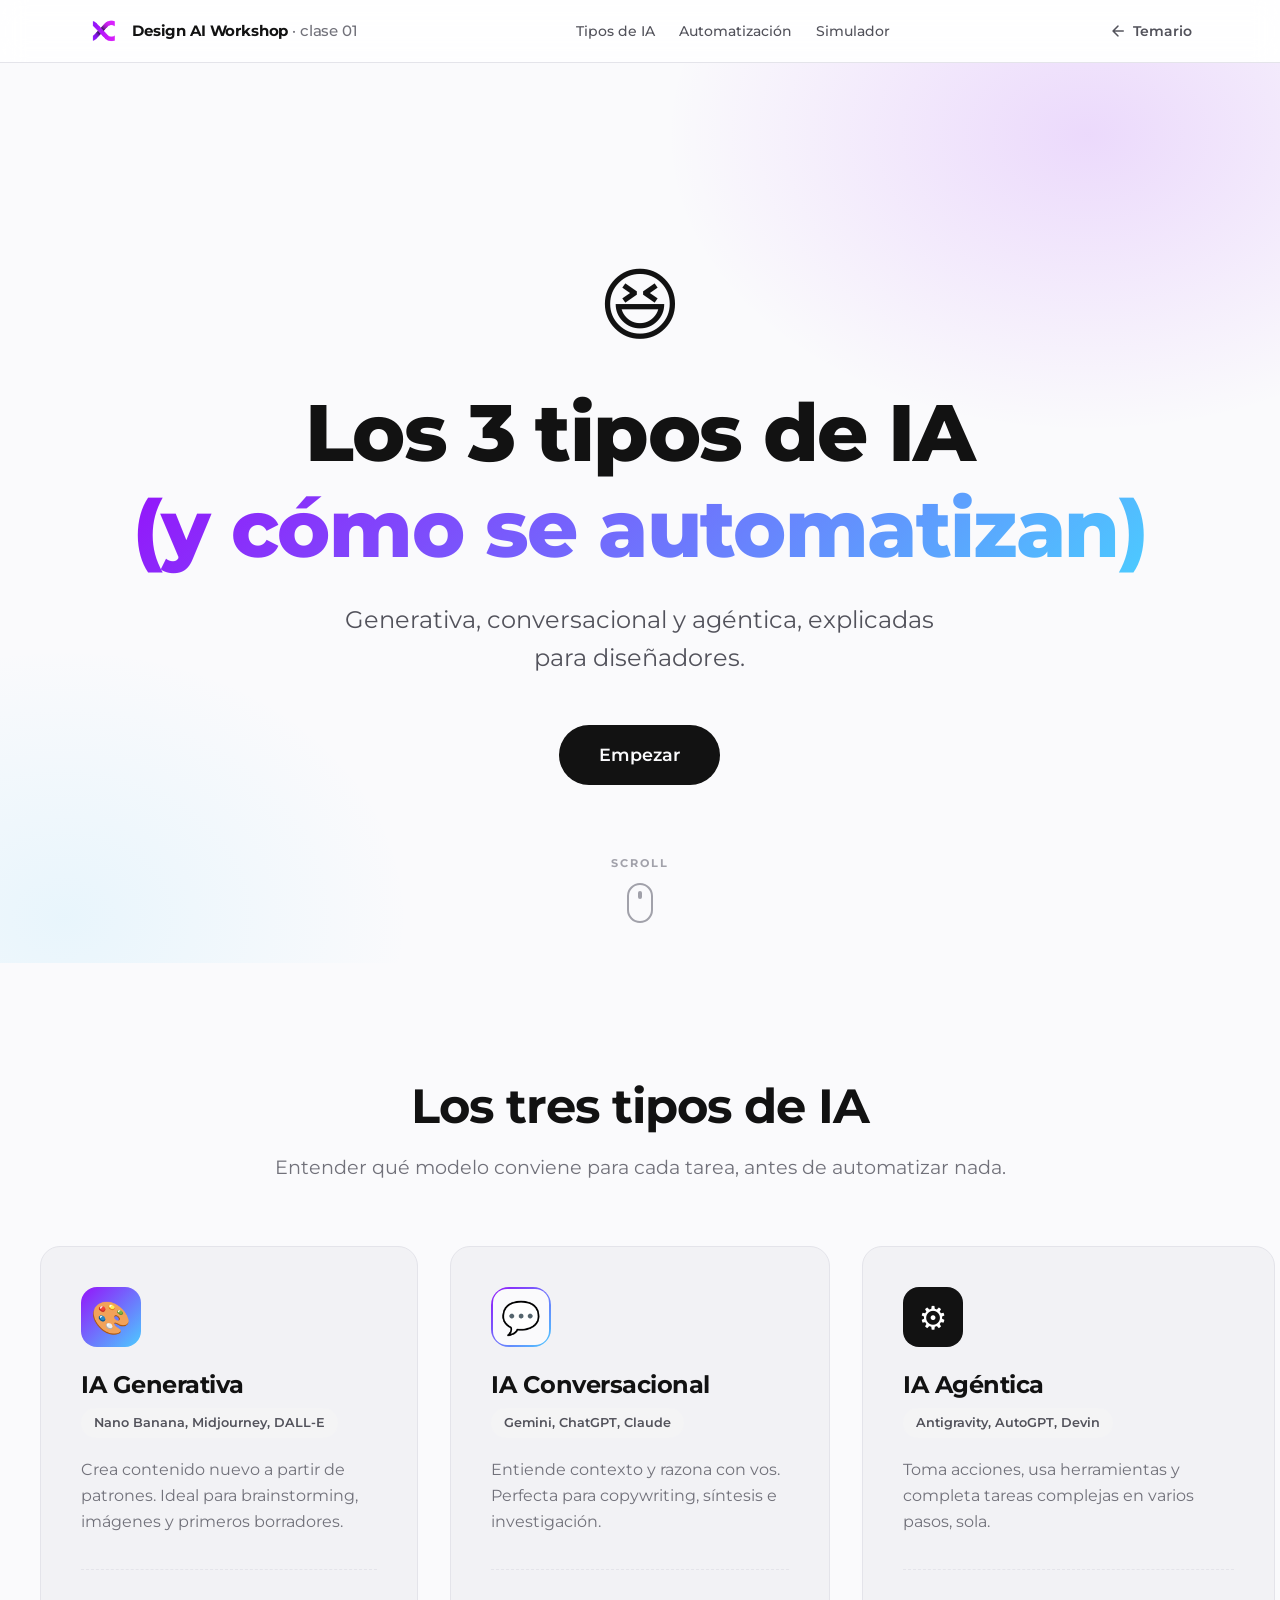
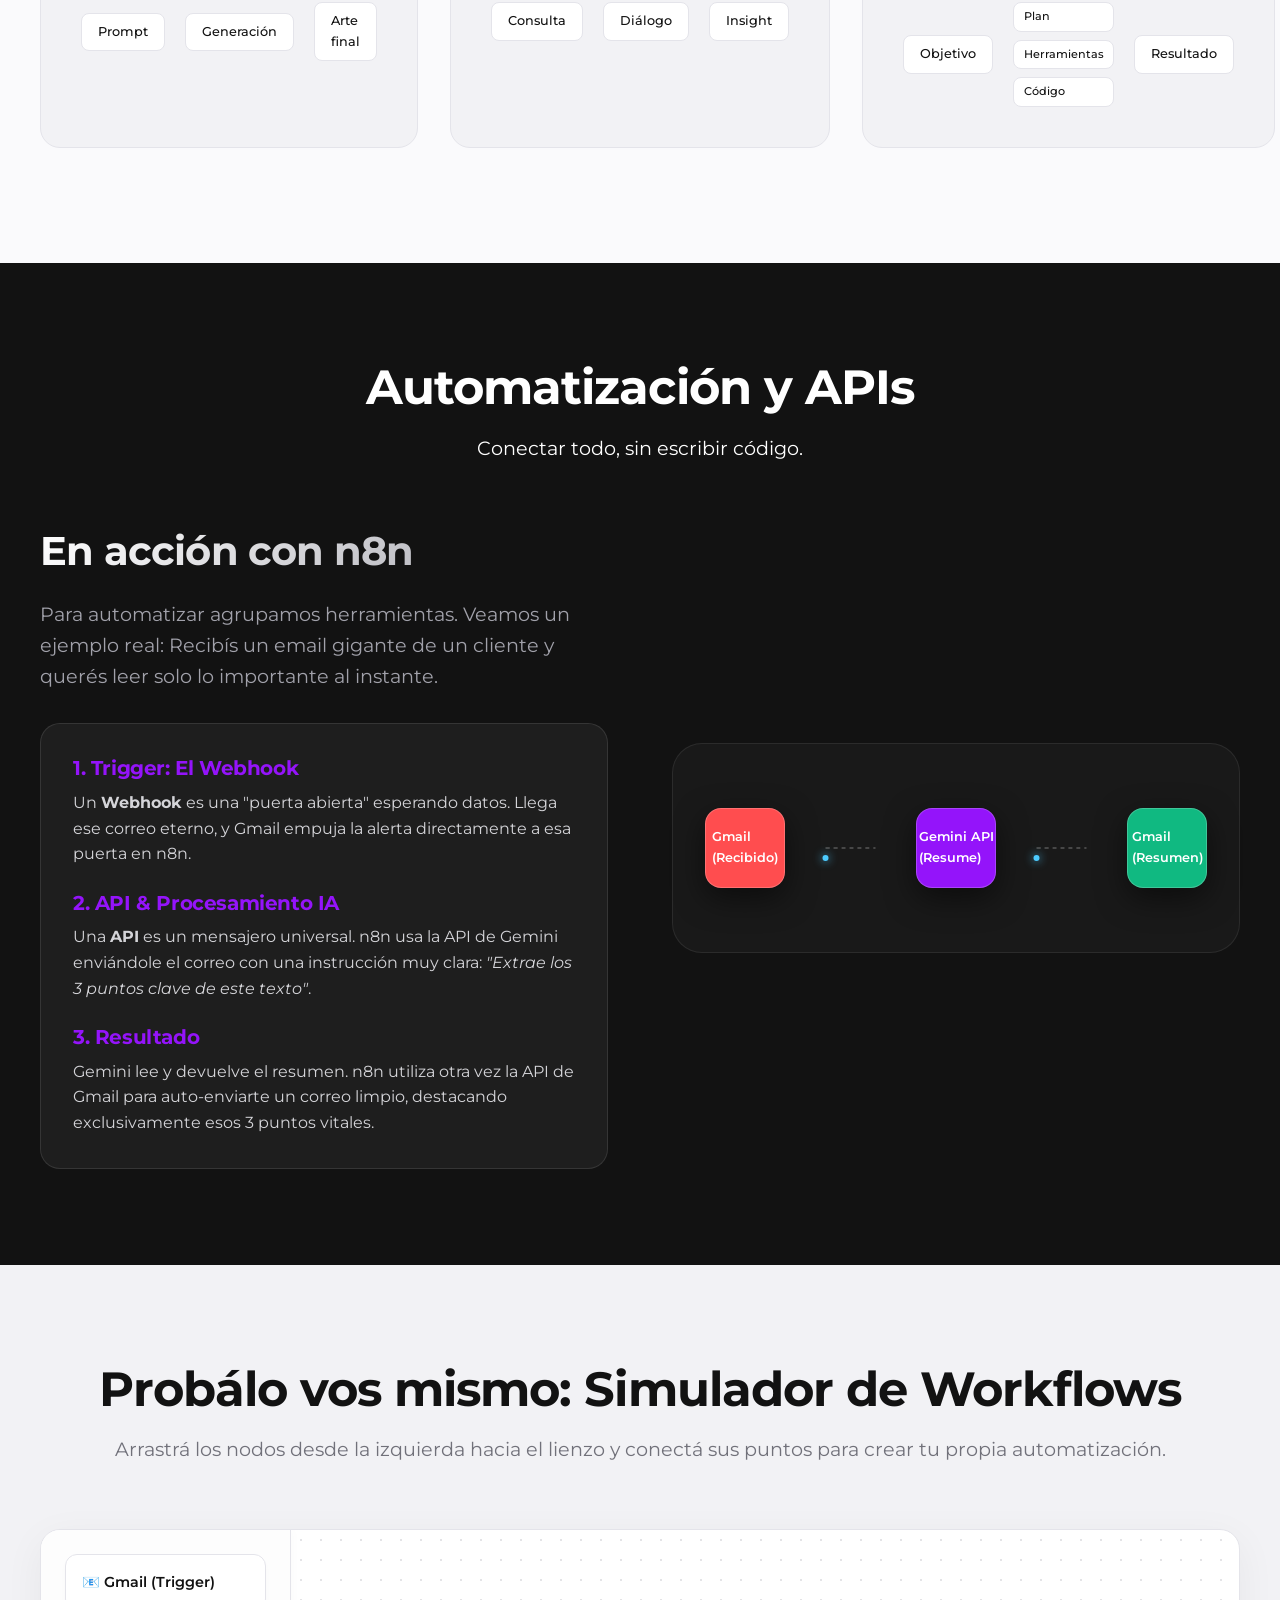
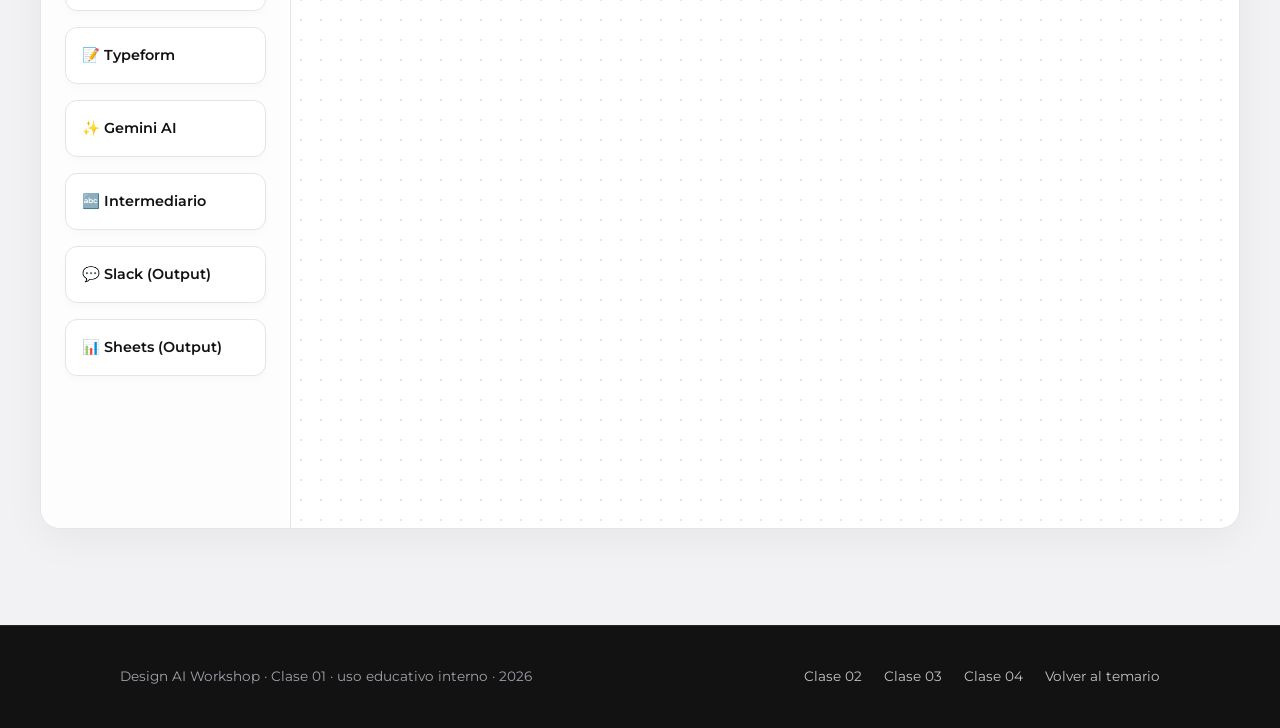
==== clase-01/index.html @ 0fe84b64 "Expand into Design AI Workshop: syllabus + 4 classes Restructures the standalone AI Masterclass into" ====
<!DOCTYPE html>
<html lang="es">
<head>
    <meta charset="UTF-8">
    <meta name="viewport" content="width=device-width, initial-scale=1.0">
    <title>Clase 01 · Los 3 tipos de IA (y cómo se automatizan)</title>
    <meta name="description" content="IA generativa, conversacional y agéntica, más un ejemplo real de automatización con webhooks y APIs.">
    <link rel="stylesheet" href="assets/colors_and_type.css">
    <link href="https://fonts.googleapis.com/icon?family=Material+Icons+Round" rel="stylesheet">
    <link rel="stylesheet" href="styles.css">
    <link rel="stylesheet" href="workspace.css">
</head>
<body>

    <header class="topper">
      <div class="bar">
        <a class="brand" href="../index.html">
          <div class="mark"><img src="assets/logos/iso-full-color.png" alt="Kidscorp"></div>
          <div class="name">Design AI Workshop <span>· clase 01</span></div>
        </a>
        <nav>
            <a href="#ai-types">Tipos de IA</a>
            <a href="#ai-automation">Automatización</a>
            <a href="#interactive-demo">Simulador</a>
        </nav>
        <a class="back" href="../index.html"><span class="material-icons-round">arrow_back</span> Temario</a>
      </div>
    </header>

    <main>
        <!-- Hero Section -->
        <section id="hero" class="section hero-section">
            <div class="hero-content fade-in-up">
                <div class="emoji-wrapper">
                    <span class="animated-emoji">😆</span>
                </div>
                <h1 class="hero-title">
                    Los 3 tipos de IA <br>
                    <span class="text-gradient">(y cómo se automatizan)</span>
                </h1>
                <p class="hero-subtitle">Generativa, conversacional y agéntica, explicadas para diseñadores.</p>
                <a href="#ai-types" class="btn-primary">Empezar</a>
            </div>

            <div class="scroll-indicator fade-in-delayed">
                <span>SCROLL</span>
                <div class="mouse">
                    <div class="wheel"></div>
                </div>
            </div>
        </section>

        <!-- Section 1: AI Types -->
        <section id="ai-types" class="section">
            <div class="container">
                <h2 class="section-title fade-in-up">Los tres tipos de IA</h2>
                <p class="section-desc fade-in-up">Entender qué modelo conviene para cada tarea, antes de automatizar nada.</p>

                <div class="grid-3 ai-cards">

                    <!-- Generative AI -->
                    <div class="card fade-in-up staggered-1">
                        <div class="card-icon gradient-bg">🎨</div>
                        <h3 class="card-title">IA Generativa</h3>
                        <div class="card-badge">Nano Banana, Midjourney, DALL-E</div>
                        <p class="card-text">Crea contenido nuevo a partir de patrones. Ideal para brainstorming, imágenes y primeros borradores.</p>

                        <div class="workflow-visual">
                            <div class="wf-node user-node">Prompt</div>
                            <div class="wf-line">
                                <div class="pulse"></div>
                            </div>
                            <div class="wf-node ai-node">Generación</div>
                            <div class="wf-line">
                                <div class="pulse"></div>
                            </div>
                            <div class="wf-node output-node">Arte final</div>
                        </div>
                    </div>

                    <!-- Conversational / General AI -->
                    <div class="card fade-in-up staggered-2">
                        <div class="card-icon border-gradient">💬</div>
                        <h3 class="card-title">IA Conversacional</h3>
                        <div class="card-badge">Gemini, ChatGPT, Claude</div>
                        <p class="card-text">Entiende contexto y razona con vos. Perfecta para copywriting, síntesis e investigación.</p>

                        <div class="workflow-visual">
                            <div class="wf-node user-node">Consulta</div>
                            <div class="wf-line bidirectional">
                                <div class="pulse-back-forth"></div>
                            </div>
                            <div class="wf-node ai-node">Diálogo</div>
                            <div class="wf-line">
                                <div class="pulse"></div>
                            </div>
                            <div class="wf-node output-node">Insight</div>
                        </div>
                    </div>

                    <!-- Agentic AI -->
                    <div class="card fade-in-up staggered-3">
                        <div class="card-icon solid-dark">⚙️</div>
                        <h3 class="card-title">IA Agéntica</h3>
                        <div class="card-badge">Antigravity, AutoGPT, Devin</div>
                        <p class="card-text">Toma acciones, usa herramientas y completa tareas complejas en varios pasos, sola.</p>

                        <div class="workflow-visual complex-workflow">
                            <div class="wf-node user-node">Objetivo</div>
                            <div class="wf-line">
                                <div class="pulse"></div>
                            </div>
                            <div class="wf-group">
                                <div class="wf-node agent-node">Plan</div>
                                <div class="wf-node agent-node">Herramientas</div>
                                <div class="wf-node agent-node">Código</div>
                            </div>
                            <div class="wf-line">
                                <div class="pulse"></div>
                            </div>
                            <div class="wf-node output-node">Resultado</div>
                        </div>
                    </div>

                </div>
            </div>
        </section>

        <!-- Section 2: AI Automation -->
        <section id="ai-automation" class="section dark-section">
            <div class="container">
                <h2 class="section-title light-text fade-in-up">Automatización y APIs</h2>
                <p class="section-desc light-text fade-in-up opacity-80">Conectar todo, sin escribir código.</p>

                <div class="automation-grid">
                    <div class="automation-content fade-in-left">
                        <h3 class="automation-subtitle">En acción con n8n</h3>
                        <p class="automation-text">Para automatizar agrupamos herramientas. Veamos un ejemplo real: Recibís un email gigante de un cliente y querés leer solo lo importante al instante.</p>

                        <div class="api-explainer">
                            <h4>1. Trigger: El Webhook</h4>
                            <p>Un <strong>Webhook</strong> es una "puerta abierta" esperando datos. Llega ese correo eterno, y Gmail empuja la alerta directamente a esa puerta en n8n.</p>

                            <h4>2. API & Procesamiento IA</h4>
                            <p>Una <strong>API</strong> es un mensajero universal. n8n usa la API de Gemini enviándole el correo con una instrucción muy clara: <em>"Extrae los 3 puntos clave de este texto"</em>.</p>

                            <h4>3. Resultado</h4>
                            <p>Gemini lee y devuelve el resumen. n8n utiliza otra vez la API de Gmail para auto-enviarte un correo limpio, destacando exclusivamente esos 3 puntos vitales.</p>
                        </div>
                    </div>

                    <div class="automation-visual fade-in-right">
                        <div class="n8n-workflow">
                            <div class="n8n-node trigger">
                                <span>Gmail<br>(Recibido)</span>
                            </div>
                            <svg class="n8n-line" viewBox="0 0 50 20">
                                <path d="M0,10 C25,10 25,10 50,10" />
                                <circle cx="0" cy="10" r="3" class="traveling-dot"></circle>
                            </svg>
                            <div class="n8n-node processor">
                                <span>Gemini API<br>(Resume)</span>
                            </div>
                            <svg class="n8n-line" viewBox="0 0 50 20">
                                <path d="M0,10 C25,10 25,10 50,10" />
                                <circle cx="0" cy="10" r="3" class="traveling-dot delay-1"></circle>
                            </svg>
                            <div class="n8n-node action">
                                <span>Gmail<br>(Resumen)</span>
                            </div>
                        </div>
                    </div>
                </div>
            </div>
        </section>
        <!-- Section 3: Interactive Demo -->
        <section id="interactive-demo" class="section interactive-section">
            <div class="container">
                <h2 class="section-title fade-in-up">Probálo vos mismo: Simulador de Workflows</h2>
                <p class="section-desc fade-in-up">Arrastrá los nodos desde la izquierda hacia el lienzo y conectá sus puntos para crear tu propia automatización.</p>

                <div class="workspace-wrapper fade-in-up">
                    <!-- Sidebar -->
                    <div class="node-sidebar">
                        <div class="draggable-node" draggable="true" data-type="trigger" data-title="Gmail (Webhook)" data-icon="📧">
                            📧 Gmail (Trigger)
                        </div>
                        <div class="draggable-node" draggable="true" data-type="trigger" data-title="Typeform" data-icon="📝">
                            📝 Typeform
                        </div>
                        <div class="draggable-node" draggable="true" data-type="processor" data-title="Gemini AI" data-icon="✨">
                            ✨ Gemini AI
                        </div>
                        <div class="draggable-node" draggable="true" data-type="processor" data-title="Format Data" data-icon="🔤">
                            🔤 Intermediario
                        </div>
                        <div class="draggable-node" draggable="true" data-type="action" data-title="Slack" data-icon="💬">
                            💬 Slack (Output)
                        </div>
                        <div class="draggable-node" draggable="true" data-type="action" data-title="Google Sheets" data-icon="📊">
                            📊 Sheets (Output)
                        </div>
                    </div>

                    <!-- Canvas -->
                    <div class="workspace-canvas" id="canvas">
                        <svg id="canvas-svg" class="canvas-svg"></svg>
                    </div>
                </div>
            </div>
        </section>
    </main>

    <footer>
        <div class="wrap">
            <div class="row">
                <p>Design AI Workshop · Clase 01 · uso educativo interno · 2026</p>
                <div class="fnav">
                    <a href="../clase-02/index.html">Clase 02</a>
                    <a href="../clase-03/index.html">Clase 03</a>
                    <a href="../clase-04/index.html">Clase 04</a>
                    <a href="../index.html">Volver al temario</a>
                </div>
            </div>
        </div>
    </footer>

    <script src="app.js"></script>
    <script src="workspace.js"></script>
</body>
</html>
---- clase-01/assets/colors_and_type.css ----
/* ============================================================
   Kidscorp Design System — Colors & Type
   Extracted from the Kidscorp Design System 2.0 Figma file.
   Core palette: Violet (primary), Fuchsia, Cyan, Base neutrals.
   Typeface: Montserrat (brand TTFs, self-hosted) + Roboto Mono.
   ============================================================ */

/* ---------- Google Fonts (must precede @font-face per CSS spec) ----------
   Roboto Mono = tokens/captions · Inter = tiny meta labels (10–12px).
   Montserrat is self-hosted below as brand TTFs. */
@import url("https://fonts.googleapis.com/css2?family=Roboto+Mono:wght@400;500&family=Inter:wght@400;500;600&display=swap");

/* ---------- Fonts — Montserrat brand files (self-hosted) ---------- */
@font-face {
  font-family: "Montserrat";
  font-style: normal; font-weight: 100; font-display: swap;
  src: url("fonts/Montserrat-Thin.ttf") format("truetype");
}
@font-face {
  font-family: "Montserrat";
  font-style: italic; font-weight: 100; font-display: swap;
  src: url("fonts/Montserrat-ThinItalic.ttf") format("truetype");
}
@font-face {
  font-family: "Montserrat";
  font-style: normal; font-weight: 200; font-display: swap;
  src: url("fonts/Montserrat-ExtraLight.ttf") format("truetype");
}
@font-face {
  font-family: "Montserrat";
  font-style: italic; font-weight: 200; font-display: swap;
  src: url("fonts/Montserrat-ExtraLightItalic.ttf") format("truetype");
}
@font-face {
  font-family: "Montserrat";
  font-style: normal; font-weight: 300; font-display: swap;
  src: url("fonts/Montserrat-Light.ttf") format("truetype");
}
@font-face {
  font-family: "Montserrat";
  font-style: italic; font-weight: 300; font-display: swap;
  src: url("fonts/Montserrat-LightItalic.ttf") format("truetype");
}
@font-face {
  font-family: "Montserrat";
  font-style: normal; font-weight: 400; font-display: swap;
  src: url("fonts/Montserrat-Regular.ttf") format("truetype");
}
@font-face {
  font-family: "Montserrat";
  font-style: italic; font-weight: 400; font-display: swap;
  src: url("fonts/Montserrat-Italic.ttf") format("truetype");
}
@font-face {
  font-family: "Montserrat";
  font-style: normal; font-weight: 500; font-display: swap;
  src: url("fonts/Montserrat-Medium.ttf") format("truetype");
}
@font-face {
  font-family: "Montserrat";
  font-style: italic; font-weight: 500; font-display: swap;
  src: url("fonts/Montserrat-MediumItalic.ttf") format("truetype");
}
@font-face {
  font-family: "Montserrat";
  font-style: normal; font-weight: 600; font-display: swap;
  src: url("fonts/Montserrat-SemiBold.ttf") format("truetype");
}
@font-face {
  font-family: "Montserrat";
  font-style: italic; font-weight: 600; font-display: swap;
  src: url("fonts/Montserrat-SemiBoldItalic.ttf") format("truetype");
}
@font-face {
  font-family: "Montserrat";
  font-style: normal; font-weight: 700; font-display: swap;
  src: url("fonts/Montserrat-Bold.ttf") format("truetype");
}
@font-face {
  font-family: "Montserrat";
  font-style: italic; font-weight: 700; font-display: swap;
  src: url("fonts/Montserrat-BoldItalic.ttf") format("truetype");
}
@font-face {
  font-family: "Montserrat";
  font-style: normal; font-weight: 800; font-display: swap;
  src: url("fonts/Montserrat-ExtraBold.ttf") format("truetype");
}
@font-face {
  font-family: "Montserrat";
  font-style: italic; font-weight: 800; font-display: swap;
  src: url("fonts/Montserrat-ExtraBoldItalic.ttf") format("truetype");
}
@font-face {
  font-family: "Montserrat";
  font-style: normal; font-weight: 900; font-display: swap;
  src: url("fonts/Montserrat-Black.ttf") format("truetype");
}
@font-face {
  font-family: "Montserrat";
  font-style: italic; font-weight: 900; font-display: swap;
  src: url("fonts/Montserrat-BlackItalic.ttf") format("truetype");
}

:root {
  /* ---------- BASE / NEUTRALS (10 steps, sampled from Figma Foundations) ---------- */
  /* Note: pure #000 (900) is NOT part of the system — use --kc-base-900 (#121212) as darkest */
  --kc-base-0:    #FAFAFC;  /* page bg */
  --kc-base-50:   #F2F2F5;  /* raised surface (interpolated — confirm vs Figma) */
  --kc-base-100:  #DFDFDF;
  --kc-base-200:  #C4C4C4;
  --kc-base-300:  #A6A6A6;
  --kc-base-400:  #8B8B8B;
  --kc-base-500:  #6F6F6F;
  --kc-base-600:  #575757;
  --kc-base-700:  #3E3E3E;
  --kc-base-800:  #282828;
  --kc-base-900:  #121212;  /* darkest — used for slide/footer black */
  --kc-ink:       #121212;
  --kc-ink-dim:   #282828;

  /* ---------- VIOLET (primary brand) — 9 steps ---------- */
  --kc-violet-100: #E8DEFF;
  --kc-violet-200: #D3BBFE;
  --kc-violet-300: #C098FD;
  --kc-violet-400: #AF72FC;
  --kc-violet-500: #9414FA;  /* signature brand violet */
  --kc-violet-600: #8812E3;  /* button */
  --kc-violet-700: #680BAF;  /* press */
  --kc-violet-800: #4A057D;
  --kc-violet-900: #2F0544;

  /* ---------- FUCHSIA (secondary accent) — 3 steps ---------- */
  --kc-fuchsia-100: #CC95F7;
  --kc-fuchsia-500: #B23AF0;
  --kc-fuchsia-900: #6E1A98;

  /* ---------- MAGIC CYAN (callout / stats) ---------- */
  --kc-cyan-100:  #D1ECFF;
  --kc-cyan-300:  #4CCBFF;  /* stat highlight */
  --kc-cyan-500:  #4CCBFF;  /* canonical accent — used by --kc-stat / .kc-stat-number */
  --kc-cyan-900:  #008EB8;

  /* ---------- SEMANTIC ---------- */
  --kc-success-100: #CCF9DB;
  --kc-success-300: #AAE5BE;
  --kc-success-500: #08A045;

  --kc-alert-100:   #FEF1D7;
  --kc-alert-300:   #FFDFAA;
  --kc-alert-500:   #F35B04;

  --kc-error-100:   #FFE0E6;
  --kc-error-300:   #F5C9C9;
  --kc-error-500:   #D90429;

  --kc-info-100:    #DADBFE;
  --kc-info-300:    #ABC4FF;
  --kc-info-500:    #3F37C9;

  /* ---------- GRADIENTS ---------- */
  /* Canonical usage: as an IMAGE OVERLAY only. A vertical black→transparent
     scrim applied on top of full-bleed photography so white headlines read.
     No decorative brand-color gradients as surfaces. */
  --kc-gradient-image-overlay: linear-gradient(180deg, rgba(18,18,18,0) 0%, rgba(18,18,18,0.15) 40%, rgba(18,18,18,0.75) 100%);

  /* ---------- SEMANTIC TOKENS ---------- */
  --kc-bg:         var(--kc-base-0);
  --kc-bg-invert:  var(--kc-base-800);
  --kc-surface:    var(--kc-base-50);
  --kc-surface-2:  var(--kc-base-100);
  --kc-surface-3:  var(--kc-base-700);   /* black cards rgb(30,30,30) */
  --kc-fg:         var(--kc-base-900);
  --kc-fg-2:       var(--kc-base-400);   /* secondary text */
  --kc-fg-3:       var(--kc-base-300);   /* tertiary / captions */
  --kc-fg-invert:  var(--kc-base-0);
  --kc-border:     var(--kc-base-200);
  --kc-border-strong: var(--kc-base-300);
  --kc-accent:     var(--kc-violet-600);
  --kc-accent-hover: var(--kc-violet-500);
  --kc-accent-press: var(--kc-violet-700);
  --kc-stat:       var(--kc-cyan-500);   /* "xxx" stat color on Creative Tracker */

  /* ---------- RADII ---------- */
  --kc-radius-xs: 5px;
  --kc-radius-sm: 9px;
  --kc-radius-md: 10px;   /* buttons */
  --kc-radius-lg: 14px;   /* cards */
  --kc-radius-xl: 24px;   /* large surface */
  --kc-radius-pill: 999px;

  /* ---------- SHADOWS ---------- */
  --kc-shadow-sm: 0 1px 4px 0 rgba(12,12,13,0.05), 0 1px 4px 0 rgba(12,12,13,0.10);
  --kc-shadow-md: 0 4px 16px 0 rgba(12,12,13,0.08), 0 2px 6px 0 rgba(12,12,13,0.10);
  --kc-shadow-lg: 0 12px 40px 0 rgba(12,12,13,0.16);

  /* ---------- SPACING ---------- */
  --kc-space-1: 4px;
  --kc-space-2: 8px;
  --kc-space-3: 12px;
  --kc-space-4: 16px;
  --kc-space-5: 20px;
  --kc-space-6: 24px;
  --kc-space-8: 32px;
  --kc-space-10: 40px;
  --kc-space-12: 48px;
  --kc-space-16: 64px;
  --kc-space-20: 80px;
  --kc-space-24: 120px;    /* slide padding */

  /* ---------- TYPE — families ---------- */
  --kc-font-display: "Montserrat", ui-sans-serif, system-ui, sans-serif;
  --kc-font-body:    "Montserrat", ui-sans-serif, system-ui, sans-serif;
  --kc-font-meta:    "Inter", ui-sans-serif, system-ui, sans-serif;
  --kc-font-mono:    "Roboto Mono", ui-monospace, monospace;

  /* ---------- TYPE — scale (base 16, ratio 1.25) ---------- */
  --kc-fs-caption: 10px;   /* 0.625rem */
  --kc-fs-small:   13px;   /* 0.813rem */
  --kc-fs-body:    16px;   /* 1.000rem */
  --kc-fs-h4:      20px;   /* 1.250rem */
  --kc-fs-h3:      25px;   /* 1.563rem */
  --kc-fs-h2:      31px;   /* 1.938rem */
  --kc-fs-h1:      39px;   /* 2.438rem */
  --kc-fs-display-m: 49px; /* 3.063rem */
  --kc-fs-display-l: 61px; /* 3.813rem */
  --kc-fs-display-xl: 76px;/* 4.750rem */

  /* ---------- TYPE — line-heights ---------- */
  --kc-lh-tight:  1.00;
  --kc-lh-heading: 1.20;
  --kc-lh-snug:  1.28;
  --kc-lh-body:  1.60;

  /* ---------- TYPE — weights ---------- */
  --kc-weight-regular: 400;
  --kc-weight-medium:  500;
  --kc-weight-semibold: 600;
  --kc-weight-bold: 700;
}

/* ---------- BASE ---------- */
html, body {
  font-family: var(--kc-font-body);
  color: var(--kc-fg);
  background: var(--kc-bg);
  font-size: 16px;
  line-height: var(--kc-lh-body);
  -webkit-font-smoothing: antialiased;
  text-rendering: optimizeLegibility;
}

/* ---------- HEADINGS (Montserrat Bold, tight leading) ---------- */
.kc-display-xl,
.kc-display-l,
.kc-display-m {
  font-family: var(--kc-font-display);
  font-weight: var(--kc-weight-bold);
  line-height: var(--kc-lh-tight);
  letter-spacing: -0.01em;
  margin: 0;
}
.kc-display-xl { font-size: var(--kc-fs-display-xl); }
.kc-display-l  { font-size: var(--kc-fs-display-l); }
.kc-display-m  { font-size: var(--kc-fs-display-m); }

h1, .kc-h1 {
  font-family: var(--kc-font-display);
  font-weight: var(--kc-weight-bold);
  font-size: var(--kc-fs-h1);
  line-height: var(--kc-lh-snug);
  letter-spacing: -0.005em;
  margin: 0;
}
h2, .kc-h2 {
  font-family: var(--kc-font-display);
  font-weight: var(--kc-weight-medium);
  font-size: var(--kc-fs-h2);
  line-height: var(--kc-lh-heading);
  margin: 0;
}
h3, .kc-h3 {
  font-family: var(--kc-font-display);
  font-weight: var(--kc-weight-medium);
  font-size: var(--kc-fs-h3);
  line-height: var(--kc-lh-heading);
  margin: 0;
}
h4, .kc-h4 {
  font-family: var(--kc-font-display);
  font-weight: var(--kc-weight-medium);
  font-size: var(--kc-fs-h4);
  line-height: var(--kc-lh-heading);
  margin: 0;
}

p, .kc-body {
  font-family: var(--kc-font-body);
  font-weight: var(--kc-weight-regular);
  font-size: var(--kc-fs-body);
  line-height: var(--kc-lh-body);
  margin: 0;
}
.kc-body-medium { font-weight: var(--kc-weight-medium); }
.kc-small   { font-size: var(--kc-fs-small); line-height: var(--kc-lh-heading); }
.kc-caption { font-size: var(--kc-fs-caption); line-height: 1.3; color: var(--kc-fg-2); }
.kc-meta    { font-family: var(--kc-font-meta); font-size: 12px; color: var(--kc-fg-2); }
.kc-mono    { font-family: var(--kc-font-mono); font-size: 14px; }

.kc-stat-number {
  font-family: var(--kc-font-display);
  font-weight: var(--kc-weight-bold);
  font-size: var(--kc-fs-display-m);
  color: var(--kc-cyan-500);
  line-height: var(--kc-lh-tight);
}
---- clase-01/styles.css ----
:root {
    --bg-color: var(--kc-base-0, #FAFAFC);
    --text-color: var(--kc-base-900, #121212);
    --card-bg: var(--kc-base-50, #F2F2F5);
    --border-color: #E4E4EA;
    --accent-primary: var(--kc-violet-500, #9414FA);
    --accent-secondary: var(--kc-cyan-300, #4CCBFF);
    --dark-bg: var(--kc-base-900, #121212);
    --dark-text: var(--kc-base-0, #FAFAFC);
    --font-sans: var(--kc-font-body, 'Montserrat', system-ui, sans-serif);
    --transition-smooth: 0.6s cubic-bezier(0.22, 1, 0.36, 1);
}

.material-icons-round { font-family: 'Material Icons Round'; font-weight: normal; font-style: normal; line-height: 1; }

* {
    margin: 0;
    padding: 0;
    box-sizing: border-box;
}

body {
    font-family: var(--font-sans);
    background-color: var(--bg-color);
    color: var(--text-color);
    line-height: 1.6;
    overflow-x: hidden;
    -webkit-font-smoothing: antialiased;
}

/* Typography styles */
h1, h2, h3, h4 {
    letter-spacing: -0.02em;
    line-height: 1.2;
    font-weight: 700;
}

.text-gradient {
    background: linear-gradient(135deg, var(--accent-primary), var(--accent-secondary));
    -webkit-background-clip: text;
    -webkit-text-fill-color: transparent;
    background-clip: text;
}

/* Topper (shared across the workshop) */
.topper {
    position: sticky;
    top: 0;
    width: 100%;
    z-index: 100;
    background: rgba(255, 255, 255, 0.82);
    backdrop-filter: blur(12px);
    border-bottom: 1px solid var(--border-color);
}
.topper .bar {
    max-width: 1200px;
    margin: 0 auto;
    padding: 14px 3rem;
    display: flex;
    align-items: center;
    justify-content: space-between;
    gap: 20px;
}
@media (max-width: 640px) { .topper .bar { padding: 14px 1.5rem; } }
.brand { display: flex; align-items: center; gap: 10px; text-decoration: none; color: inherit; }
.brand .mark {
    width: 34px; height: 34px; flex: none;
    display: grid; place-items: center;
}
.brand .mark img { width: 100%; height: 100%; object-fit: contain; display: block; }
.brand .name { font-weight: 700; font-size: 15px; letter-spacing: -0.01em; color: var(--text-color); }
.brand .name span { color: #71717a; font-weight: 500; }
.topper nav { display: flex; gap: 24px; font-size: 14px; font-weight: 500; }
.topper nav a { color: #52525b; text-decoration: none; transition: color 0.15s; }
.topper nav a:hover { color: var(--text-color); }
.topper .back { display: flex; align-items: center; gap: 6px; font-size: 14px; font-weight: 600; text-decoration: none; color: #52525b; }
.topper .back:hover { color: var(--text-color); }
.topper .back .material-icons-round { font-size: 18px; }
@media (max-width: 860px) { .topper nav { display: none; } }

/* Layout */
.section {
    min-height: 100vh;
    padding: 6rem 2rem;
    display: flex;
    flex-direction: column;
    justify-content: center;
}

.container {
    max-width: 1200px;
    margin: 0 auto;
    width: 100%;
}

.section-title {
    font-size: 3rem;
    text-align: center;
    margin-bottom: 1rem;
}

.section-desc {
    text-align: center;
    font-size: 1.2rem;
    color: #71717a;
    margin-bottom: 4rem;
}

/* Hero Section */
.hero-section {
    align-items: center;
    text-align: center;
    position: relative;
    isolation: isolate;
    overflow: hidden;
}
.hero-section::before {
    content: "";
    position: absolute;
    inset: 0;
    z-index: -1;
    background:
        radial-gradient(ellipse 55% 55% at 85% 8%, rgba(148,20,250,0.14), transparent 60%),
        radial-gradient(ellipse 45% 50% at 5% 95%, rgba(76,203,255,0.10), transparent 60%);
}

.hero-title {
    font-size: 5rem;
    font-weight: 800;
    margin-bottom: 1.5rem;
}

.hero-subtitle {
    font-size: 1.5rem;
    color: #52525b;
    margin: 0 auto 3rem;
    max-width: 600px;
}

.btn-primary {
    display: inline-block;
    padding: 1rem 2.5rem;
    background: var(--text-color);
    color: var(--bg-color);
    text-decoration: none;
    border-radius: 50px;
    font-weight: 600;
    font-size: 1.1rem;
    transition: transform 0.3s, box-shadow 0.3s;
}

.btn-primary:hover {
    transform: translateY(-2px);
    box-shadow: 0 10px 20px rgba(0,0,0,0.1);
}

.emoji-wrapper {
    margin-bottom: 1rem;
    perspective: 1000px;
}

.animated-emoji {
    display: inline-block;
    font-size: 5rem;
    animation: bounceAndWave 3s ease-in-out infinite;
    transform-origin: bottom center;
}

@keyframes bounceAndWave {
    0%, 100% { transform: translateY(0) rotate(0deg); }
    25% { transform: translateY(-20px) rotate(-10deg); }
    50% { transform: translateY(0) rotate(15deg); }
    75% { transform: translateY(-10px) rotate(-5deg); }
}

/* Grid System */
.grid-3 {
    display: grid;
    grid-template-columns: repeat(3, 1fr);
    gap: 2rem;
}

/* Cards */
.card {
    background: var(--card-bg);
    border: 1px solid var(--border-color);
    border-radius: 20px;
    padding: 2.5rem;
    transition: transform 0.4s, box-shadow 0.4s;
}

.card:hover {
    transform: translateY(-10px);
    box-shadow: 0 20px 40px rgba(0,0,0,0.05);
}

.card-icon {
    width: 60px;
    height: 60px;
    border-radius: 16px;
    display: flex;
    align-items: center;
    justify-content: center;
    font-size: 2rem;
    margin-bottom: 1.5rem;
}

.gradient-bg {
    background: linear-gradient(135deg, var(--accent-primary), var(--accent-secondary));
    color: white;
}

.border-gradient {
    position: relative;
    background: var(--bg-color);
    background-clip: padding-box;
    border: 2px solid transparent;
}
.border-gradient::before {
    content: '';
    position: absolute;
    top: -2px; right: -2px; bottom: -2px; left: -2px;
    background: linear-gradient(135deg, var(--accent-primary), var(--accent-secondary));
    z-index: -1;
    border-radius: 18px;
}

.solid-dark {
    background: var(--text-color);
    color: white;
}

.card-title {
    font-size: 1.5rem;
    margin-bottom: 0.5rem;
}

.card-badge {
    display: inline-block;
    padding: 0.3rem 0.8rem;
    background: #f4f4f5;
    border-radius: 20px;
    font-size: 0.8rem;
    font-weight: 600;
    color: #52525b;
    margin-bottom: 1.2rem;
}

.card-text {
    font-size: 1rem;
    color: #71717a;
    margin-bottom: 2rem;
    min-height: 80px;
}

/* Workflows Visuals */
.workflow-visual {
    display: flex;
    align-items: center;
    justify-content: space-between;
    padding-top: 2rem;
    border-top: 1px dashed var(--border-color);
}

.wf-node {
    font-size: 0.8rem;
    padding: 0.5rem 1rem;
    border-radius: 8px;
    font-weight: 500;
    border: 1px solid var(--border-color);
    background: white;
}

.wf-line {
    flex-grow: 1;
    height: 2px;
    background: var(--border-color);
    position: relative;
    margin: 0 10px;
    overflow: hidden;
}

.pulse {
    position: absolute;
    top: 0; left: 0;
    width: 10px; height: 10px;
    background: var(--accent-primary);
    border-radius: 50%;
    transform: translateY(-4px);
    animation: travelLine 2s linear infinite;
}

.pulse-back-forth {
    position: absolute;
    top: 0; left: 0;
    width: 10px; height: 10px;
    background: var(--accent-secondary);
    border-radius: 50%;
    transform: translateY(-4px);
    animation: travelLineAlternate 1.5s ease-in-out infinite alternate;
}

@keyframes travelLine {
    0% { left: -10px; opacity: 0; }
    10% { opacity: 1; }
    90% { opacity: 1; }
    100% { left: 100%; opacity: 0; }
}

@keyframes travelLineAlternate {
    0% { left: 0; }
    100% { left: 100%; }
}

.complex-workflow {
    flex-direction: row;
}

.wf-group {
    display: flex;
    flex-direction: column;
    gap: 0.5rem;
}

.wf-group .wf-node {
    font-size: 0.7rem;
    padding: 0.3rem 0.6rem;
}

/* Automation Section */
.dark-section {
    background: var(--dark-bg);
    color: var(--dark-text);
}
.light-text { color: white !important; }

.automation-grid {
    display: grid;
    grid-template-columns: 1fr 1fr;
    gap: 4rem;
    align-items: center;
    margin-top: 4rem;
}

.automation-subtitle {
    font-size: 2.5rem;
    margin-bottom: 1.5rem;
    background: linear-gradient(135deg, #fff, #a1a1aa);
    -webkit-background-clip: text;
    -webkit-text-fill-color: transparent;
}

.automation-text {
    font-size: 1.2rem;
    color: #a1a1aa;
    margin-bottom: 2rem;
}

.api-explainer {
    background: rgba(255,255,255,0.05);
    border: 1px solid rgba(255,255,255,0.1);
    padding: 2rem;
    border-radius: 20px;
}
.api-explainer h4 { margin: 1.5rem 0 0.6rem; color: var(--accent-primary); }
.api-explainer h4:first-child { margin-top: 0; }
.api-explainer p { color: #d4d4d8; margin-bottom: 1.5rem; line-height: 1.6; }
.api-explainer p:last-child { margin-bottom: 0; }

.n8n-workflow {
    display: flex;
    align-items: center;
    background: rgba(255,255,255,0.03);
    padding: 4rem 2rem;
    border-radius: 30px;
    border: 1px solid rgba(255,255,255,0.08);
}

.n8n-node {
    width: 80px;
    height: 80px;
    border-radius: 16px;
    display: flex;
    align-items: center;
    justify-content: center;
    font-weight: 600;
    font-size: 0.8rem;
    background: rgba(255,255,255,0.1);
    color: white;
    border: 1px solid rgba(255,255,255,0.2);
    box-shadow: 0 10px 30px rgba(0,0,0,0.5);
}

.n8n-node.trigger { background: #ff4d4f; }
.n8n-node.processor { background: var(--accent-primary); }
.n8n-node.action { background: #10b981; }

.n8n-line {
    flex-grow: 1;
    height: 20px;
    overflow: visible;
}
.n8n-line path {
    stroke: rgba(255,255,255,0.2);
    stroke-width: 2;
    fill: none;
    stroke-dasharray: 4 4;
}

.traveling-dot {
    fill: var(--accent-secondary);
    filter: drop-shadow(0 0 5px var(--accent-secondary));
    offset-path: path('M0,10 C25,10 25,10 50,10');
    animation: moveDot 3s infinite linear;
}

.delay-1 { animation-delay: 1s; }

@keyframes moveDot {
    0% { offset-distance: 0%; opacity: 0; }
    10% { opacity: 1; }
    90% { opacity: 1; }
    100% { offset-distance: 100%; opacity: 0; }
}

/* Scroll indicator */
.scroll-indicator {
    position: absolute;
    bottom: 40px;
    left: 50%;
    transform: translateX(-50%);
    text-align: center;
}
.scroll-indicator span {
    display: block;
    font-size: 0.7rem;
    letter-spacing: 2px;
    font-weight: 700;
    margin-bottom: 10px;
    color: #a1a1aa;
}
.mouse {
    width: 26px;
    height: 40px;
    border: 2px solid #a1a1aa;
    border-radius: 20px;
    margin: 0 auto;
    position: relative;
}
.wheel {
    width: 4px;
    height: 8px;
    background: #a1a1aa;
    border-radius: 2px;
    position: absolute;
    top: 6px;
    left: 50%;
    transform: translateX(-50%);
    animation: scroll 2s infinite ease-in-out;
}
@keyframes scroll {
    0% { top: 6px; opacity: 1; }
    100% { top: 20px; opacity: 0; }
}

/* Animations (Intersection Observer targets) */
.fade-in-up {
    opacity: 0;
    transform: translateY(40px);
    transition: var(--transition-smooth);
}
.fade-in-up.visible {
    opacity: 1;
    transform: translateY(0);
}
.fade-in-left {
    opacity: 0;
    transform: translateX(-40px);
    transition: var(--transition-smooth);
}
.fade-in-left.visible {
    opacity: 1;
    transform: translateX(0);
}
.fade-in-right {
    opacity: 0;
    transform: translateX(40px);
    transition: var(--transition-smooth);
}
.fade-in-right.visible {
    opacity: 1;
    transform: translateX(0);
}
.fade-in-delayed {
    opacity: 0;
    transition: opacity 1s ease 1s;
}
.fade-in-delayed.visible {
    opacity: 1;
}
.staggered-1 { transition-delay: 0.1s; }
.staggered-2 { transition-delay: 0.3s; }
.staggered-3 { transition-delay: 0.5s; }

/* Responsive */
@media (max-width: 900px) {
    .grid-3 { grid-template-columns: 1fr; }
    .hero-title { font-size: 3.5rem; }
    .automation-grid { grid-template-columns: 1fr; }
}

/* footer (compartido en todo el taller) */
.wrap { max-width: 1120px; margin: 0 auto; padding: 0 40px; }
@media (max-width: 640px) { .wrap { padding: 0 22px; } }
footer {
    padding: 2.5rem 0;
    font-size: 0.85rem;
    color: #a1a1aa;
    background: var(--dark-bg);
    border-top: 1px solid rgba(255,255,255,0.08);
}
footer .row {
    display: flex;
    justify-content: space-between;
    align-items: center;
    gap: 20px;
    flex-wrap: wrap;
}
footer p { font-size: 0.85rem; color: #a1a1aa; margin: 0; }
footer .fnav { display: flex; gap: 22px; flex-wrap: wrap; }
footer .fnav a { color: rgba(255,255,255,0.75); text-decoration: none; }
footer .fnav a:hover { color: #fff; }
---- clase-01/workspace.css ----
/* Interactive Workspace Styles */
.interactive-section { background: var(--card-bg); }

.workspace-wrapper {
    display: flex;
    height: 600px;
    border: 1px solid var(--border-color);
    border-radius: 20px;
    overflow: hidden;
    background: white;
    box-shadow: 0 10px 40px rgba(0,0,0,0.05);
}

.node-sidebar {
    width: 250px;
    background: #fdfdfd;
    border-right: 1px solid var(--border-color);
    padding: 1.5rem;
    display: flex;
    flex-direction: column;
    gap: 1rem;
    z-index: 50;
    box-shadow: 2px 0 10px rgba(0,0,0,0.02);
}

.draggable-node {
    padding: 1rem;
    background: white;
    border: 1px solid var(--border-color);
    border-radius: 12px;
    cursor: grab;
    display: flex;
    align-items: center;
    gap: 0.8rem;
    font-weight: 600;
    font-size: 0.9rem;
    box-shadow: 0 4px 6px rgba(0,0,0,0.02);
    transition: transform 0.2s, box-shadow 0.2s;
    user-select: none;
}
.draggable-node:hover {
    transform: translateY(-2px);
    box-shadow: 0 8px 15px rgba(0,0,0,0.05);
}
.draggable-node:active { cursor: grabbing; transform: translateY(0); }

.workspace-canvas {
    flex-grow: 1;
    position: relative;
    background: radial-gradient(#e4e4e7 1px, transparent 1px);
    background-size: 20px 20px;
    overflow: hidden;
}

.canvas-svg {
    position: absolute;
    top: 0;
    left: 0;
    width: 100%;
    height: 100%;
    pointer-events: none;
    z-index: 10;
}

.canvas-node {
    position: absolute;
    width: 160px;
    padding: 1.2rem 1rem;
    background: white;
    border: 1px solid var(--border-color);
    border-radius: 12px;
    z-index: 20;
    cursor: move;
    box-shadow: 0 10px 30px rgba(0,0,0,0.1);
    display: flex;
    flex-direction: column;
    align-items: center;
    text-align: center;
    user-select: none;
    font-family: var(--font-sans);
}

.canvas-node[data-type="trigger"] { border-top: 4px solid #ff4d4f; }
.canvas-node[data-type="processor"] { border-top: 4px solid var(--accent-primary); }
.canvas-node[data-type="action"] { border-top: 4px solid #10b981; }

.canvas-node .node-icon {
    font-size: 1.5rem;
    margin-bottom: 0.5rem;
}
.canvas-node .node-title {
    font-weight: 600;
    font-size: 0.85rem;
}

.node-port {
    width: 16px;
    height: 16px;
    background: white;
    border: 3px solid var(--text-color);
    border-radius: 50%;
    position: absolute;
    top: 50%;
    transform: translateY(-50%);
    cursor: crosshair;
    z-index: 30;
    transition: transform 0.2s, background 0.2s;
}
.node-port:hover { transform: translateY(-50%) scale(1.3); }

.node-port.input {
    left: -8px;
    border-color: #a1a1aa;
}
.node-port.output {
    right: -8px;
    background: var(--text-color);
}

.connection-path {
    fill: none;
    stroke: var(--text-color);
    stroke-width: 4;
    stroke-dasharray: 8 8;
    pointer-events: auto;
    cursor: pointer;
    transition: stroke 0.3s;
    animation: flowLine 1s linear infinite;
}
.connection-path:hover {
    stroke: #ff4d4f;
}
.connection-path.temp {
    stroke: var(--accent-primary);
    opacity: 0.7;
    animation: none;
}

@keyframes flowLine {
    to { stroke-dashoffset: -16; }
}

/* Touch Support Hint */
@media (max-width: 900px) {
    .workspace-wrapper {
        flex-direction: column;
        height: 800px;
    }
    .node-sidebar {
        width: 100%;
        flex-direction: row;
        overflow-x: auto;
        border-right: none;
        border-bottom: 1px solid var(--border-color);
    }
    .draggable-node {
        flex-shrink: 0;
    }
}
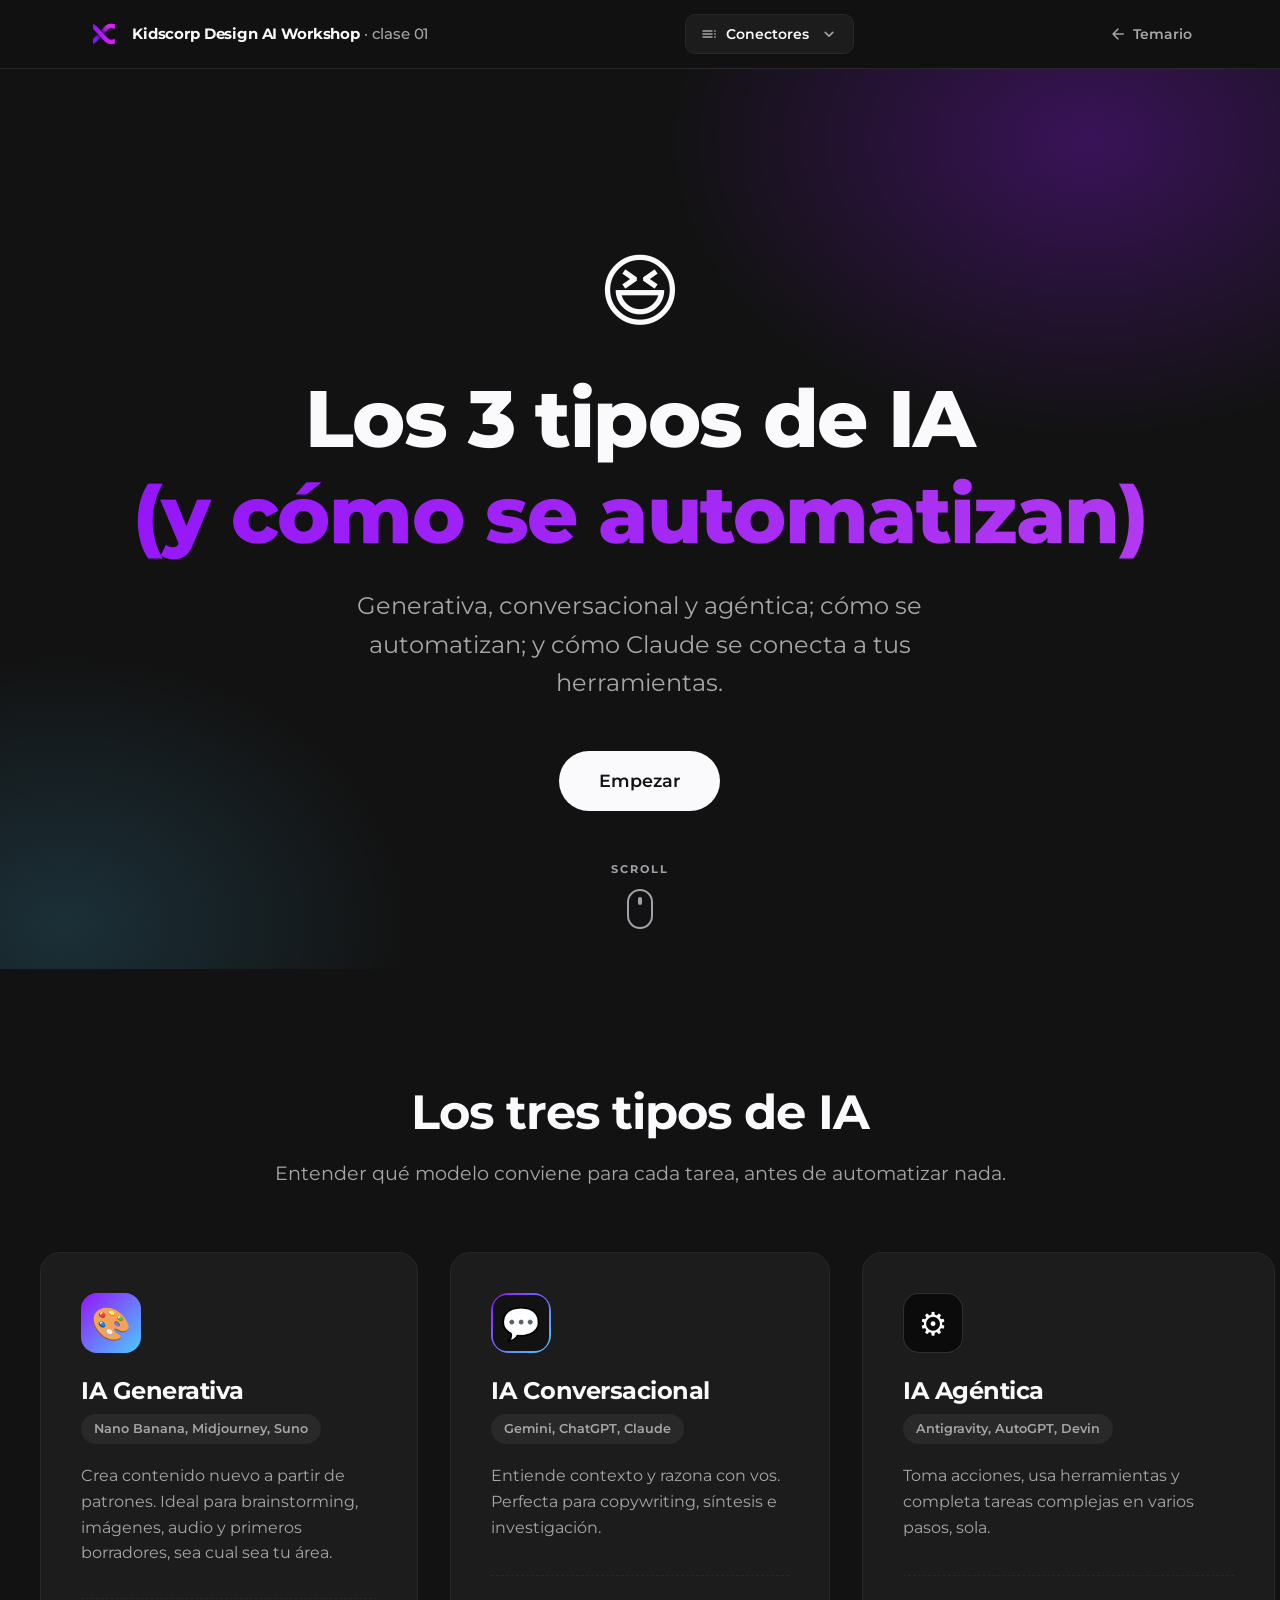
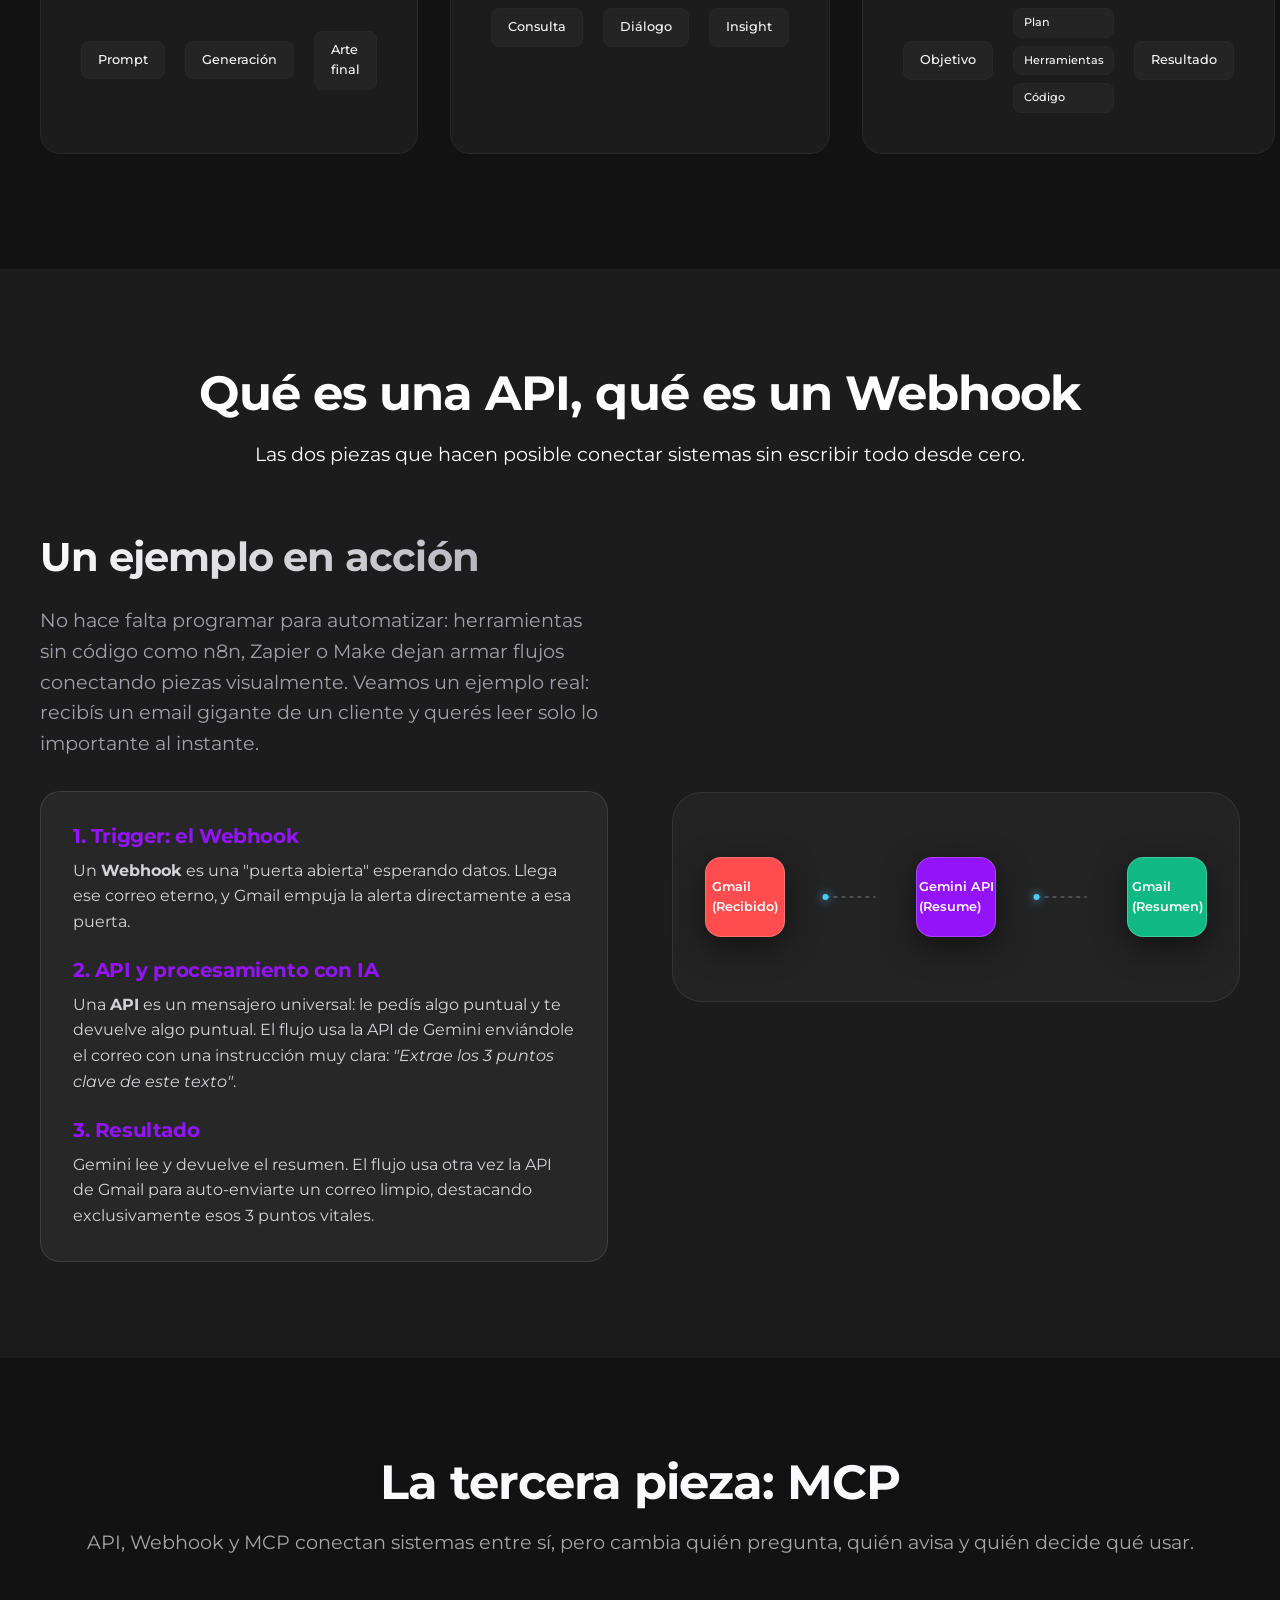
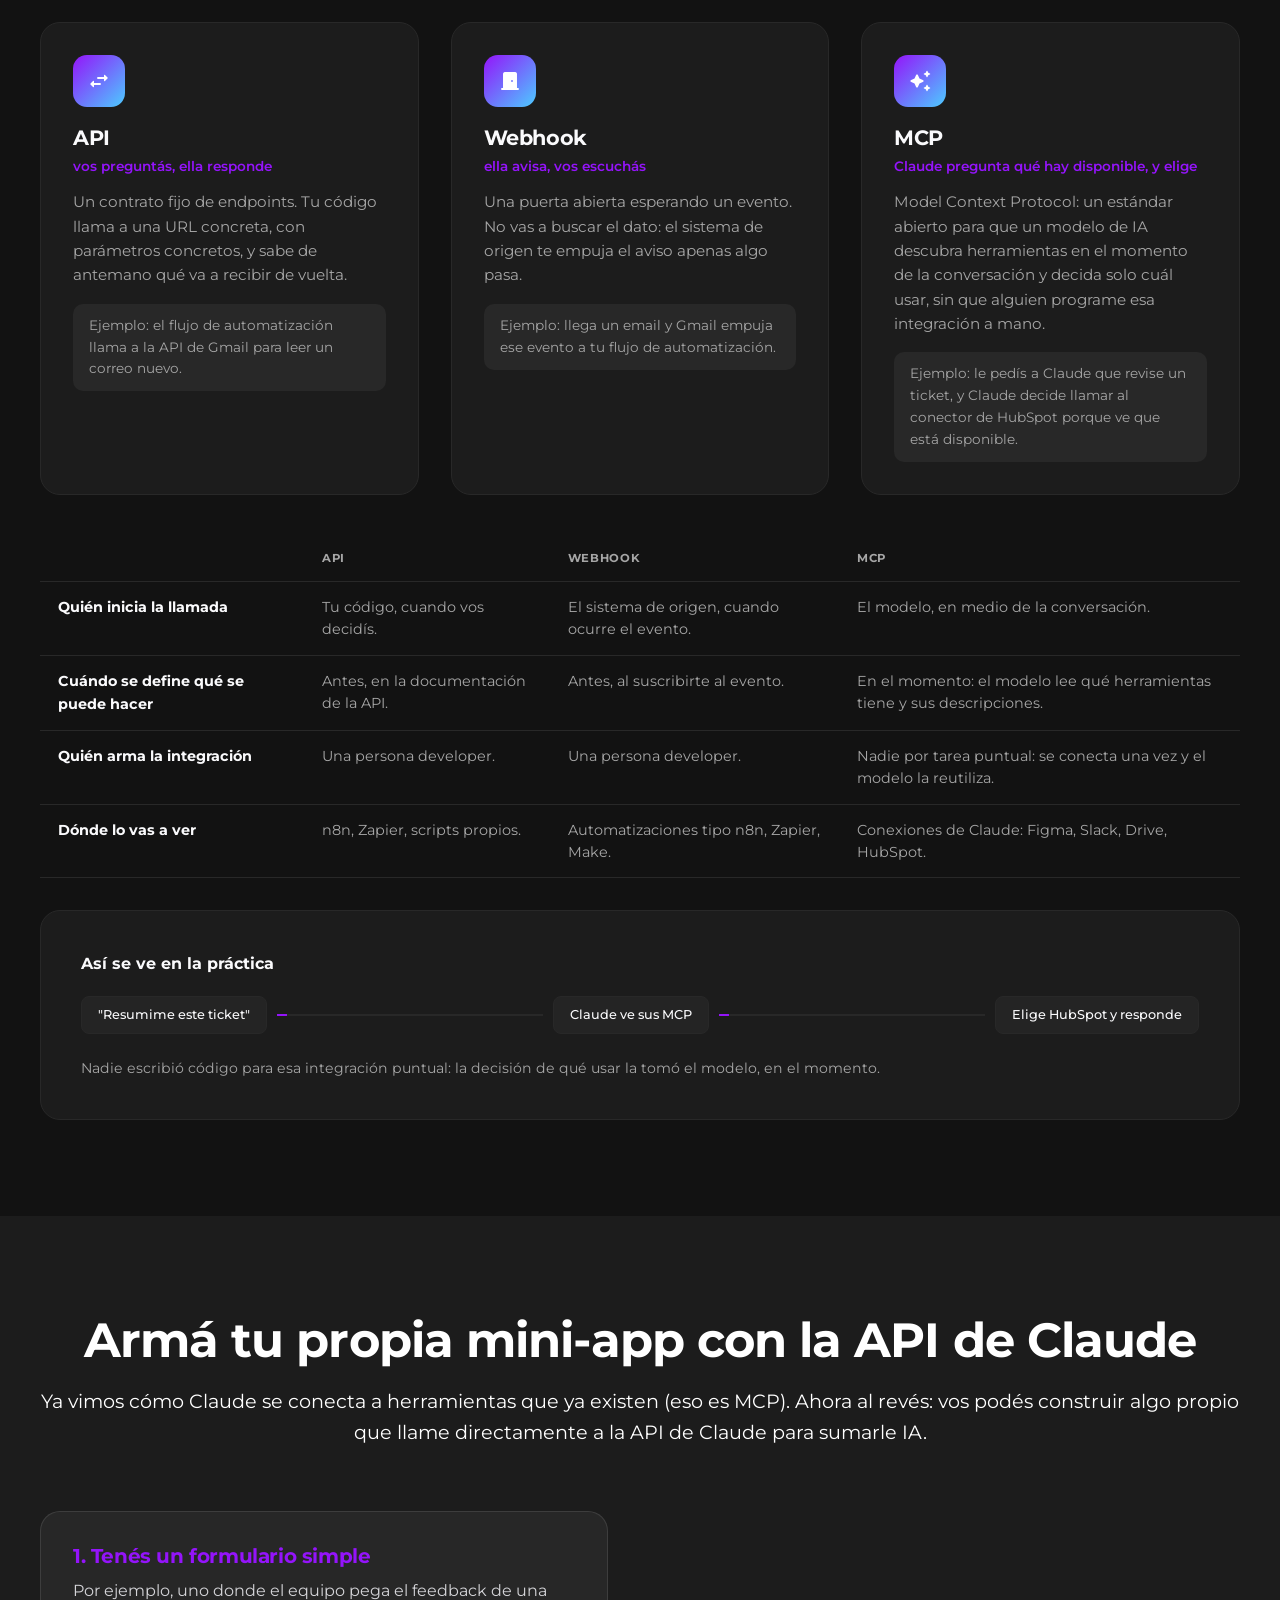
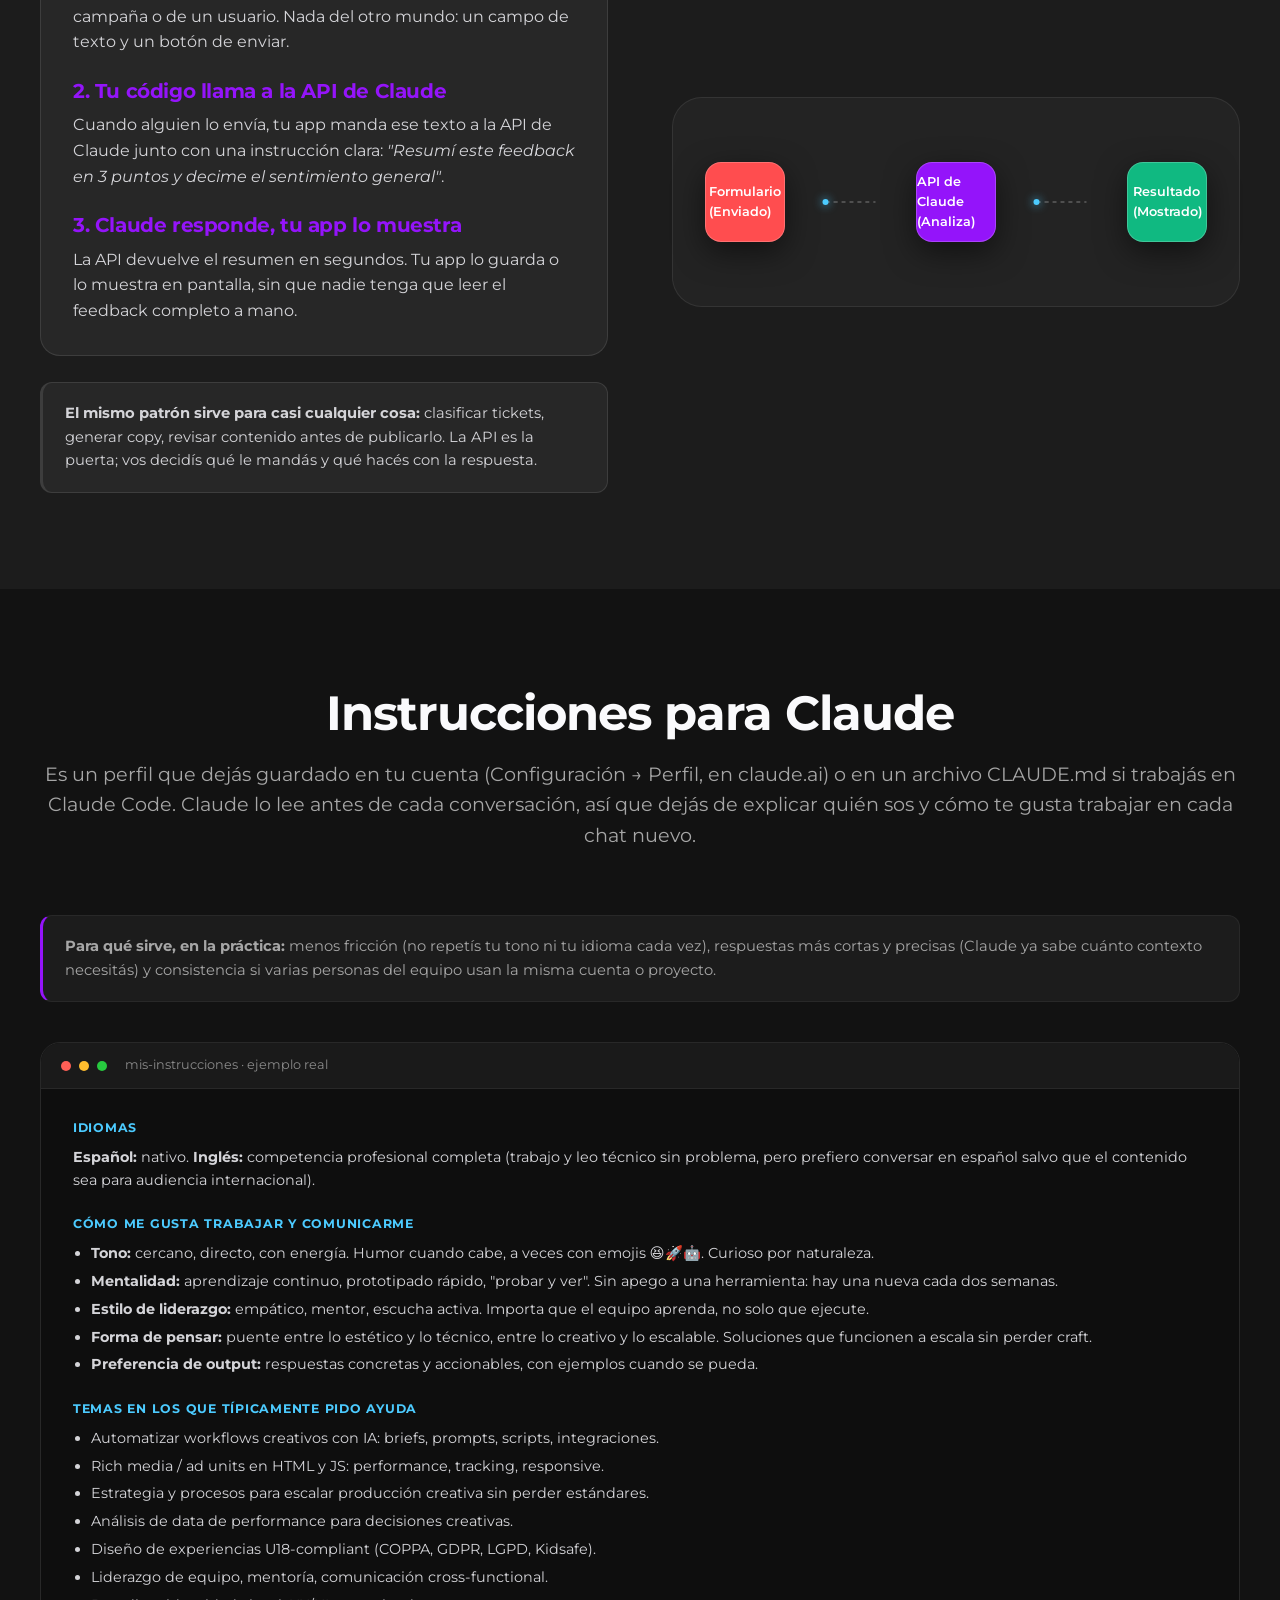
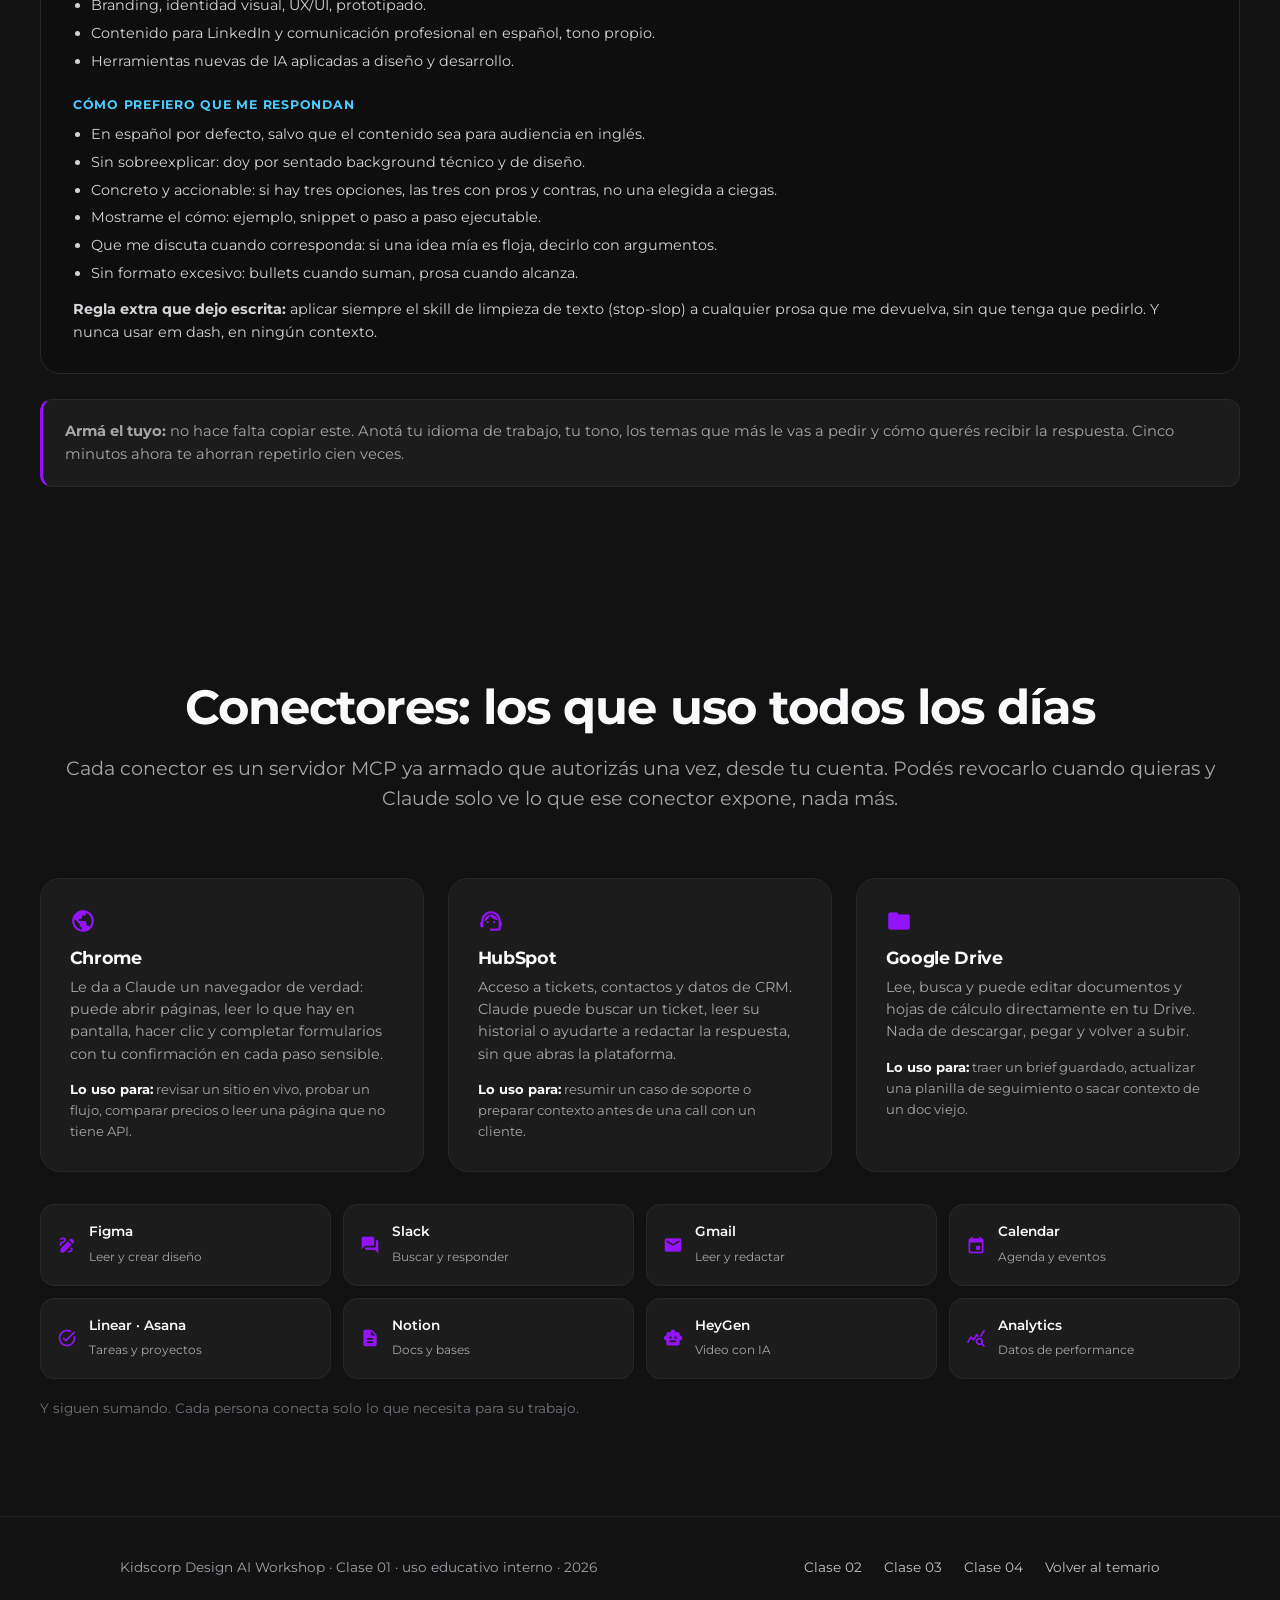
==== commit fbe21dce: "Merge classes into 3, add Clase 04, quiz, dark theme, and nav overhaul - Merge old Clase 03 (API/Web" ====
--- a/clase-01/index.html
+++ b/clase-01/index.html
@@ -3,26 +3,36 @@
 <head>
     <meta charset="UTF-8">
     <meta name="viewport" content="width=device-width, initial-scale=1.0">
-    <title>Clase 01 · Los 3 tipos de IA (y cómo se automatizan)</title>
-    <meta name="description" content="IA generativa, conversacional y agéntica, más un ejemplo real de automatización con webhooks y APIs.">
+    <title>Clase 01 · Los 3 tipos de IA, automatización y conexiones</title>
+    <meta name="description" content="IA generativa, conversacional y agéntica; qué es una API, un Webhook y MCP; un ejemplo con la API de Claude; instrucciones y conectores.">
     <link rel="stylesheet" href="assets/colors_and_type.css">
     <link href="https://fonts.googleapis.com/icon?family=Material+Icons+Round" rel="stylesheet">
     <link rel="stylesheet" href="styles.css">
-    <link rel="stylesheet" href="workspace.css">
 </head>
 <body>
 
+    <div class="scroll-progress"></div>
     <header class="topper">
       <div class="bar">
         <a class="brand" href="../index.html">
           <div class="mark"><img src="assets/logos/iso-full-color.png" alt="Kidscorp"></div>
-          <div class="name">Design AI Workshop <span>· clase 01</span></div>
+          <div class="name">Kidscorp Design AI Workshop <span>· clase 01</span></div>
         </a>
-        <nav>
+        <div class="toc" id="toc">
+          <button class="toc-btn" type="button" aria-haspopup="true" aria-expanded="false">
+            <span class="material-icons-round">toc</span>
+            <span class="toc-label">Contenidos</span>
+            <span class="material-icons-round toc-chev">expand_more</span>
+          </button>
+          <div class="toc-menu">
             <a href="#ai-types">Tipos de IA</a>
-            <a href="#ai-automation">Automatización</a>
-            <a href="#interactive-demo">Simulador</a>
-        </nav>
+            <a href="#api-webhook">API y Webhook</a>
+            <a href="#mcp">MCP</a>
+            <a href="#ejemplo-api-claude">Ejemplo</a>
+            <a href="#instrucciones">Instrucciones</a>
+            <a href="#conectores">Conectores</a>
+          </div>
+        </div>
         <a class="back" href="../index.html"><span class="material-icons-round">arrow_back</span> Temario</a>
       </div>
     </header>
@@ -38,7 +48,7 @@
                     Los 3 tipos de IA <br>
                     <span class="text-gradient">(y cómo se automatizan)</span>
                 </h1>
-                <p class="hero-subtitle">Generativa, conversacional y agéntica, explicadas para diseñadores.</p>
+                <p class="hero-subtitle">Generativa, conversacional y agéntica; cómo se automatizan; y cómo Claude se conecta a tus herramientas.</p>
                 <a href="#ai-types" class="btn-primary">Empezar</a>
             </div>
 
@@ -62,8 +72,8 @@
                     <div class="card fade-in-up staggered-1">
                         <div class="card-icon gradient-bg">🎨</div>
                         <h3 class="card-title">IA Generativa</h3>
-                        <div class="card-badge">Nano Banana, Midjourney, DALL-E</div>
-                        <p class="card-text">Crea contenido nuevo a partir de patrones. Ideal para brainstorming, imágenes y primeros borradores.</p>
+                        <div class="card-badge">Nano Banana, Midjourney, Suno</div>
+                        <p class="card-text">Crea contenido nuevo a partir de patrones. Ideal para brainstorming, imágenes, audio y primeros borradores, sea cual sea tu área.</p>
 
                         <div class="workflow-visual">
                             <div class="wf-node user-node">Prompt</div>
@@ -126,26 +136,26 @@
             </div>
         </section>
 
-        <!-- Section 2: AI Automation -->
-        <section id="ai-automation" class="section dark-section">
-            <div class="container">
-                <h2 class="section-title light-text fade-in-up">Automatización y APIs</h2>
-                <p class="section-desc light-text fade-in-up opacity-80">Conectar todo, sin escribir código.</p>
+        <!-- Section 2: API & Webhook -->
+        <section id="api-webhook" class="section dark-section">
+            <div class="container">
+                <h2 class="section-title light-text fade-in-up">Qué es una API, qué es un Webhook</h2>
+                <p class="section-desc light-text fade-in-up opacity-80">Las dos piezas que hacen posible conectar sistemas sin escribir todo desde cero.</p>
 
                 <div class="automation-grid">
                     <div class="automation-content fade-in-left">
-                        <h3 class="automation-subtitle">En acción con n8n</h3>
-                        <p class="automation-text">Para automatizar agrupamos herramientas. Veamos un ejemplo real: Recibís un email gigante de un cliente y querés leer solo lo importante al instante.</p>
+                        <h3 class="automation-subtitle">Un ejemplo en acción</h3>
+                        <p class="automation-text">No hace falta programar para automatizar: herramientas sin código como n8n, Zapier o Make dejan armar flujos conectando piezas visualmente. Veamos un ejemplo real: recibís un email gigante de un cliente y querés leer solo lo importante al instante.</p>
 
                         <div class="api-explainer">
-                            <h4>1. Trigger: El Webhook</h4>
-                            <p>Un <strong>Webhook</strong> es una "puerta abierta" esperando datos. Llega ese correo eterno, y Gmail empuja la alerta directamente a esa puerta en n8n.</p>
-
-                            <h4>2. API & Procesamiento IA</h4>
-                            <p>Una <strong>API</strong> es un mensajero universal. n8n usa la API de Gemini enviándole el correo con una instrucción muy clara: <em>"Extrae los 3 puntos clave de este texto"</em>.</p>
+                            <h4>1. Trigger: el Webhook</h4>
+                            <p>Un <strong>Webhook</strong> es una "puerta abierta" esperando datos. Llega ese correo eterno, y Gmail empuja la alerta directamente a esa puerta.</p>
+
+                            <h4>2. API y procesamiento con IA</h4>
+                            <p>Una <strong>API</strong> es un mensajero universal: le pedís algo puntual y te devuelve algo puntual. El flujo usa la API de Gemini enviándole el correo con una instrucción muy clara: <em>"Extrae los 3 puntos clave de este texto"</em>.</p>
 
                             <h4>3. Resultado</h4>
-                            <p>Gemini lee y devuelve el resumen. n8n utiliza otra vez la API de Gmail para auto-enviarte un correo limpio, destacando exclusivamente esos 3 puntos vitales.</p>
+                            <p>Gemini lee y devuelve el resumen. El flujo usa otra vez la API de Gmail para auto-enviarte un correo limpio, destacando exclusivamente esos 3 puntos vitales.</p>
                         </div>
                     </div>
 
@@ -173,48 +183,225 @@
                 </div>
             </div>
         </section>
-        <!-- Section 3: Interactive Demo -->
-        <section id="interactive-demo" class="section interactive-section">
-            <div class="container">
-                <h2 class="section-title fade-in-up">Probálo vos mismo: Simulador de Workflows</h2>
-                <p class="section-desc fade-in-up">Arrastrá los nodos desde la izquierda hacia el lienzo y conectá sus puntos para crear tu propia automatización.</p>
-
-                <div class="workspace-wrapper fade-in-up">
-                    <!-- Sidebar -->
-                    <div class="node-sidebar">
-                        <div class="draggable-node" draggable="true" data-type="trigger" data-title="Gmail (Webhook)" data-icon="📧">
-                            📧 Gmail (Trigger)
-                        </div>
-                        <div class="draggable-node" draggable="true" data-type="trigger" data-title="Typeform" data-icon="📝">
-                            📝 Typeform
-                        </div>
-                        <div class="draggable-node" draggable="true" data-type="processor" data-title="Gemini AI" data-icon="✨">
-                            ✨ Gemini AI
-                        </div>
-                        <div class="draggable-node" draggable="true" data-type="processor" data-title="Format Data" data-icon="🔤">
-                            🔤 Intermediario
-                        </div>
-                        <div class="draggable-node" draggable="true" data-type="action" data-title="Slack" data-icon="💬">
-                            💬 Slack (Output)
-                        </div>
-                        <div class="draggable-node" draggable="true" data-type="action" data-title="Google Sheets" data-icon="📊">
-                            📊 Sheets (Output)
-                        </div>
-                    </div>
-
-                    <!-- Canvas -->
-                    <div class="workspace-canvas" id="canvas">
-                        <svg id="canvas-svg" class="canvas-svg"></svg>
-                    </div>
-                </div>
-            </div>
-        </section>
+
+        <!-- Section: MCP -->
+        <section id="mcp" class="section">
+            <div class="container">
+                <h2 class="section-title fade-in-up">La tercera pieza: MCP</h2>
+                <p class="section-desc fade-in-up">API, Webhook y MCP conectan sistemas entre sí, pero cambia quién pregunta, quién avisa y quién decide qué usar.</p>
+
+                <div class="def-grid">
+                    <div class="def-card fade-in-up staggered-1">
+                        <div class="ic"><span class="material-icons-round">swap_horiz</span></div>
+                        <h4>API</h4>
+                        <div class="who">vos preguntás, ella responde</div>
+                        <p>Un contrato fijo de endpoints. Tu código llama a una URL concreta, con parámetros concretos, y sabe de antemano qué va a recibir de vuelta.</p>
+                        <div class="ex">Ejemplo: el flujo de automatización llama a la API de Gmail para leer un correo nuevo.</div>
+                    </div>
+                    <div class="def-card fade-in-up staggered-2">
+                        <div class="ic"><span class="material-icons-round">door_front</span></div>
+                        <h4>Webhook</h4>
+                        <div class="who">ella avisa, vos escuchás</div>
+                        <p>Una puerta abierta esperando un evento. No vas a buscar el dato: el sistema de origen te empuja el aviso apenas algo pasa.</p>
+                        <div class="ex">Ejemplo: llega un email y Gmail empuja ese evento a tu flujo de automatización.</div>
+                    </div>
+                    <div class="def-card fade-in-up staggered-3">
+                        <div class="ic"><span class="material-icons-round">auto_awesome</span></div>
+                        <h4>MCP</h4>
+                        <div class="who">Claude pregunta qué hay disponible, y elige</div>
+                        <p>Model Context Protocol: un estándar abierto para que un modelo de IA descubra herramientas en el momento de la conversación y decida solo cuál usar, sin que alguien programe esa integración a mano.</p>
+                        <div class="ex">Ejemplo: le pedís a Claude que revise un ticket, y Claude decide llamar al conector de HubSpot porque ve que está disponible.</div>
+                    </div>
+                </div>
+
+                <div class="mtbl-wrap fade-in-up">
+                    <table class="mtbl">
+                        <thead>
+                            <tr><th></th><th>API</th><th>Webhook</th><th>MCP</th></tr>
+                        </thead>
+                        <tbody>
+                            <tr><th>Quién inicia la llamada</th><td>Tu código, cuando vos decidís.</td><td>El sistema de origen, cuando ocurre el evento.</td><td>El modelo, en medio de la conversación.</td></tr>
+                            <tr><th>Cuándo se define qué se puede hacer</th><td>Antes, en la documentación de la API.</td><td>Antes, al suscribirte al evento.</td><td>En el momento: el modelo lee qué herramientas tiene y sus descripciones.</td></tr>
+                            <tr><th>Quién arma la integración</th><td>Una persona developer.</td><td>Una persona developer.</td><td>Nadie por tarea puntual: se conecta una vez y el modelo la reutiliza.</td></tr>
+                            <tr><th>Dónde lo vas a ver</th><td>n8n, Zapier, scripts propios.</td><td>Automatizaciones tipo n8n, Zapier, Make.</td><td>Conexiones de Claude: Figma, Slack, Drive, HubSpot.</td></tr>
+                        </tbody>
+                    </table>
+                </div>
+
+                <div class="card fade-in-up" style="margin-top:2rem;">
+                    <p style="font-weight:700; margin-bottom:1.2rem;">Así se ve en la práctica</p>
+                    <div class="workflow-visual" style="border-top:none; padding-top:0;">
+                        <div class="wf-node user-node">"Resumime este ticket"</div>
+                        <div class="wf-line"><div class="pulse"></div></div>
+                        <div class="wf-node ai-node">Claude ve sus MCP</div>
+                        <div class="wf-line"><div class="pulse"></div></div>
+                        <div class="wf-node output-node">Elige HubSpot y responde</div>
+                    </div>
+                    <p style="margin-top:1.4rem; font-size:0.88rem; color:var(--text-dim);">Nadie escribió código para esa integración puntual: la decisión de qué usar la tomó el modelo, en el momento.</p>
+                </div>
+            </div>
+        </section>
+
+        <!-- Section: Ejemplo con la API de Claude -->
+        <section id="ejemplo-api-claude" class="section dark-section">
+            <div class="container">
+                <h2 class="section-title light-text fade-in-up">Armá tu propia mini-app con la API de Claude</h2>
+                <p class="section-desc light-text fade-in-up opacity-80">Ya vimos cómo Claude se conecta a herramientas que ya existen (eso es MCP). Ahora al revés: vos podés construir algo propio que llame directamente a la API de Claude para sumarle IA.</p>
+
+                <div class="automation-grid">
+                    <div class="automation-content fade-in-left">
+                        <div class="api-explainer">
+                            <h4>1. Tenés un formulario simple</h4>
+                            <p>Por ejemplo, uno donde el equipo pega el feedback de una campaña o de un usuario. Nada del otro mundo: un campo de texto y un botón de enviar.</p>
+
+                            <h4>2. Tu código llama a la API de Claude</h4>
+                            <p>Cuando alguien lo envía, tu app manda ese texto a la API de Claude junto con una instrucción clara: <em>"Resumí este feedback en 3 puntos y decime el sentimiento general"</em>.</p>
+
+                            <h4>3. Claude responde, tu app lo muestra</h4>
+                            <p>La API devuelve el resumen en segundos. Tu app lo guarda o lo muestra en pantalla, sin que nadie tenga que leer el feedback completo a mano.</p>
+                        </div>
+                        <div class="callout">
+                            <p><b>El mismo patrón sirve para casi cualquier cosa:</b> clasificar tickets, generar copy, revisar contenido antes de publicarlo. La API es la puerta; vos decidís qué le mandás y qué hacés con la respuesta.</p>
+                        </div>
+                    </div>
+
+                    <div class="automation-visual fade-in-right">
+                        <div class="n8n-workflow">
+                            <div class="n8n-node trigger">
+                                <span>Formulario<br>(Enviado)</span>
+                            </div>
+                            <svg class="n8n-line" viewBox="0 0 50 20">
+                                <path d="M0,10 C25,10 25,10 50,10" />
+                                <circle cx="0" cy="10" r="3" class="traveling-dot"></circle>
+                            </svg>
+                            <div class="n8n-node processor">
+                                <span>API de Claude<br>(Analiza)</span>
+                            </div>
+                            <svg class="n8n-line" viewBox="0 0 50 20">
+                                <path d="M0,10 C25,10 25,10 50,10" />
+                                <circle cx="0" cy="10" r="3" class="traveling-dot delay-1"></circle>
+                            </svg>
+                            <div class="n8n-node action">
+                                <span>Resultado<br>(Mostrado)</span>
+                            </div>
+                        </div>
+                    </div>
+                </div>
+            </div>
+        </section>
+
+        <!-- Section: Instrucciones -->
+        <section id="instrucciones" class="section">
+            <div class="container">
+                <h2 class="section-title fade-in-up">Instrucciones para Claude</h2>
+                <p class="section-desc fade-in-up">Es un perfil que dejás guardado en tu cuenta (Configuración → Perfil, en claude.ai) o en un archivo CLAUDE.md si trabajás en Claude Code. Claude lo lee antes de cada conversación, así que dejás de explicar quién sos y cómo te gusta trabajar en cada chat nuevo.</p>
+
+                <div class="callout fade-in-up">
+                    <p><b>Para qué sirve, en la práctica:</b> menos fricción (no repetís tu tono ni tu idioma cada vez), respuestas más cortas y precisas (Claude ya sabe cuánto contexto necesitás) y consistencia si varias personas del equipo usan la misma cuenta o proyecto.</p>
+                </div>
+
+                <div class="doc fade-in-up">
+                    <div class="dtop">
+                        <span class="dot" style="background:#FF5F56"></span><span class="dot" style="background:#FFBD2E"></span><span class="dot" style="background:#27C93F"></span>
+                        <span class="fn">mis-instrucciones · ejemplo real</span>
+                    </div>
+                    <div class="dbody">
+                        <div class="field">
+                            <h5>Idiomas</h5>
+                            <p><b>Español:</b> nativo. <b>Inglés:</b> competencia profesional completa (trabajo y leo técnico sin problema, pero prefiero conversar en español salvo que el contenido sea para audiencia internacional).</p>
+                        </div>
+                        <div class="field">
+                            <h5>Cómo me gusta trabajar y comunicarme</h5>
+                            <ul>
+                                <li><b>Tono:</b> cercano, directo, con energía. Humor cuando cabe, a veces con emojis 😆🚀🤖. Curioso por naturaleza.</li>
+                                <li><b>Mentalidad:</b> aprendizaje continuo, prototipado rápido, "probar y ver". Sin apego a una herramienta: hay una nueva cada dos semanas.</li>
+                                <li><b>Estilo de liderazgo:</b> empático, mentor, escucha activa. Importa que el equipo aprenda, no solo que ejecute.</li>
+                                <li><b>Forma de pensar:</b> puente entre lo estético y lo técnico, entre lo creativo y lo escalable. Soluciones que funcionen a escala sin perder craft.</li>
+                                <li><b>Preferencia de output:</b> respuestas concretas y accionables, con ejemplos cuando se pueda.</li>
+                            </ul>
+                        </div>
+                        <div class="field">
+                            <h5>Temas en los que típicamente pido ayuda</h5>
+                            <ul>
+                                <li>Automatizar workflows creativos con IA: briefs, prompts, scripts, integraciones.</li>
+                                <li>Rich media / ad units en HTML y JS: performance, tracking, responsive.</li>
+                                <li>Estrategia y procesos para escalar producción creativa sin perder estándares.</li>
+                                <li>Análisis de data de performance para decisiones creativas.</li>
+                                <li>Diseño de experiencias U18-compliant (COPPA, GDPR, LGPD, Kidsafe).</li>
+                                <li>Liderazgo de equipo, mentoría, comunicación cross-functional.</li>
+                                <li>Branding, identidad visual, UX/UI, prototipado.</li>
+                                <li>Contenido para LinkedIn y comunicación profesional en español, tono propio.</li>
+                                <li>Herramientas nuevas de IA aplicadas a diseño y desarrollo.</li>
+                            </ul>
+                        </div>
+                        <div class="field">
+                            <h5>Cómo prefiero que me respondan</h5>
+                            <ul>
+                                <li>En español por defecto, salvo que el contenido sea para audiencia en inglés.</li>
+                                <li>Sin sobreexplicar: doy por sentado background técnico y de diseño.</li>
+                                <li>Concreto y accionable: si hay tres opciones, las tres con pros y contras, no una elegida a ciegas.</li>
+                                <li>Mostrame el cómo: ejemplo, snippet o paso a paso ejecutable.</li>
+                                <li>Que me discuta cuando corresponda: si una idea mía es floja, decirlo con argumentos.</li>
+                                <li>Sin formato excesivo: bullets cuando suman, prosa cuando alcanza.</li>
+                            </ul>
+                            <p style="margin-top:0.8rem;"><b>Regla extra que dejo escrita:</b> aplicar siempre el skill de limpieza de texto (stop-slop) a cualquier prosa que me devuelva, sin que tenga que pedirlo. Y nunca usar em dash, en ningún contexto.</p>
+                        </div>
+                    </div>
+                </div>
+
+                <div class="callout fade-in-up">
+                    <p><b>Armá el tuyo:</b> no hace falta copiar este. Anotá tu idioma de trabajo, tu tono, los temas que más le vas a pedir y cómo querés recibir la respuesta. Cinco minutos ahora te ahorran repetirlo cien veces.</p>
+                </div>
+            </div>
+        </section>
+
+        <!-- Section: Conectores -->
+        <section id="conectores" class="section">
+            <div class="container">
+                <h2 class="section-title fade-in-up">Conectores: los que uso todos los días</h2>
+                <p class="section-desc fade-in-up">Cada conector es un servidor MCP ya armado que autorizás una vez, desde tu cuenta. Podés revocarlo cuando quieras y Claude solo ve lo que ese conector expone, nada más.</p>
+
+                <div class="hi-grid">
+                    <div class="hi-card fade-in-up staggered-1">
+                        <span class="material-icons-round">public</span>
+                        <h4>Chrome</h4>
+                        <p>Le da a Claude un navegador de verdad: puede abrir páginas, leer lo que hay en pantalla, hacer clic y completar formularios con tu confirmación en cada paso sensible.</p>
+                        <div class="use"><b>Lo uso para:</b> revisar un sitio en vivo, probar un flujo, comparar precios o leer una página que no tiene API.</div>
+                    </div>
+                    <div class="hi-card fade-in-up staggered-2">
+                        <span class="material-icons-round">support_agent</span>
+                        <h4>HubSpot</h4>
+                        <p>Acceso a tickets, contactos y datos de CRM. Claude puede buscar un ticket, leer su historial o ayudarte a redactar la respuesta, sin que abras la plataforma.</p>
+                        <div class="use"><b>Lo uso para:</b> resumir un caso de soporte o preparar contexto antes de una call con un cliente.</div>
+                    </div>
+                    <div class="hi-card fade-in-up staggered-3">
+                        <span class="material-icons-round">folder</span>
+                        <h4>Google Drive</h4>
+                        <p>Lee, busca y puede editar documentos y hojas de cálculo directamente en tu Drive. Nada de descargar, pegar y volver a subir.</p>
+                        <div class="use"><b>Lo uso para:</b> traer un brief guardado, actualizar una planilla de seguimiento o sacar contexto de un doc viejo.</div>
+                    </div>
+                </div>
+
+                <div class="toolgrid fade-in-up">
+                    <div class="tool"><span class="material-icons-round">draw</span><div><b>Figma</b><span>Leer y crear diseño</span></div></div>
+                    <div class="tool"><span class="material-icons-round">forum</span><div><b>Slack</b><span>Buscar y responder</span></div></div>
+                    <div class="tool"><span class="material-icons-round">mail</span><div><b>Gmail</b><span>Leer y redactar</span></div></div>
+                    <div class="tool"><span class="material-icons-round">event</span><div><b>Calendar</b><span>Agenda y eventos</span></div></div>
+                    <div class="tool"><span class="material-icons-round">task_alt</span><div><b>Linear · Asana</b><span>Tareas y proyectos</span></div></div>
+                    <div class="tool"><span class="material-icons-round">description</span><div><b>Notion</b><span>Docs y bases</span></div></div>
+                    <div class="tool"><span class="material-icons-round">smart_toy</span><div><b>HeyGen</b><span>Video con IA</span></div></div>
+                    <div class="tool"><span class="material-icons-round">query_stats</span><div><b>Analytics</b><span>Datos de performance</span></div></div>
+                </div>
+                <p class="fade-in-up" style="color:#71717a; font-size:0.85rem; margin-top:1.2rem;">Y siguen sumando. Cada persona conecta solo lo que necesita para su trabajo.</p>
+            </div>
+        </section>
+
     </main>
 
     <footer>
         <div class="wrap">
             <div class="row">
-                <p>Design AI Workshop · Clase 01 · uso educativo interno · 2026</p>
+                <p>Kidscorp Design AI Workshop · Clase 01 · uso educativo interno · 2026</p>
                 <div class="fnav">
                     <a href="../clase-02/index.html">Clase 02</a>
                     <a href="../clase-03/index.html">Clase 03</a>
@@ -226,6 +413,5 @@
     </footer>
 
     <script src="app.js"></script>
-    <script src="workspace.js"></script>
 </body>
 </html>
--- a/clase-01/styles.css
+++ b/clase-01/styles.css
@@ -1,11 +1,12 @@
 :root {
-    --bg-color: var(--kc-base-0, #FAFAFC);
-    --text-color: var(--kc-base-900, #121212);
-    --card-bg: var(--kc-base-50, #F2F2F5);
-    --border-color: #E4E4EA;
+    --bg-color: var(--kc-base-900, #121212);
+    --text-color: var(--kc-base-0, #FAFAFC);
+    --text-dim: #A6A6A6;
+    --card-bg: #1C1C1C;
+    --border-color: #282828;
     --accent-primary: var(--kc-violet-500, #9414FA);
     --accent-secondary: var(--kc-cyan-300, #4CCBFF);
-    --dark-bg: var(--kc-base-900, #121212);
+    --dark-bg: #1C1C1C;
     --dark-text: var(--kc-base-0, #FAFAFC);
     --font-sans: var(--kc-font-body, 'Montserrat', system-ui, sans-serif);
     --transition-smooth: 0.6s cubic-bezier(0.22, 1, 0.36, 1);
@@ -19,7 +20,7 @@
     box-sizing: border-box;
 }
 
-body {
+html, body {
     font-family: var(--font-sans);
     background-color: var(--bg-color);
     color: var(--text-color);
@@ -36,7 +37,7 @@
 }
 
 .text-gradient {
-    background: linear-gradient(135deg, var(--accent-primary), var(--accent-secondary));
+    background: linear-gradient(135deg, var(--accent-primary), var(--kc-fuchsia-500, #B23AF0));
     -webkit-background-clip: text;
     -webkit-text-fill-color: transparent;
     background-clip: text;
@@ -48,9 +49,17 @@
     top: 0;
     width: 100%;
     z-index: 100;
-    background: rgba(255, 255, 255, 0.82);
+    background: rgba(18, 18, 18, 0.82);
     backdrop-filter: blur(12px);
     border-bottom: 1px solid var(--border-color);
+    box-shadow: 0 0 0 rgba(0,0,0,0);
+    transition: box-shadow 220ms cubic-bezier(0.2,0.8,0.2,1);
+}
+.topper.scrolled { box-shadow: 0 8px 26px rgba(0,0,0,0.35); }
+.scroll-progress {
+    position: fixed; top: 0; left: 0; height: 2.5px; width: 0%; z-index: 200;
+    background: linear-gradient(90deg, var(--accent-primary), var(--kc-fuchsia-500, #B23AF0));
+    transition: width 100ms linear;
 }
 .topper .bar {
     max-width: 1200px;
@@ -69,14 +78,41 @@
 }
 .brand .mark img { width: 100%; height: 100%; object-fit: contain; display: block; }
 .brand .name { font-weight: 700; font-size: 15px; letter-spacing: -0.01em; color: var(--text-color); }
-.brand .name span { color: #71717a; font-weight: 500; }
-.topper nav { display: flex; gap: 24px; font-size: 14px; font-weight: 500; }
-.topper nav a { color: #52525b; text-decoration: none; transition: color 0.15s; }
-.topper nav a:hover { color: var(--text-color); }
-.topper .back { display: flex; align-items: center; gap: 6px; font-size: 14px; font-weight: 600; text-decoration: none; color: #52525b; }
+.brand .name span { color: var(--text-dim); font-weight: 500; }
+.topper .back { display: flex; align-items: center; gap: 6px; font-size: 14px; font-weight: 600; text-decoration: none; color: var(--text-dim); flex: none; }
 .topper .back:hover { color: var(--text-color); }
 .topper .back .material-icons-round { font-size: 18px; }
-@media (max-width: 860px) { .topper nav { display: none; } }
+
+/* Table-of-contents dropdown (replaces the old link row) */
+.toc { position: relative; flex: 1 1 auto; min-width: 0; display: flex; justify-content: center; }
+.toc-btn {
+    display: flex; align-items: center; gap: 8px;
+    background: var(--card-bg); border: 1px solid var(--border-color); border-radius: 10px;
+    padding: 9px 14px; font-family: inherit; font-size: 14px; font-weight: 600; color: var(--text-color);
+    cursor: pointer; transition: border-color 180ms, background 180ms; max-width: 100%;
+}
+.toc-btn .material-icons-round { font-size: 18px; color: var(--text-dim); flex: none; }
+.toc-btn .toc-label { overflow: hidden; text-overflow: ellipsis; white-space: nowrap; }
+.toc-btn .toc-chev { font-size: 20px; margin-left: 2px; transition: transform 220ms cubic-bezier(0.2,0.8,0.2,1); }
+.toc-btn:hover, .toc.open .toc-btn { border-color: var(--accent-primary); }
+.toc.open .toc-btn .toc-chev { transform: rotate(180deg); }
+.toc-menu {
+    position: absolute; top: calc(100% + 10px); left: 50%; transform: translate(-50%, -8px);
+    min-width: 240px; background: #191919; border: 1px solid var(--border-color); border-radius: 14px;
+    padding: 8px; box-shadow: 0 20px 50px rgba(0,0,0,0.5);
+    display: flex; flex-direction: column; gap: 2px;
+    opacity: 0; visibility: hidden;
+    transition: opacity 200ms cubic-bezier(0.2,0.8,0.2,1), transform 200ms cubic-bezier(0.2,0.8,0.2,1), visibility 200ms;
+    z-index: 150;
+}
+.toc.open .toc-menu { opacity: 1; visibility: visible; transform: translate(-50%, 0); }
+.toc-menu a {
+    display: block; padding: 10px 12px; border-radius: 8px; font-size: 13.5px; font-weight: 500;
+    color: var(--text-dim); text-decoration: none; transition: background 150ms, color 150ms;
+}
+.toc-menu a:hover { background: rgba(255,255,255,0.06); color: var(--text-color); }
+.toc-menu a.active { color: var(--text-color); background: rgba(148,20,250,0.16); font-weight: 700; }
+@media (max-width: 640px) { .toc-btn .toc-label { max-width: 110px; } }
 
 /* Layout */
 .section {
@@ -102,7 +138,7 @@
 .section-desc {
     text-align: center;
     font-size: 1.2rem;
-    color: #71717a;
+    color: var(--text-dim);
     margin-bottom: 4rem;
 }
 
@@ -120,8 +156,8 @@
     inset: 0;
     z-index: -1;
     background:
-        radial-gradient(ellipse 55% 55% at 85% 8%, rgba(148,20,250,0.14), transparent 60%),
-        radial-gradient(ellipse 45% 50% at 5% 95%, rgba(76,203,255,0.10), transparent 60%);
+        radial-gradient(ellipse 55% 55% at 85% 8%, rgba(148,20,250,0.30), transparent 60%),
+        radial-gradient(ellipse 45% 50% at 5% 95%, rgba(76,203,255,0.16), transparent 60%);
 }
 
 .hero-title {
@@ -132,7 +168,7 @@
 
 .hero-subtitle {
     font-size: 1.5rem;
-    color: #52525b;
+    color: var(--text-dim);
     margin: 0 auto 3rem;
     max-width: 600px;
 }
@@ -191,7 +227,7 @@
 
 .card:hover {
     transform: translateY(-10px);
-    box-shadow: 0 20px 40px rgba(0,0,0,0.05);
+    box-shadow: 0 20px 40px rgba(0,0,0,0.35);
 }
 
 .card-icon {
@@ -226,8 +262,9 @@
 }
 
 .solid-dark {
-    background: var(--text-color);
+    background: #0B0B0B;
     color: white;
+    border: 1px solid rgba(255,255,255,0.15);
 }
 
 .card-title {
@@ -238,17 +275,17 @@
 .card-badge {
     display: inline-block;
     padding: 0.3rem 0.8rem;
-    background: #f4f4f5;
+    background: rgba(255,255,255,0.06);
     border-radius: 20px;
     font-size: 0.8rem;
     font-weight: 600;
-    color: #52525b;
+    color: var(--text-dim);
     margin-bottom: 1.2rem;
 }
 
 .card-text {
     font-size: 1rem;
-    color: #71717a;
+    color: var(--text-dim);
     margin-bottom: 2rem;
     min-height: 80px;
 }
@@ -268,7 +305,8 @@
     border-radius: 8px;
     font-weight: 500;
     border: 1px solid var(--border-color);
-    background: white;
+    background: #242424;
+    color: var(--text-color);
 }
 
 .wf-line {
@@ -410,17 +448,16 @@
 .traveling-dot {
     fill: var(--accent-secondary);
     filter: drop-shadow(0 0 5px var(--accent-secondary));
-    offset-path: path('M0,10 C25,10 25,10 50,10');
     animation: moveDot 3s infinite linear;
 }
 
 .delay-1 { animation-delay: 1s; }
 
 @keyframes moveDot {
-    0% { offset-distance: 0%; opacity: 0; }
+    0% { transform: translateX(0px); opacity: 0; }
     10% { opacity: 1; }
     90% { opacity: 1; }
-    100% { offset-distance: 100%; opacity: 0; }
+    100% { transform: translateX(50px); opacity: 0; }
 }
 
 /* Scroll indicator */
@@ -509,6 +546,66 @@
     .automation-grid { grid-template-columns: 1fr; }
 }
 
+/* ── Definition cards (API / Webhook / MCP) ─────────────── */
+.def-grid { display: grid; grid-template-columns: repeat(3, 1fr); gap: 2rem; margin-top: 3rem; }
+.def-card { background: var(--card-bg); border: 1px solid var(--border-color); border-radius: 20px; padding: 2rem; }
+.def-card .ic { width: 52px; height: 52px; border-radius: 14px; display: flex; align-items: center; justify-content: center; margin-bottom: 1.2rem; background: linear-gradient(135deg, var(--accent-primary), var(--accent-secondary)); color: #fff; }
+.def-card .ic .material-icons-round { font-size: 24px; }
+.def-card h4 { font-size: 1.3rem; margin-bottom: 0.3rem; }
+.def-card .who { font-size: 0.85rem; font-weight: 600; color: var(--accent-primary); margin-bottom: 0.8rem; }
+.def-card p { font-size: 0.95rem; color: var(--text-dim); line-height: 1.6; margin-bottom: 1rem; }
+.def-card .ex { font-size: 0.85rem; color: var(--text-dim); background: rgba(255,255,255,0.05); border-radius: 10px; padding: 0.7rem 1rem; }
+
+/* ── Comparison table ────────────────────────────────────── */
+.mtbl-wrap { overflow-x: auto; margin-top: 2.5rem; }
+.mtbl { width: 100%; border-collapse: collapse; font-size: 0.9rem; }
+.mtbl th, .mtbl td { text-align: left; padding: 14px 18px; border-bottom: 1px solid var(--border-color); vertical-align: top; }
+.mtbl thead th { font-size: 0.72rem; letter-spacing: 0.06em; text-transform: uppercase; color: var(--text-dim); font-weight: 700; }
+.mtbl tbody th { font-weight: 700; color: var(--text-color); width: 22%; }
+.mtbl td { color: var(--text-dim); line-height: 1.55; }
+
+/* ── Doc block (instrucciones) ──────────────────────────── */
+.doc { background: #0E0E0E; border: 1px solid #282828; border-radius: 20px; overflow: hidden; color: #DFDFDF; margin-top: 2.5rem; }
+.doc .dtop { background: #1A1A1A; border-bottom: 1px solid #282828; padding: 12px 20px; display: flex; align-items: center; gap: 8px; }
+.doc .dtop .dot { width: 10px; height: 10px; border-radius: 50%; }
+.doc .dtop .fn { margin-left: 10px; color: #8B8B8B; font-size: 0.8rem; }
+.doc .dbody { padding: 1.8rem 2rem; }
+.doc .field { margin-bottom: 1.4rem; }
+.doc .field:last-child { margin-bottom: 0; }
+.doc .field h5 { font-size: 0.78rem; text-transform: uppercase; letter-spacing: 0.06em; color: var(--accent-secondary); margin-bottom: 0.5rem; }
+.doc .field p, .doc .field li { font-size: 0.9rem; line-height: 1.6; color: #d4d4d8; }
+.doc .field ul { padding-left: 1.1rem; margin: 0; }
+.doc .field li { margin-bottom: 0.3rem; }
+
+/* ── Tool grid (conectores) ──────────────────────────────── */
+.toolgrid { display: grid; grid-template-columns: repeat(4, 1fr); gap: 12px; margin-top: 2rem; }
+.toolgrid .tool { background: var(--card-bg); border: 1px solid var(--border-color); border-radius: 14px; padding: 16px; display: flex; align-items: center; gap: 12px; }
+.toolgrid .tool .material-icons-round { font-size: 20px; color: var(--accent-primary); flex: none; }
+.toolgrid .tool b { font-size: 0.85rem; font-weight: 600; display: block; }
+.toolgrid .tool span { font-size: 0.75rem; color: var(--text-dim); }
+
+.hi-grid { display: grid; grid-template-columns: repeat(3, 1fr); gap: 1.5rem; margin-bottom: 2rem; }
+.hi-card { background: var(--card-bg); border: 1px solid var(--border-color); border-radius: 20px; padding: 1.8rem; }
+.hi-card .material-icons-round { font-size: 26px; color: var(--accent-primary); margin-bottom: 0.8rem; display: block; }
+.hi-card h4 { font-size: 1.1rem; margin-bottom: 0.5rem; }
+.hi-card p { font-size: 0.9rem; color: var(--text-dim); line-height: 1.55; margin-bottom: 0.9rem; }
+.hi-card .use { font-size: 0.82rem; color: var(--text-dim); }
+.hi-card .use b { color: var(--text-color); }
+
+.callout { margin-top: 1.6rem; background: var(--card-bg); border: 1px solid var(--border-color); border-left: 3px solid var(--accent-primary); border-radius: 12px; padding: 1.2rem 1.4rem; }
+.callout p { font-size: 0.92rem; color: var(--text-dim); line-height: 1.6; margin: 0; }
+.dark-section .callout { background: rgba(255,255,255,0.05); border-color: rgba(255,255,255,0.1); }
+.dark-section .callout p { color: #d4d4d8; }
+
+@media (max-width: 900px) {
+  .def-grid { grid-template-columns: 1fr; }
+  .hi-grid { grid-template-columns: 1fr; }
+  .toolgrid { grid-template-columns: repeat(2, 1fr); }
+}
+@media (max-width: 560px) {
+  .toolgrid { grid-template-columns: 1fr; }
+}
+
 /* footer (compartido en todo el taller) */
 .wrap { max-width: 1120px; margin: 0 auto; padding: 0 40px; }
 @media (max-width: 640px) { .wrap { padding: 0 22px; } }
@@ -516,7 +613,6 @@
     padding: 2.5rem 0;
     font-size: 0.85rem;
     color: #a1a1aa;
-    background: var(--dark-bg);
     border-top: 1px solid rgba(255,255,255,0.08);
 }
 footer .row {
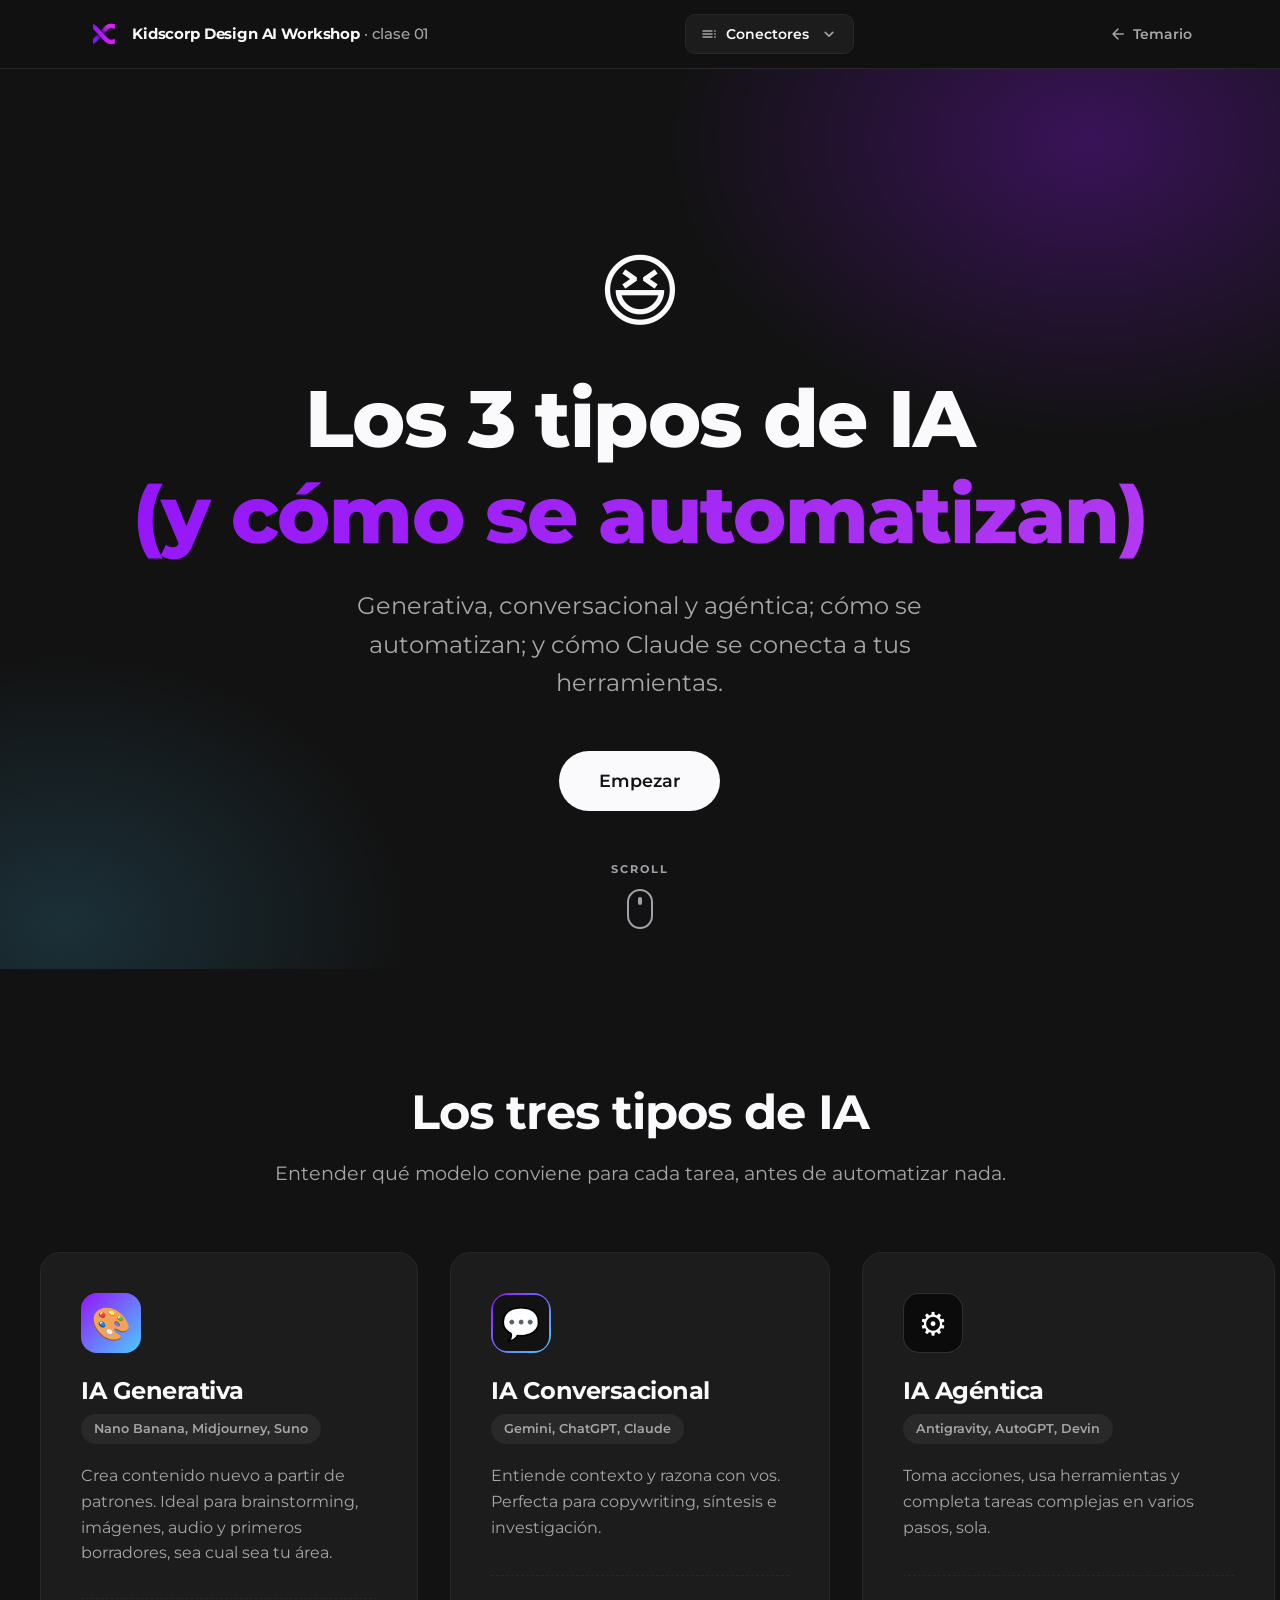
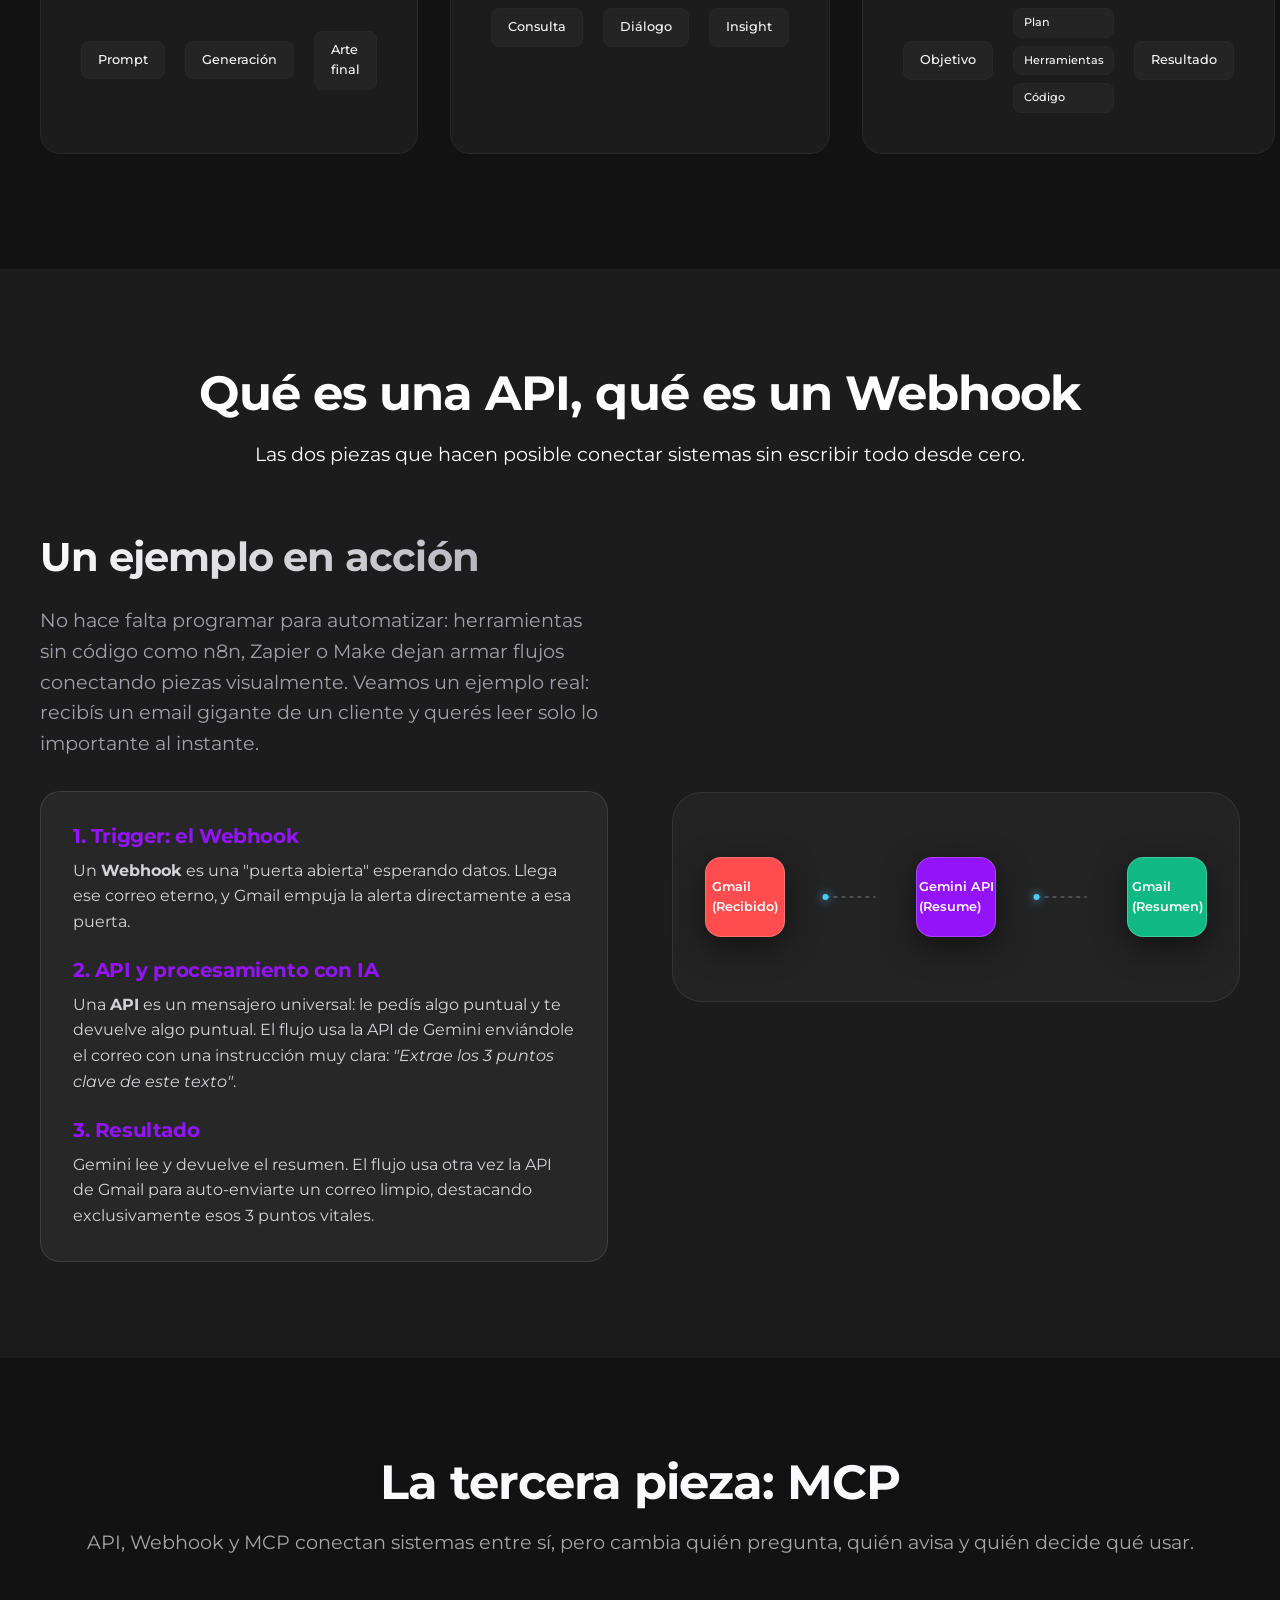
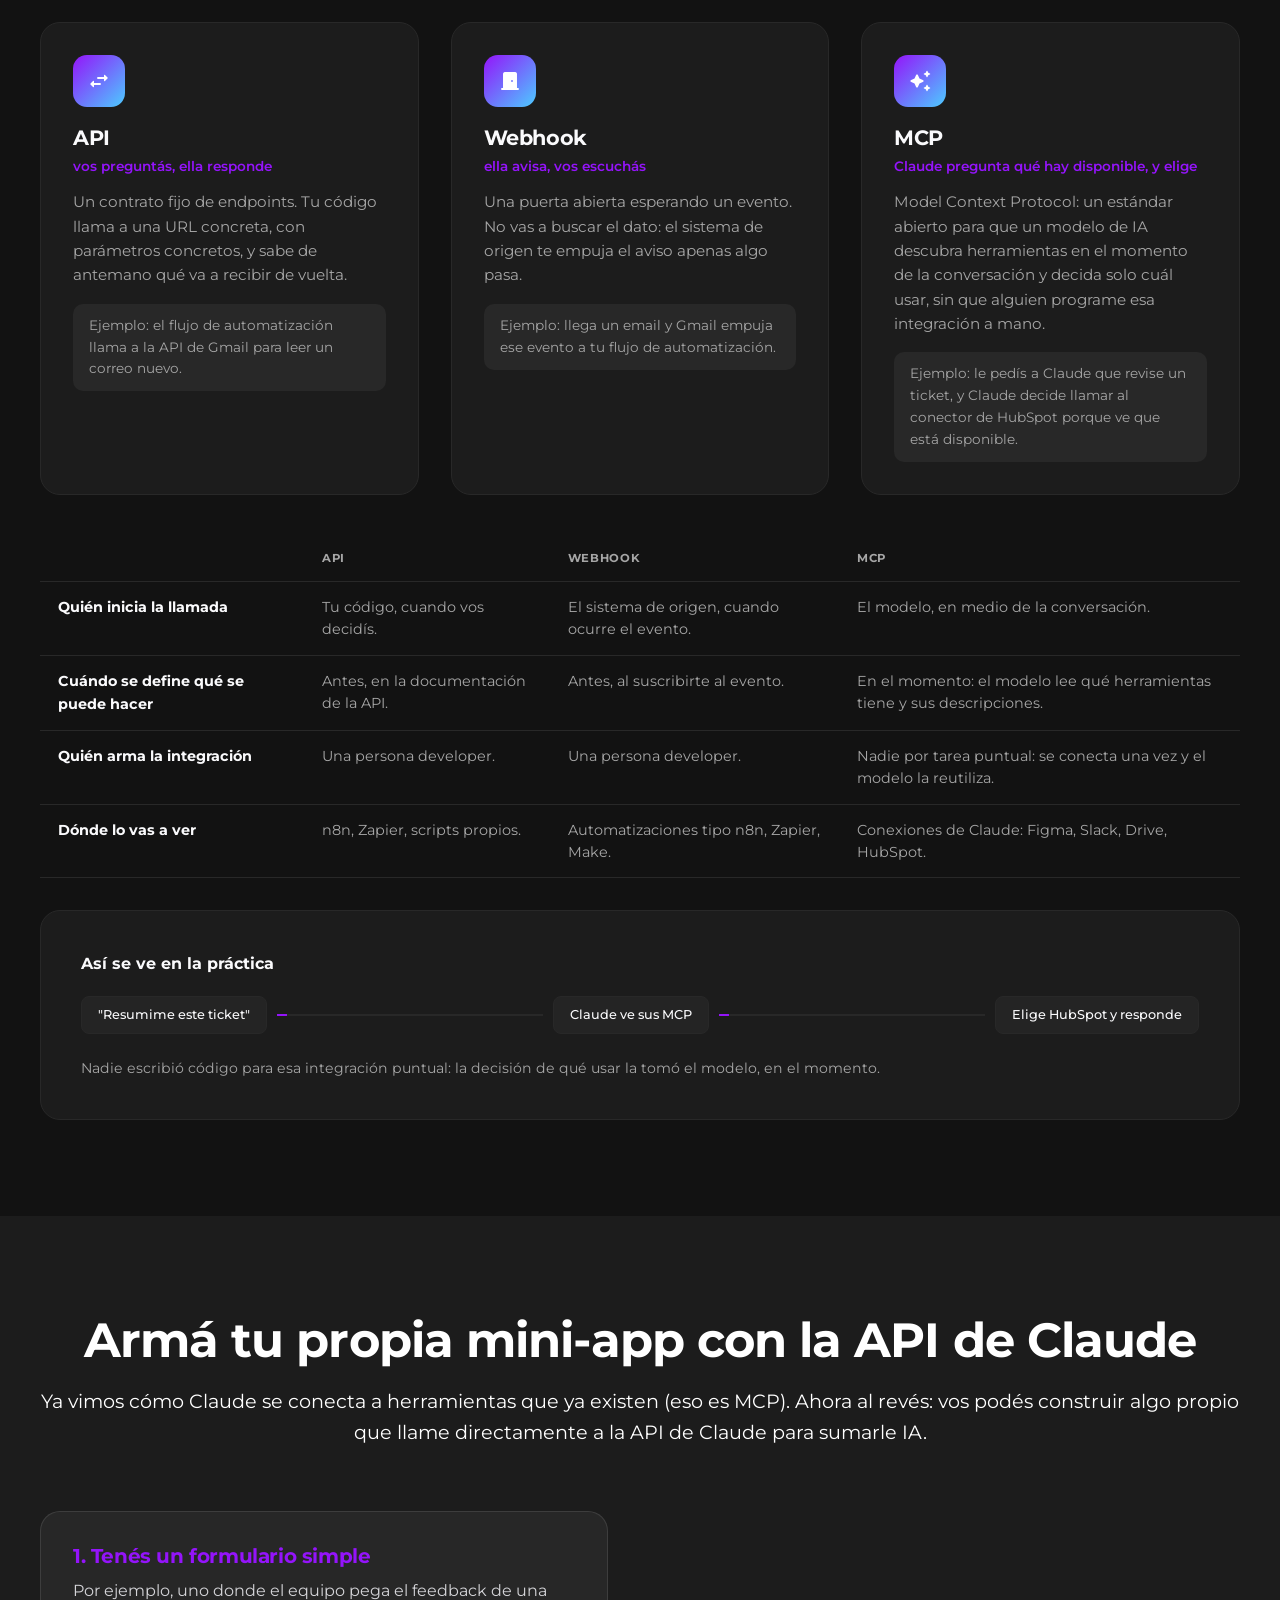
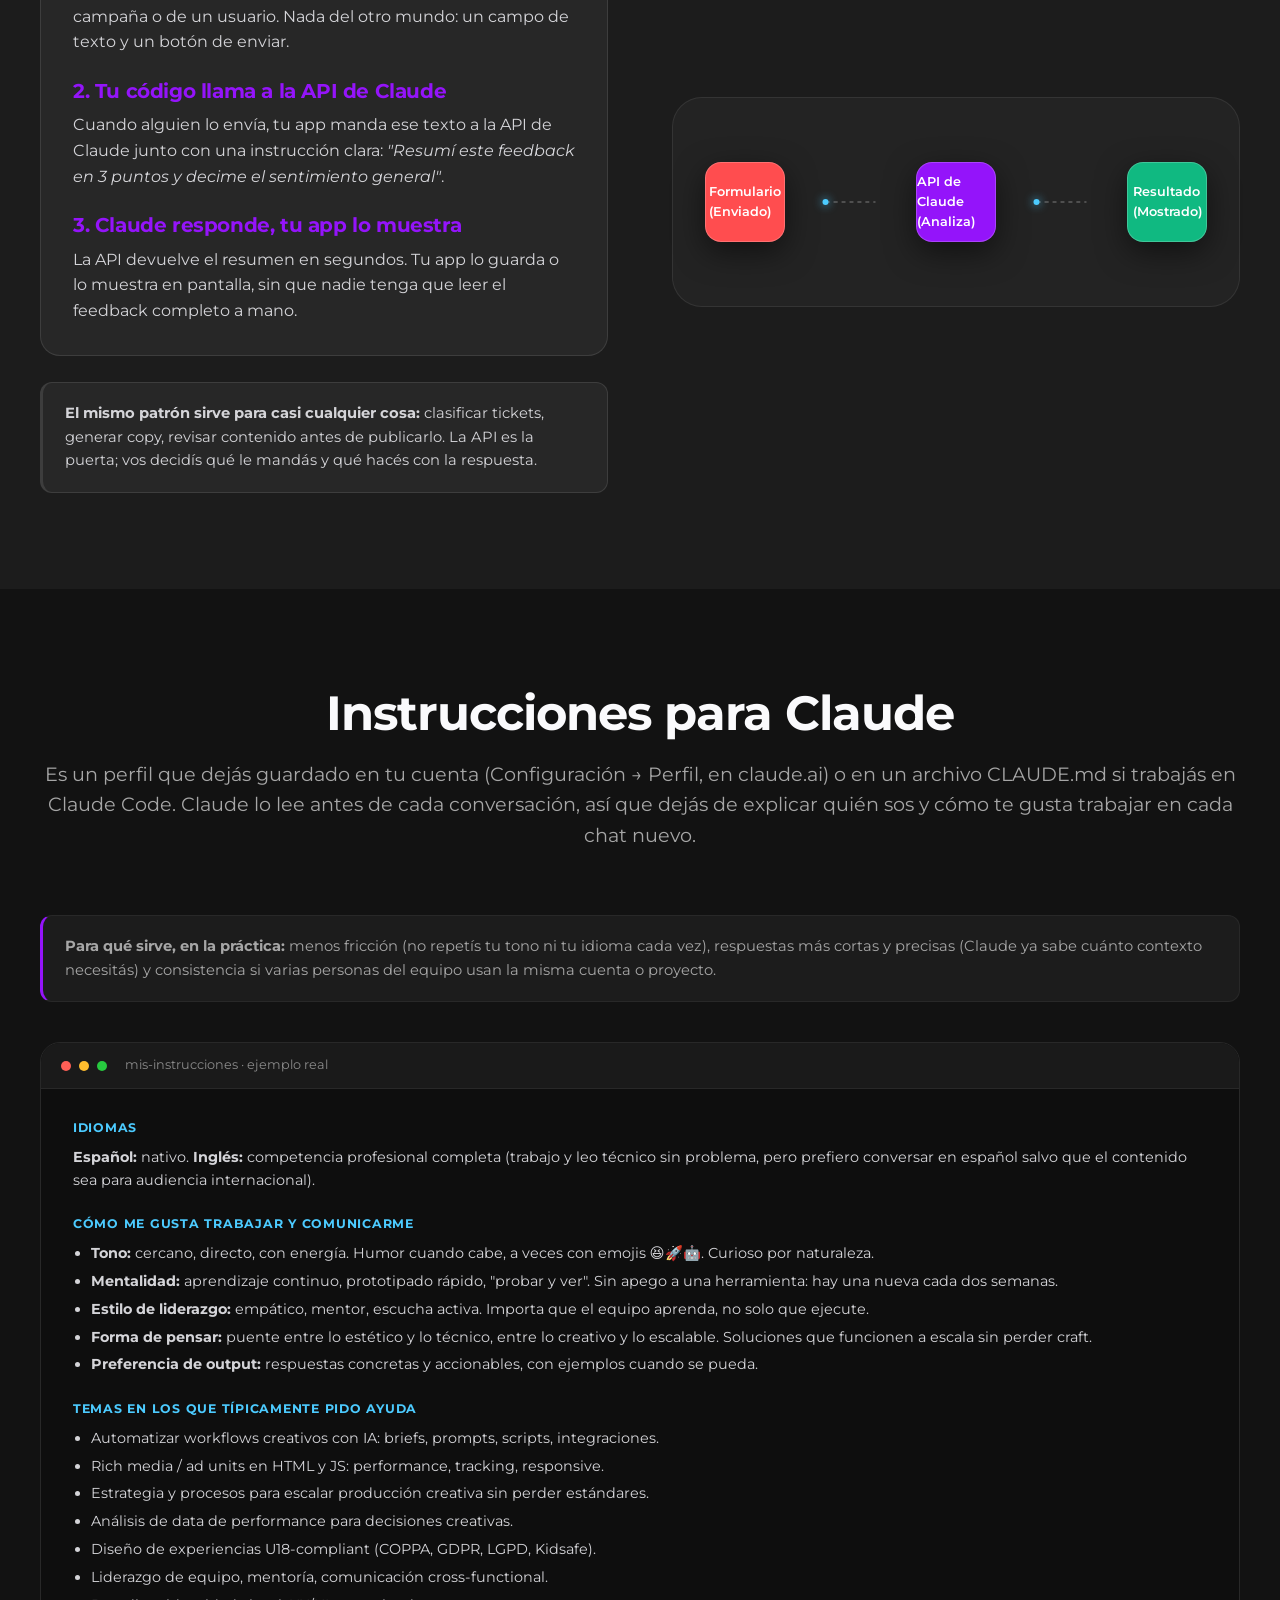
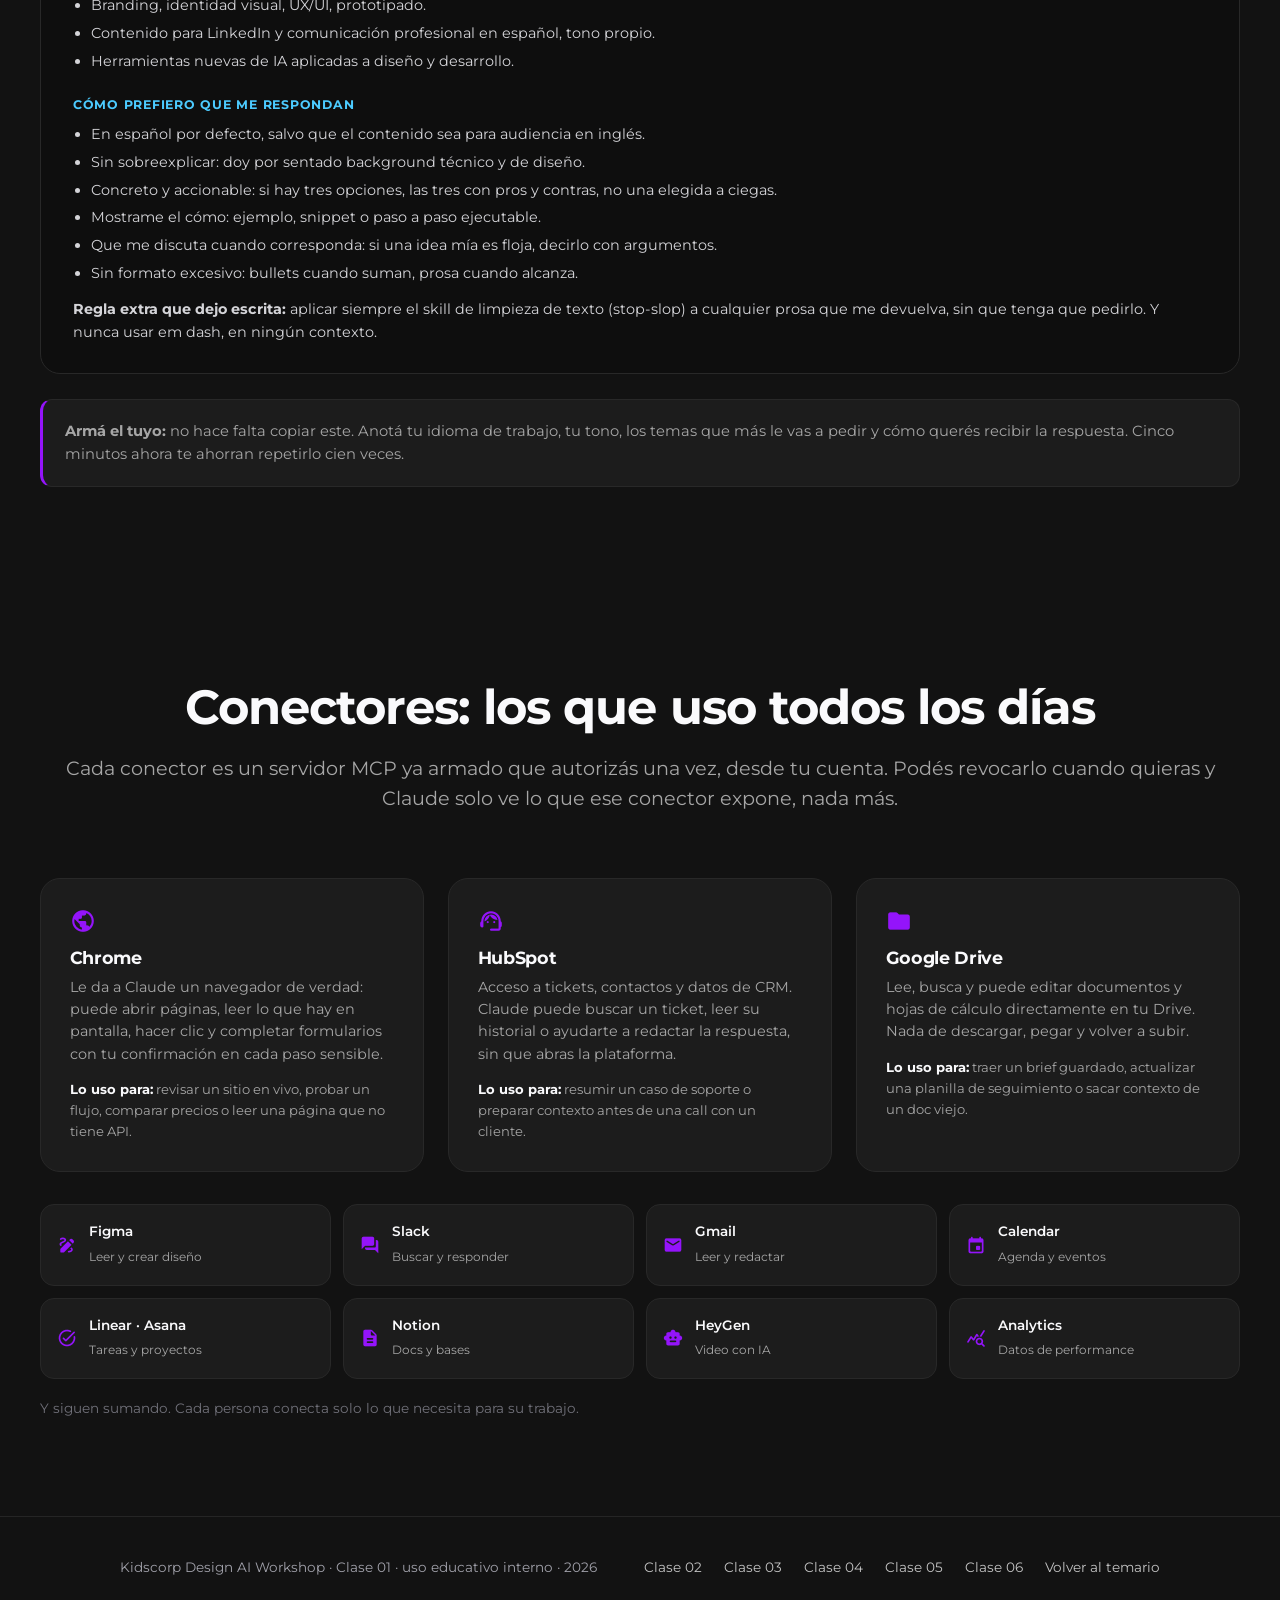
==== commit 46612866: "Add Clase 05 y 06 (Design System + Claude Design), Artifacts, and quiz expansion - Nuevas Clase 05 (" ====
--- a/clase-01/index.html
+++ b/clase-01/index.html
@@ -406,6 +406,8 @@
                     <a href="../clase-02/index.html">Clase 02</a>
                     <a href="../clase-03/index.html">Clase 03</a>
                     <a href="../clase-04/index.html">Clase 04</a>
+                    <a href="../clase-05/index.html">Clase 05</a>
+                    <a href="../clase-06/index.html">Clase 06</a>
                     <a href="../index.html">Volver al temario</a>
                 </div>
             </div>
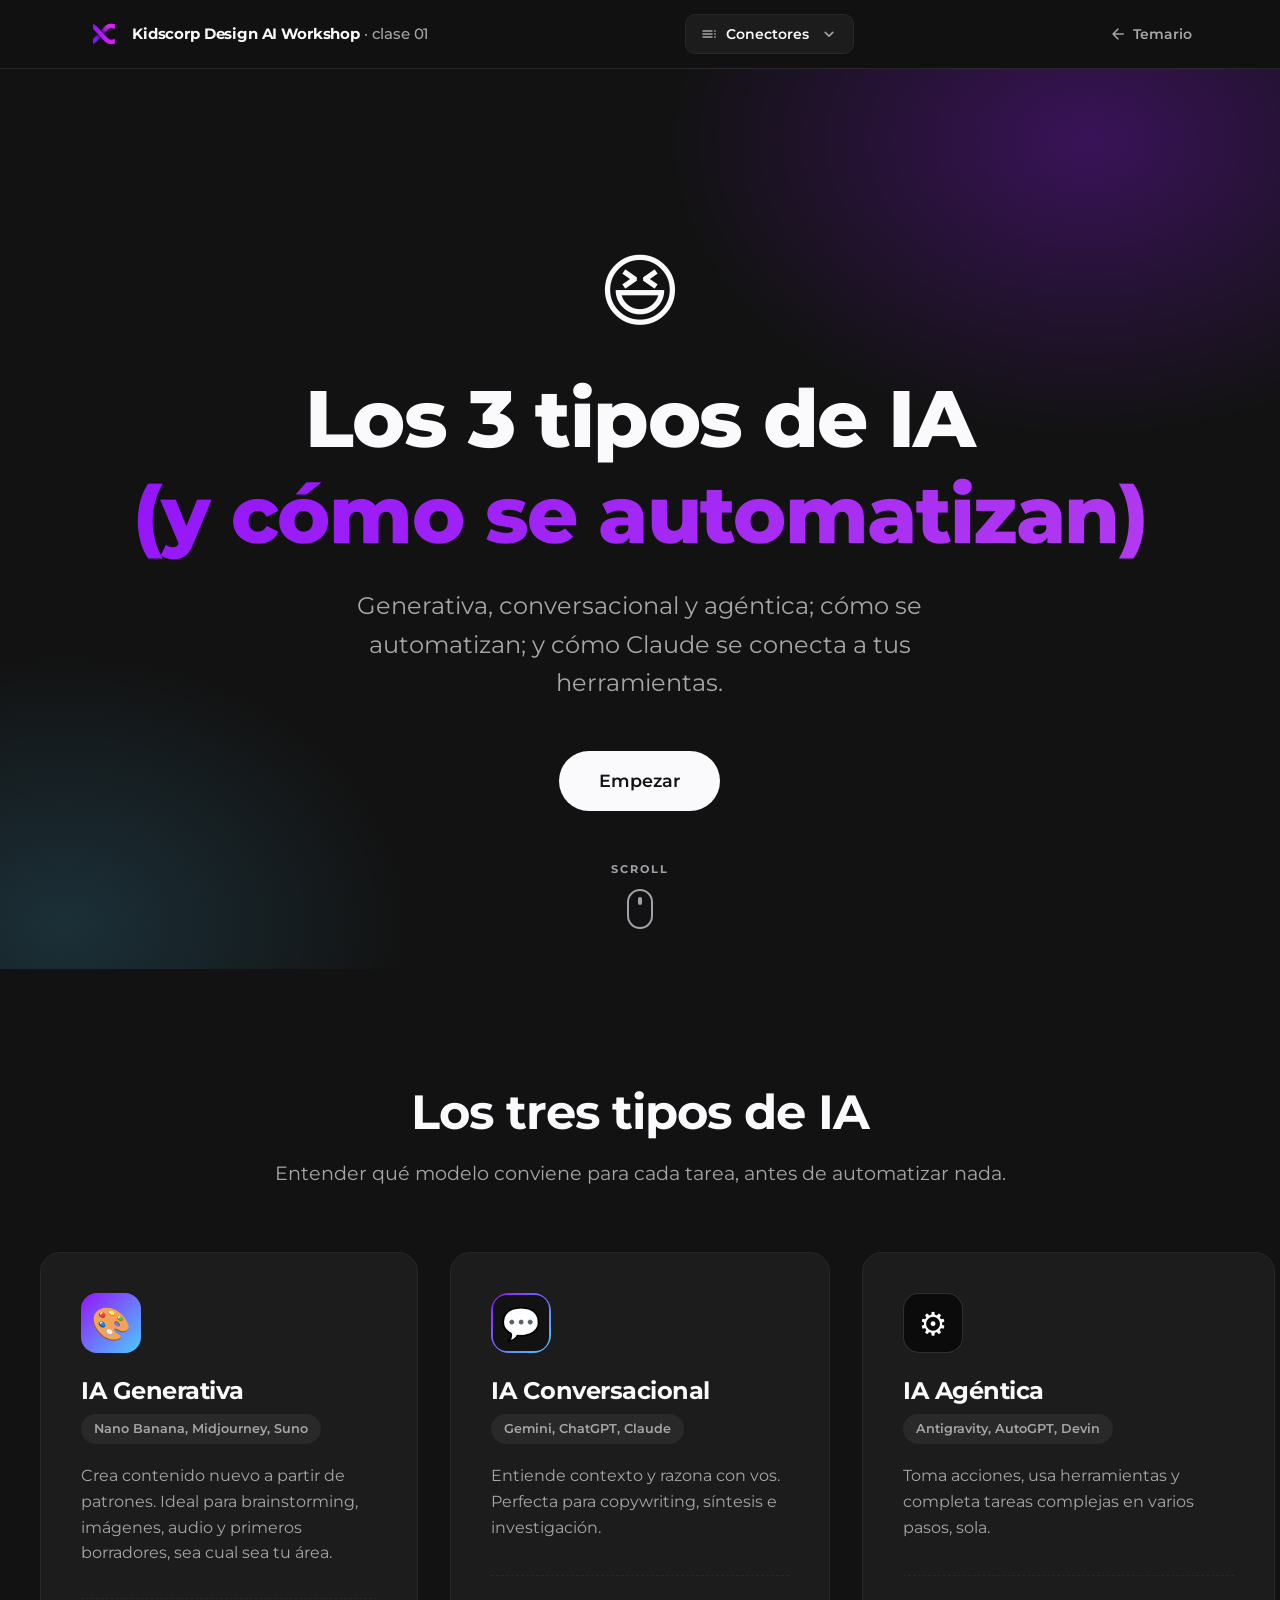
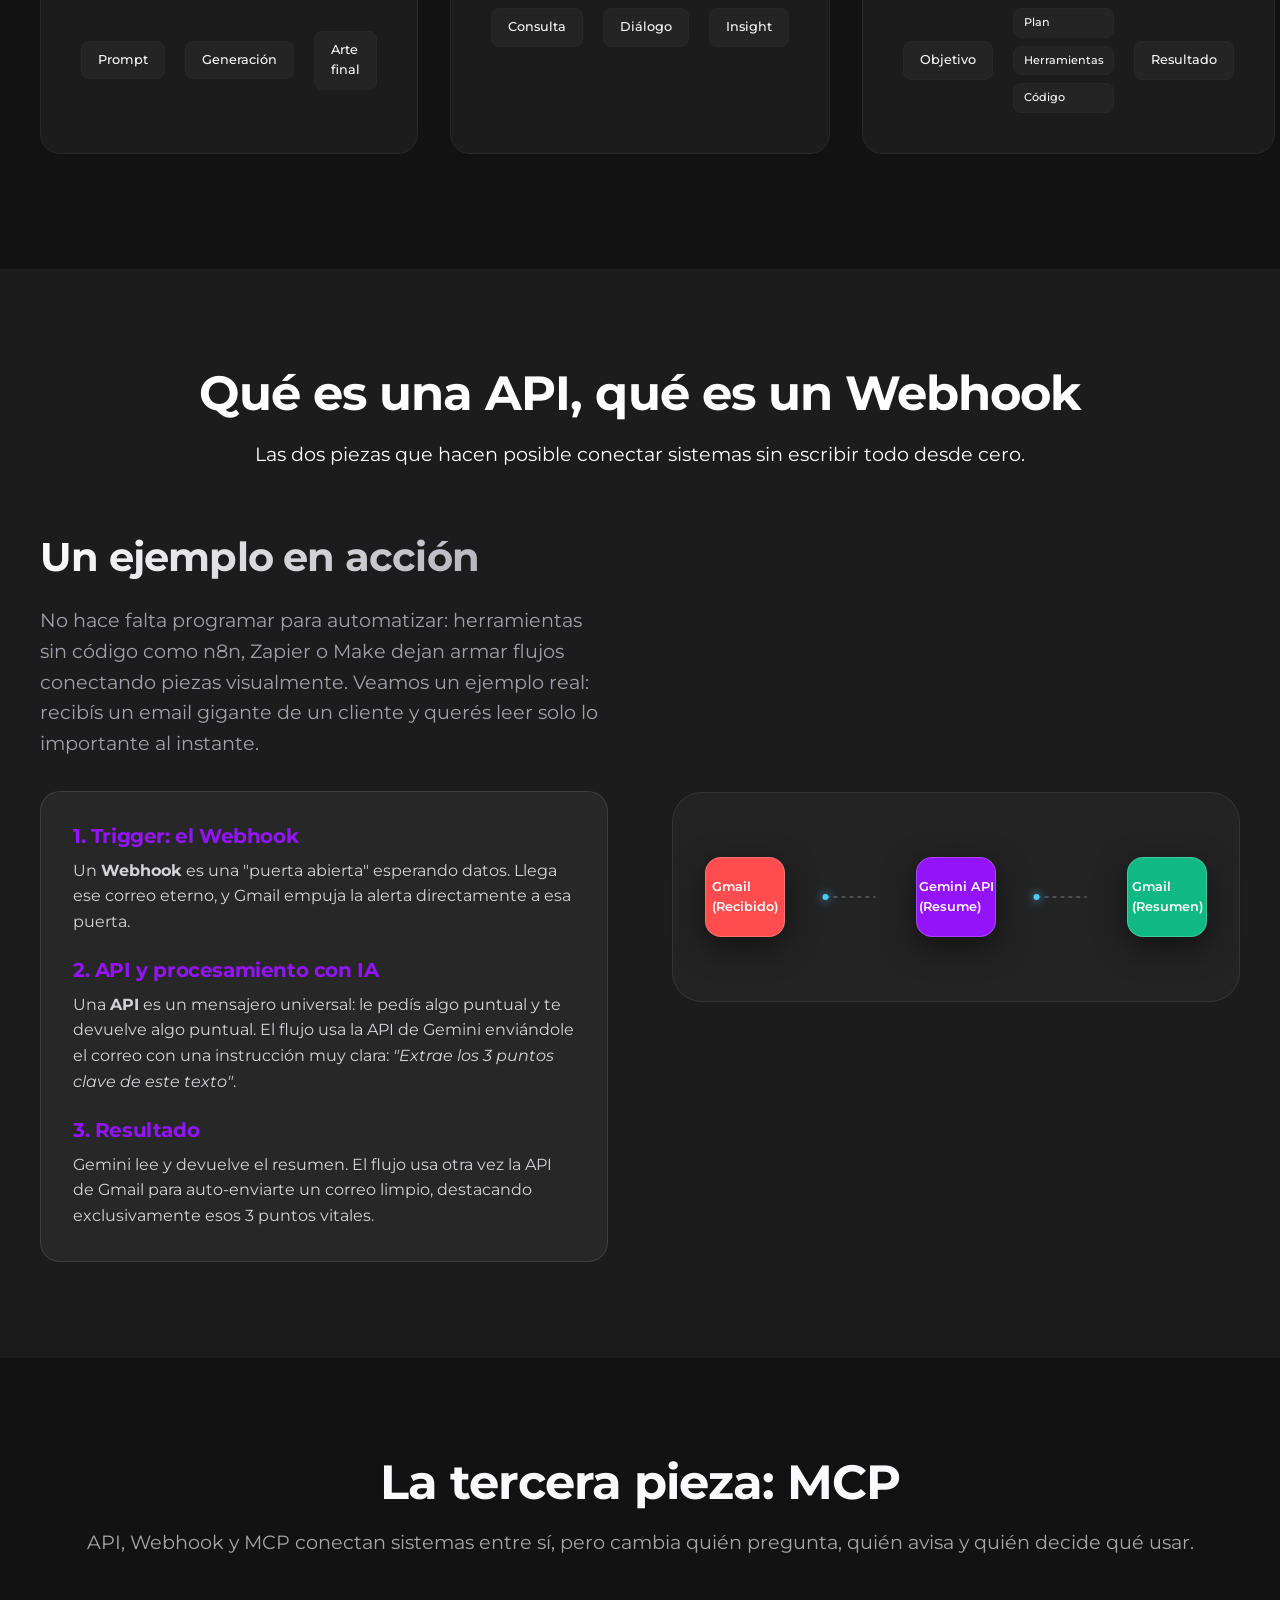
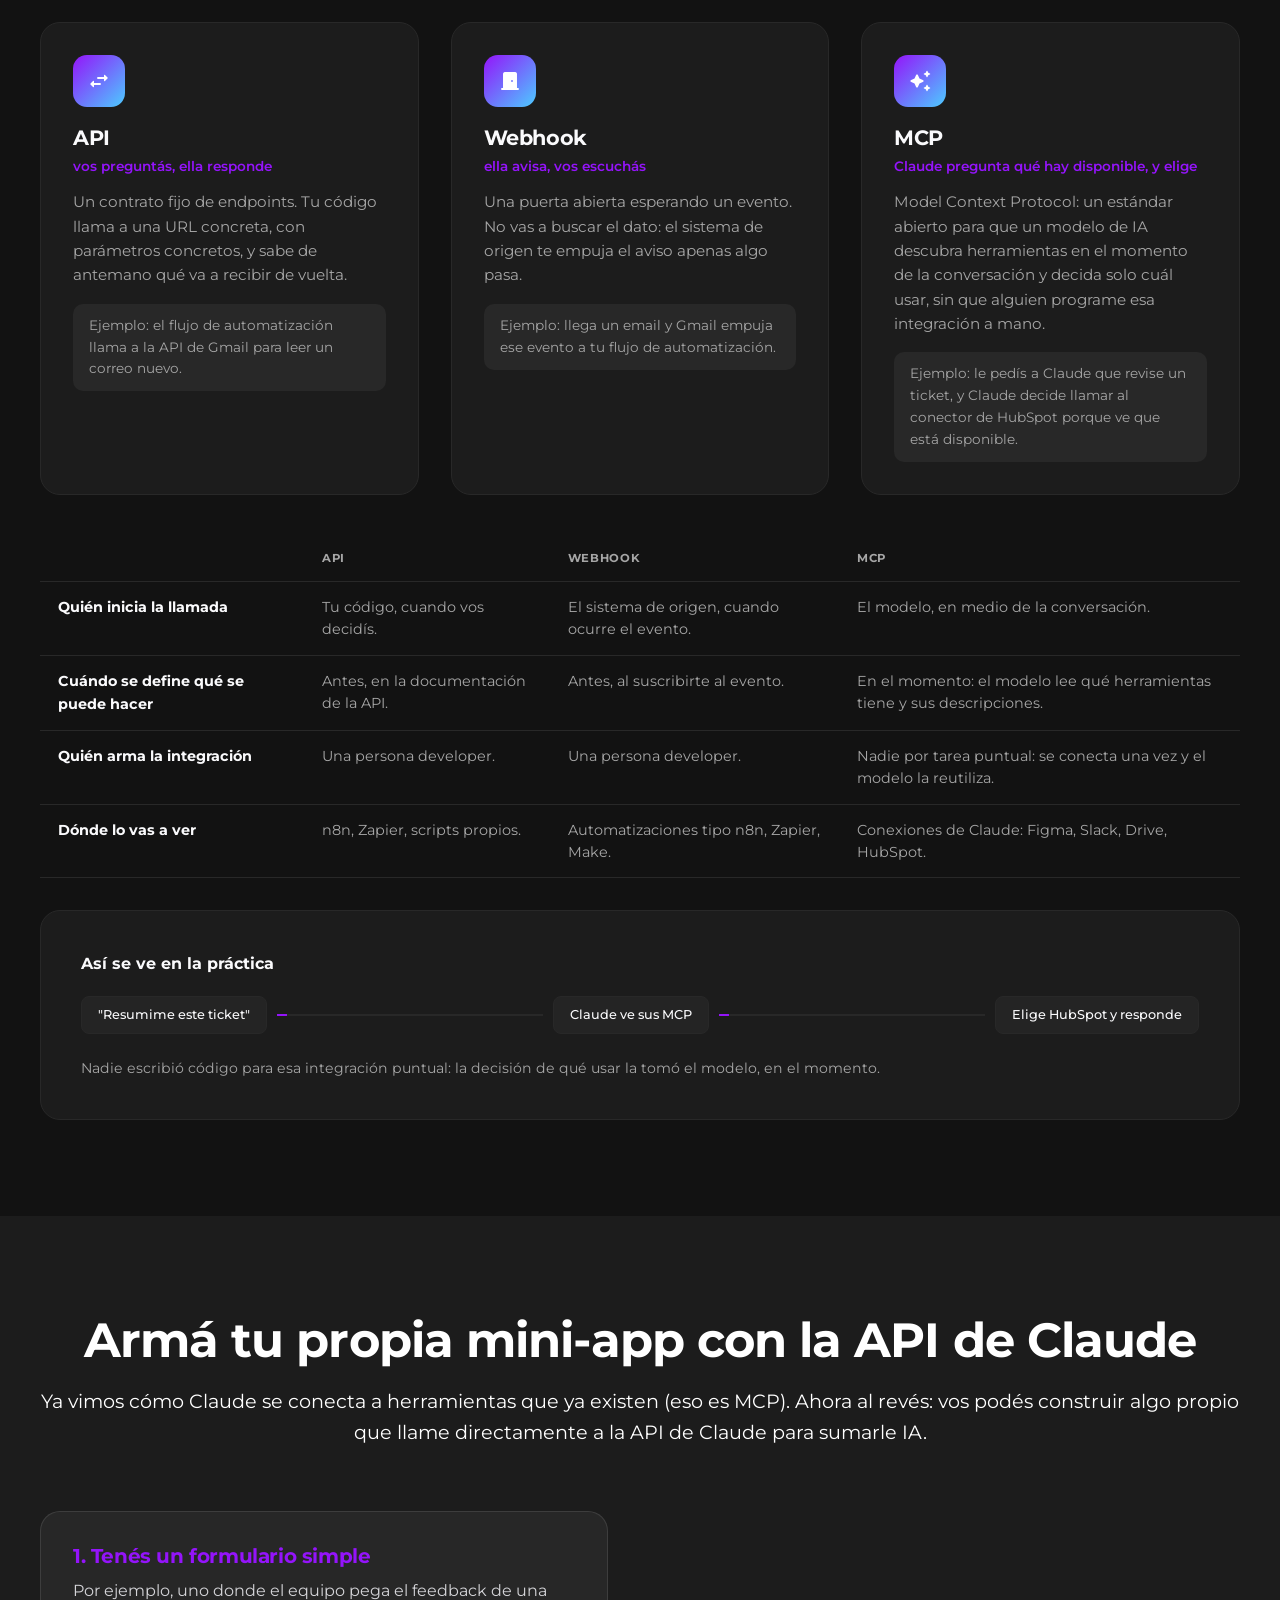
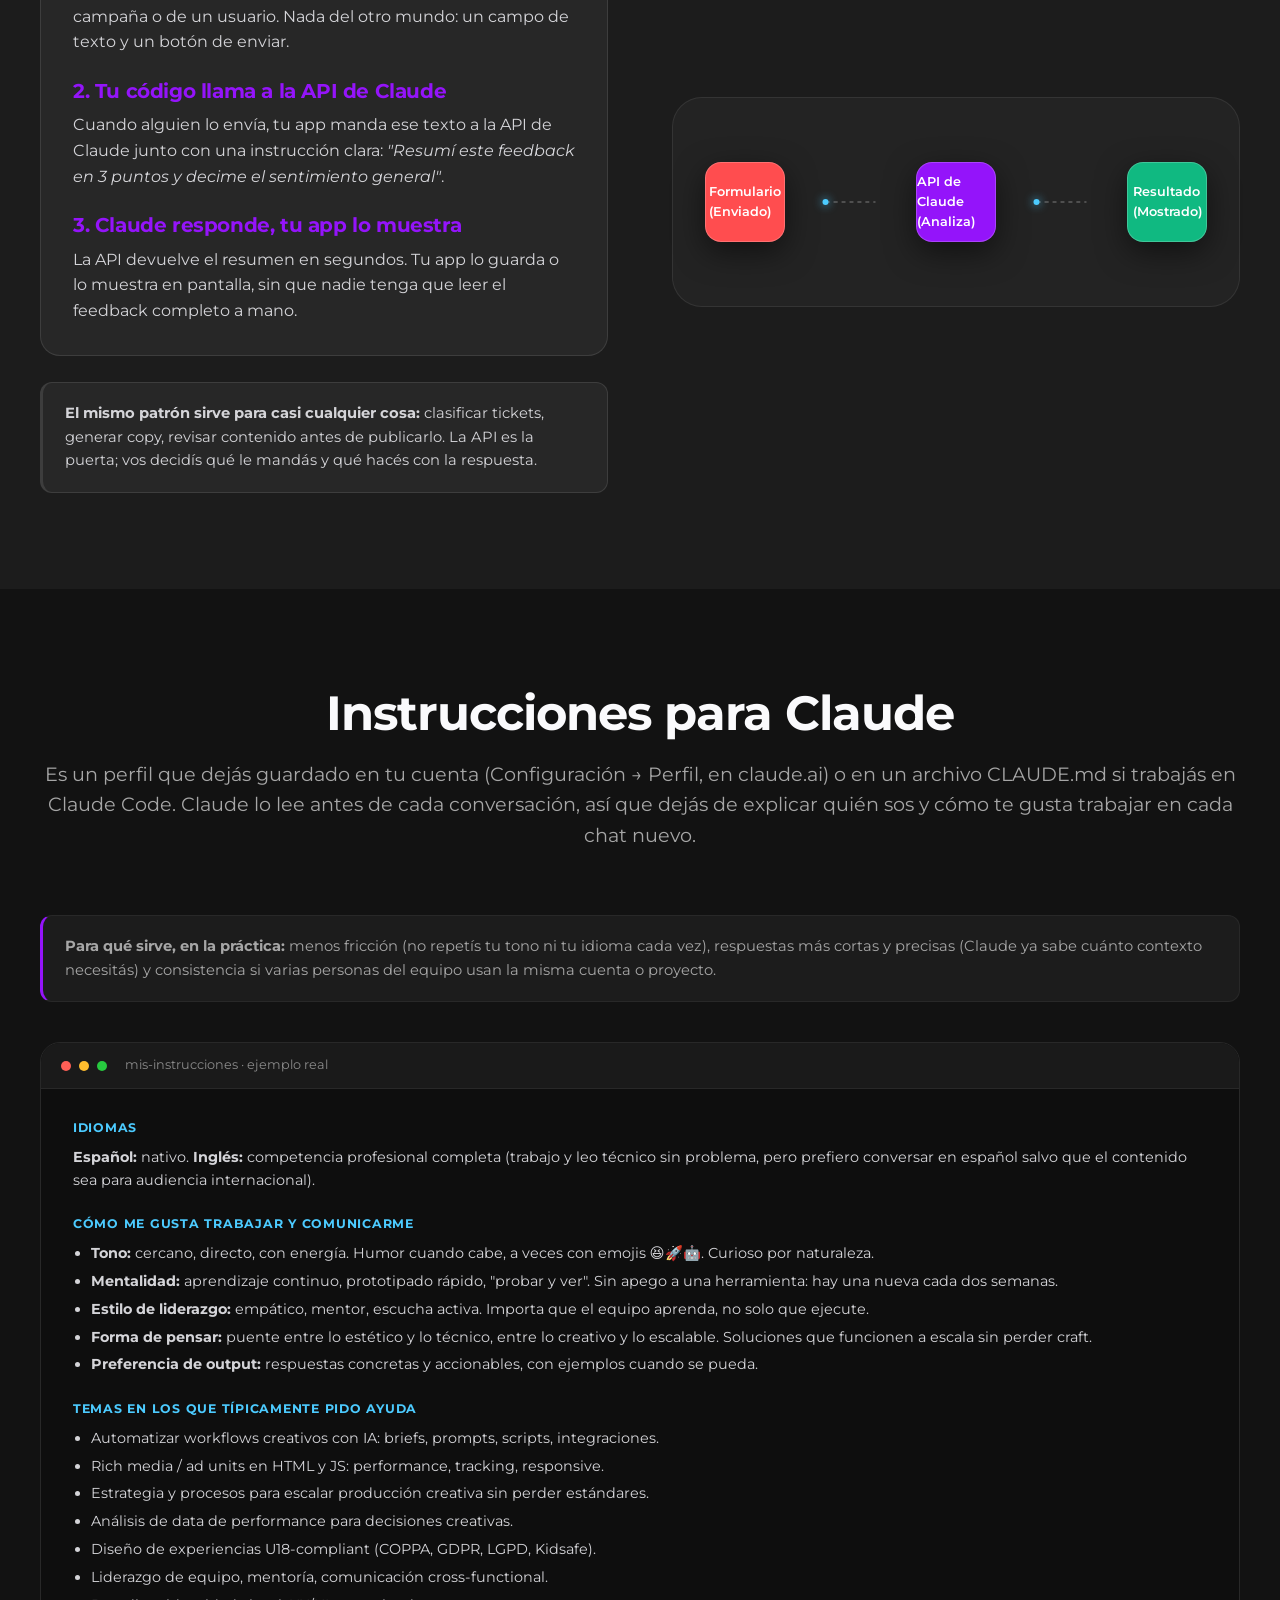
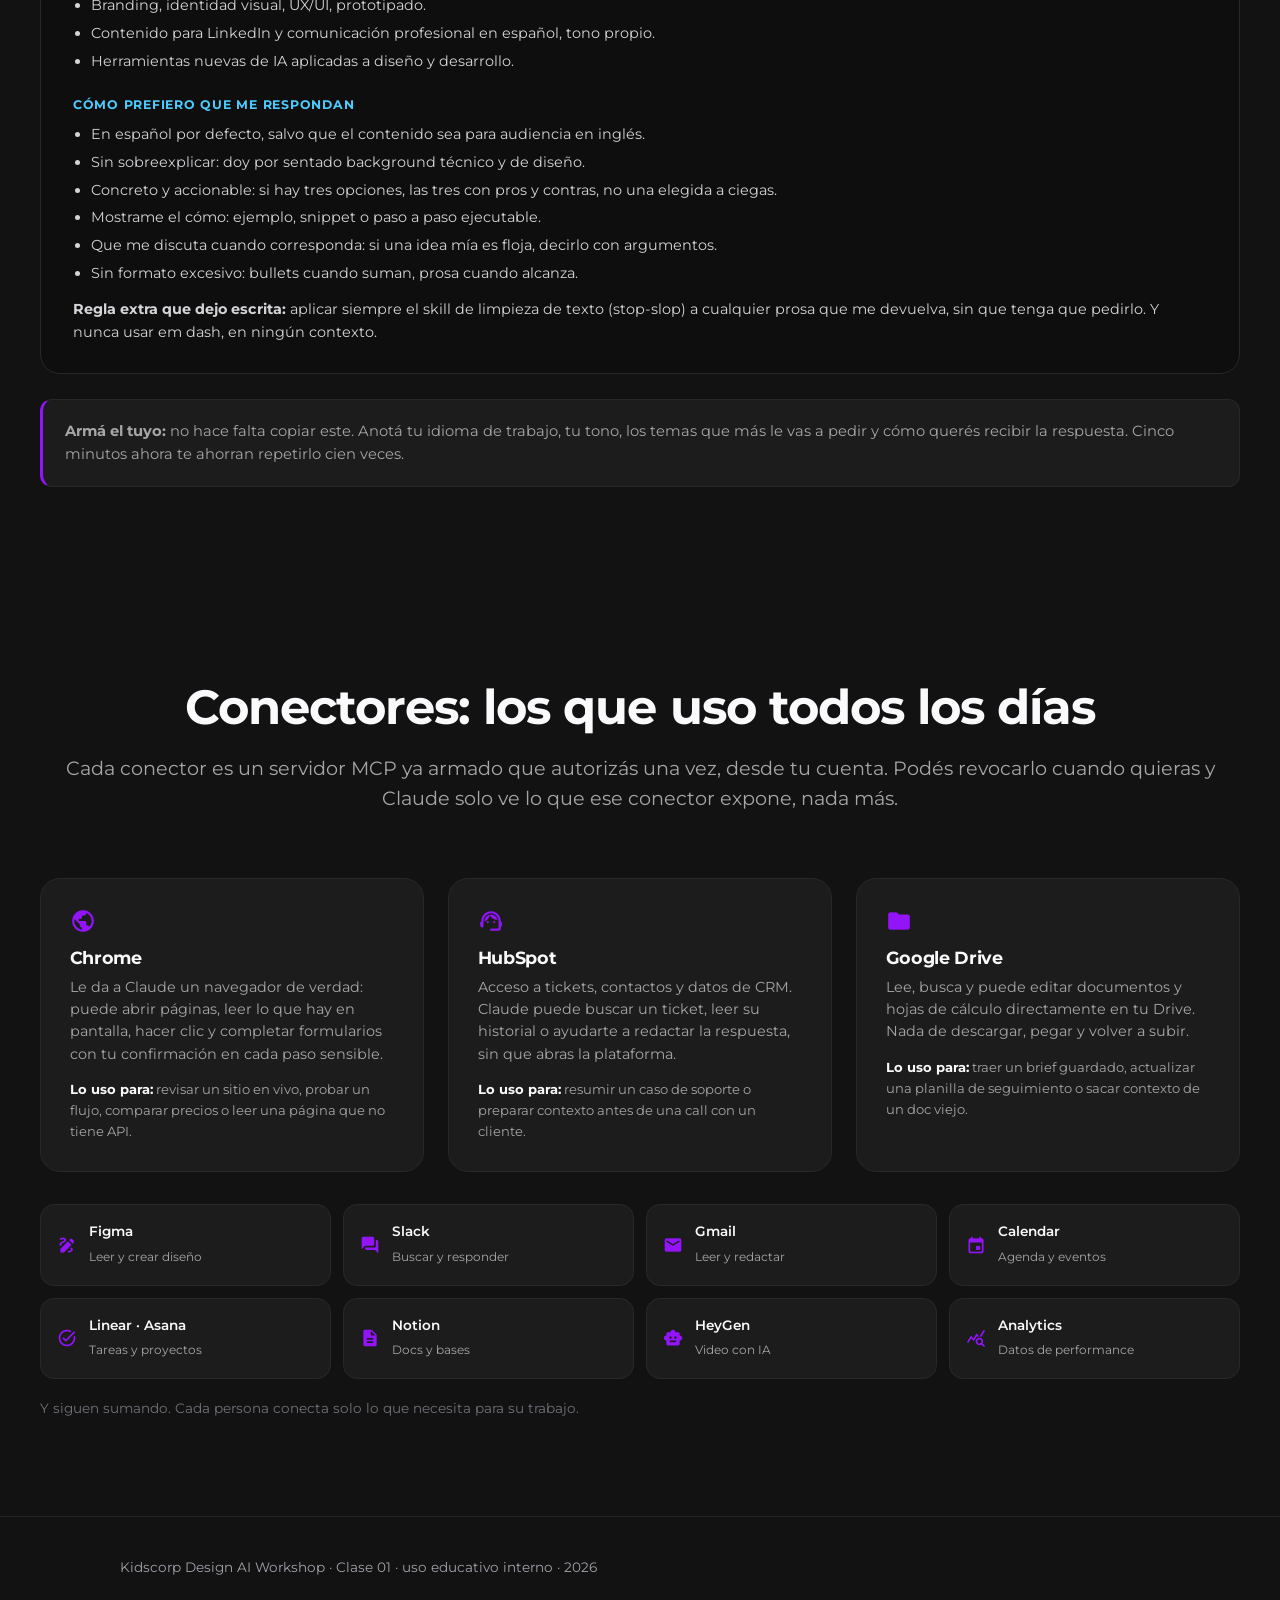
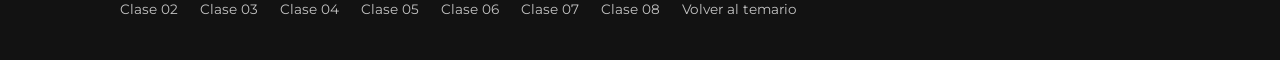
==== commit ac51addc: "Add Clase 07 (Rutinas) y Clase 08 (Videos y motion), temario a 8 clases - Clase 07: rutinas programa" ====
--- a/clase-01/index.html
+++ b/clase-01/index.html
@@ -408,6 +408,8 @@
                     <a href="../clase-04/index.html">Clase 04</a>
                     <a href="../clase-05/index.html">Clase 05</a>
                     <a href="../clase-06/index.html">Clase 06</a>
+                    <a href="../clase-07/index.html">Clase 07</a>
+                    <a href="../clase-08/index.html">Clase 08</a>
                     <a href="../index.html">Volver al temario</a>
                 </div>
             </div>
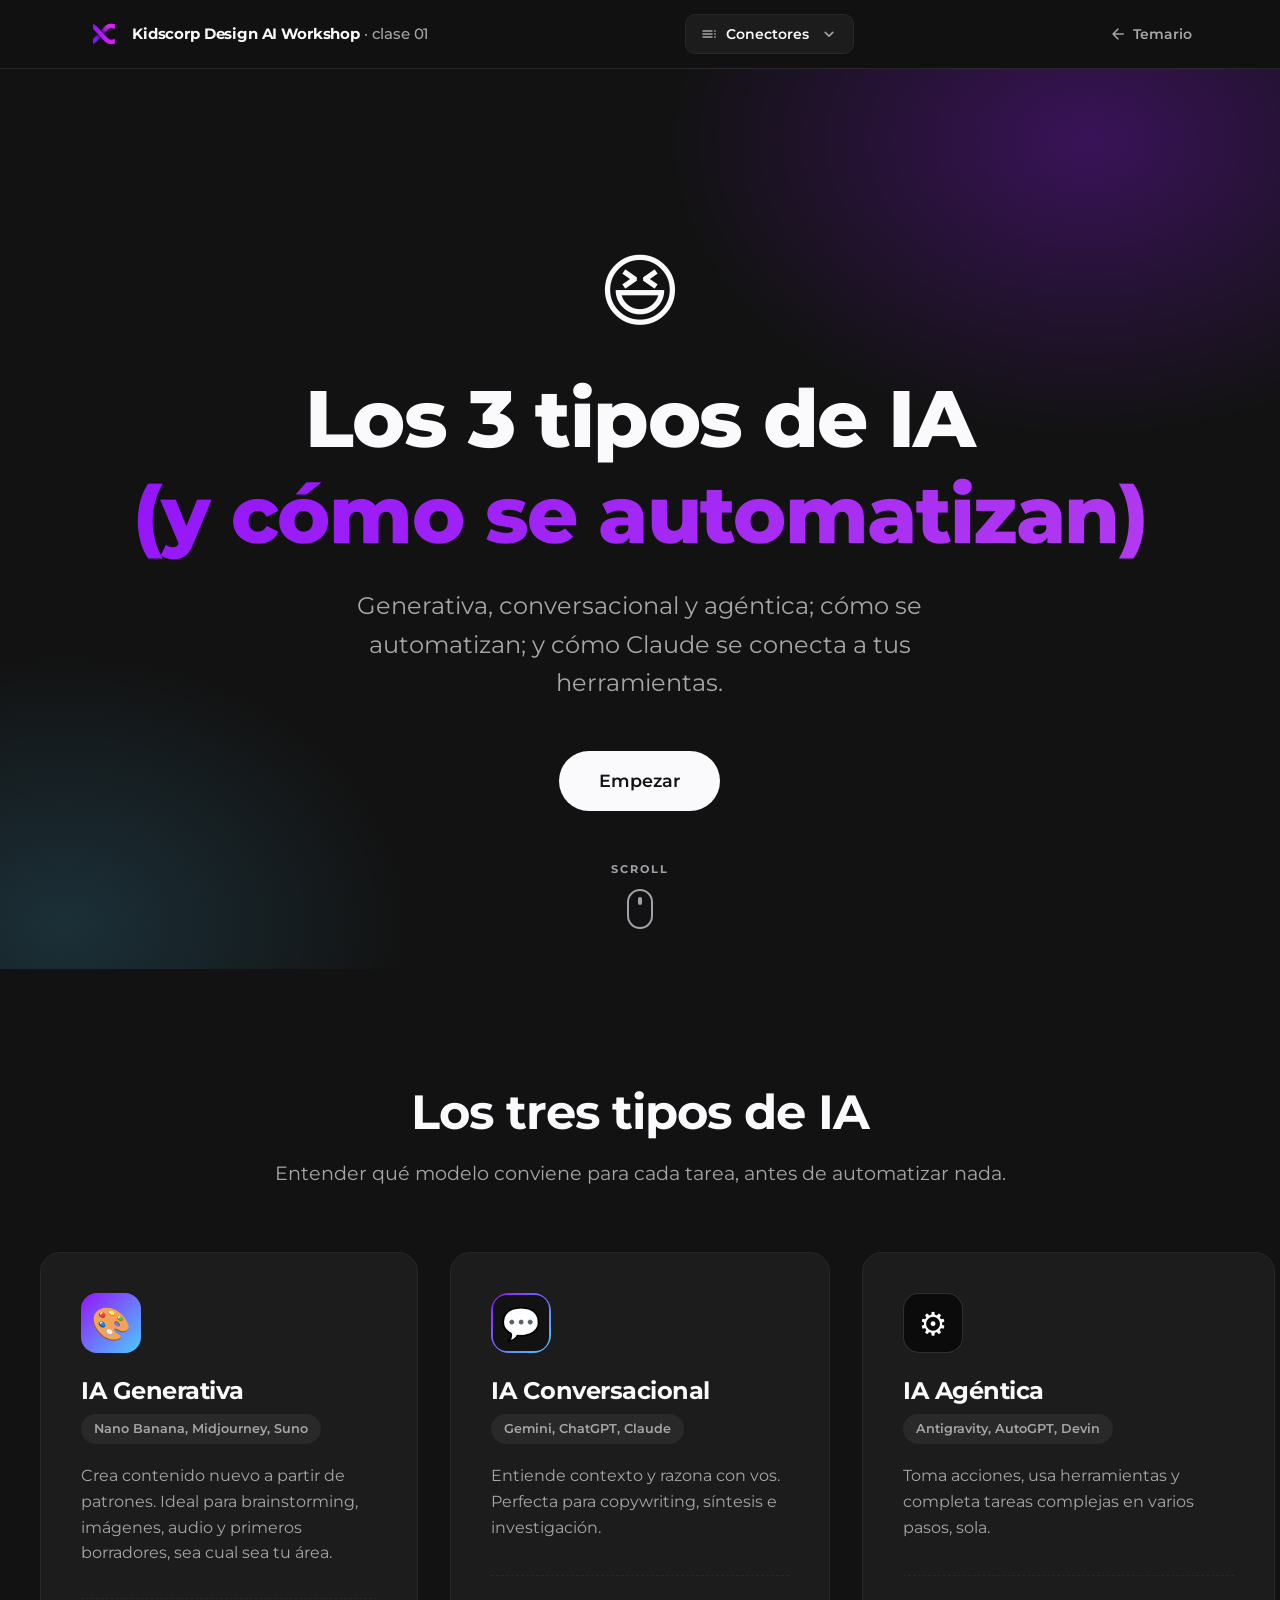
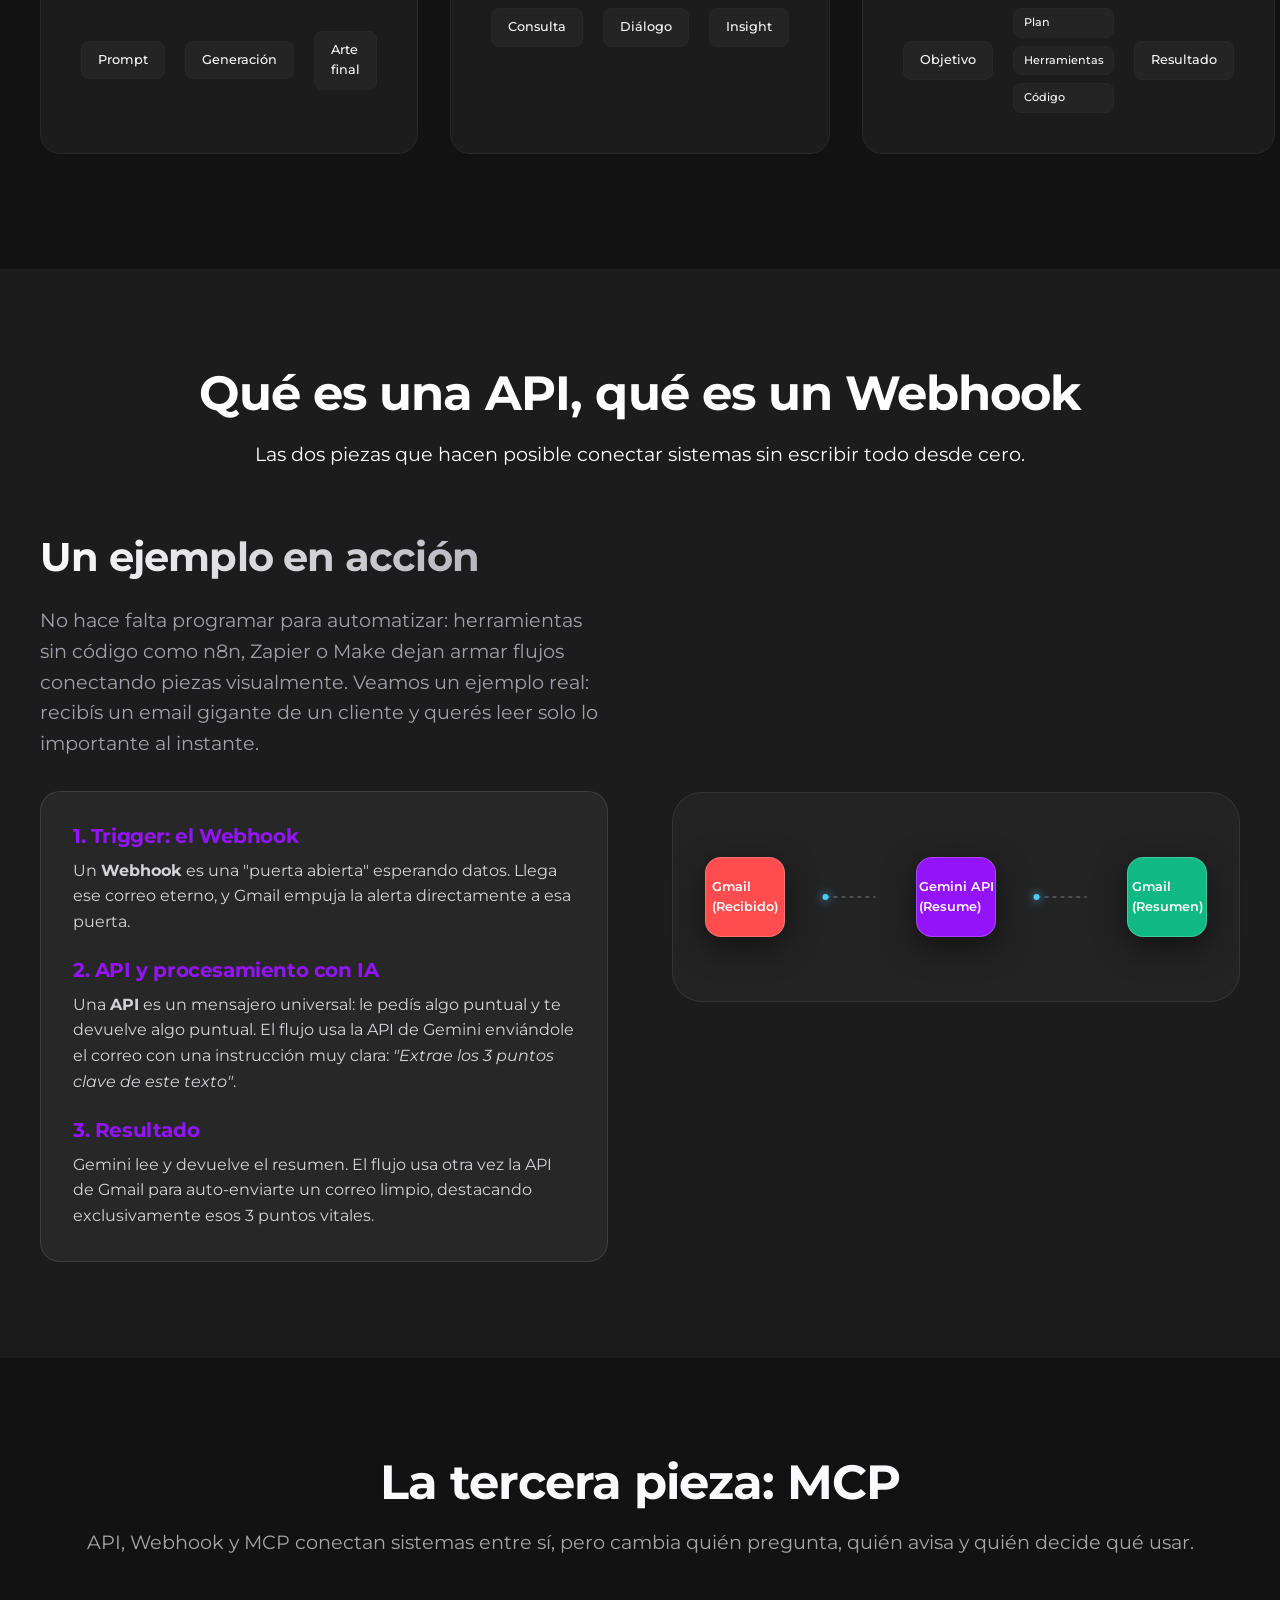
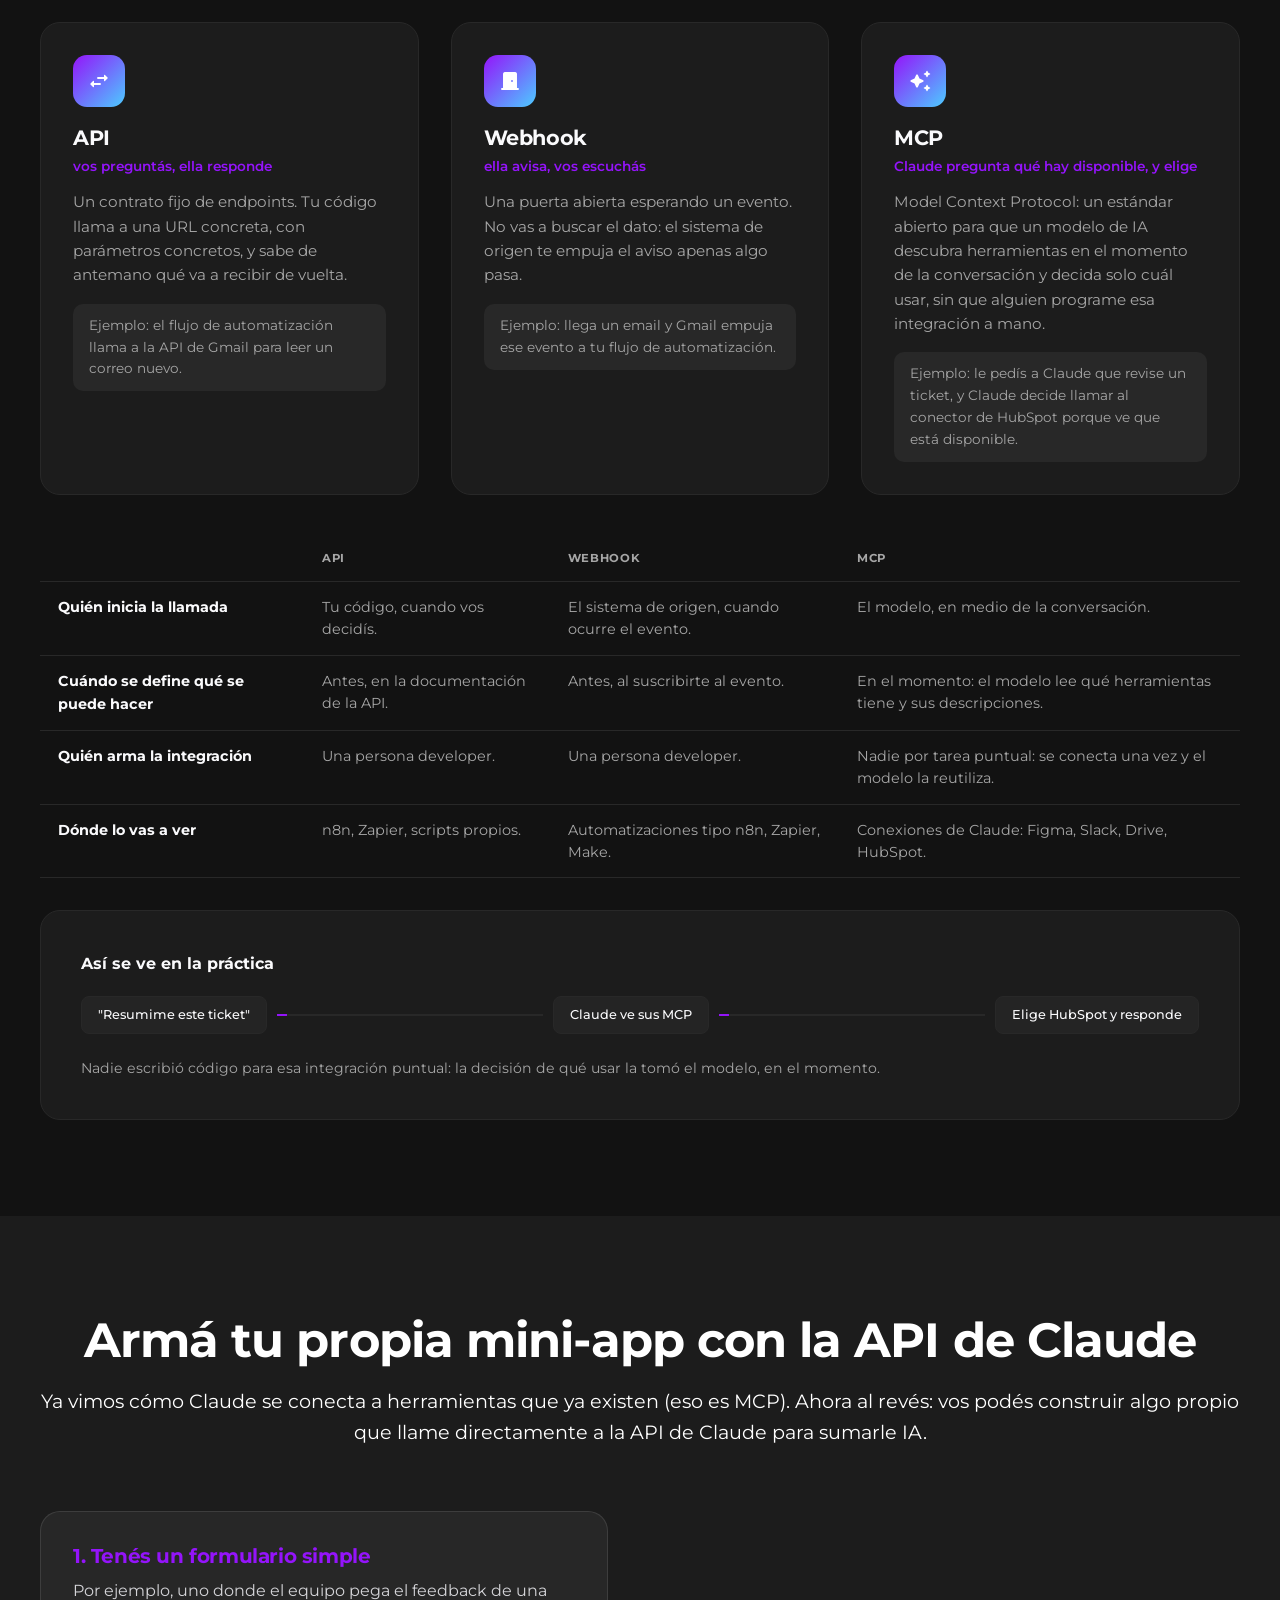
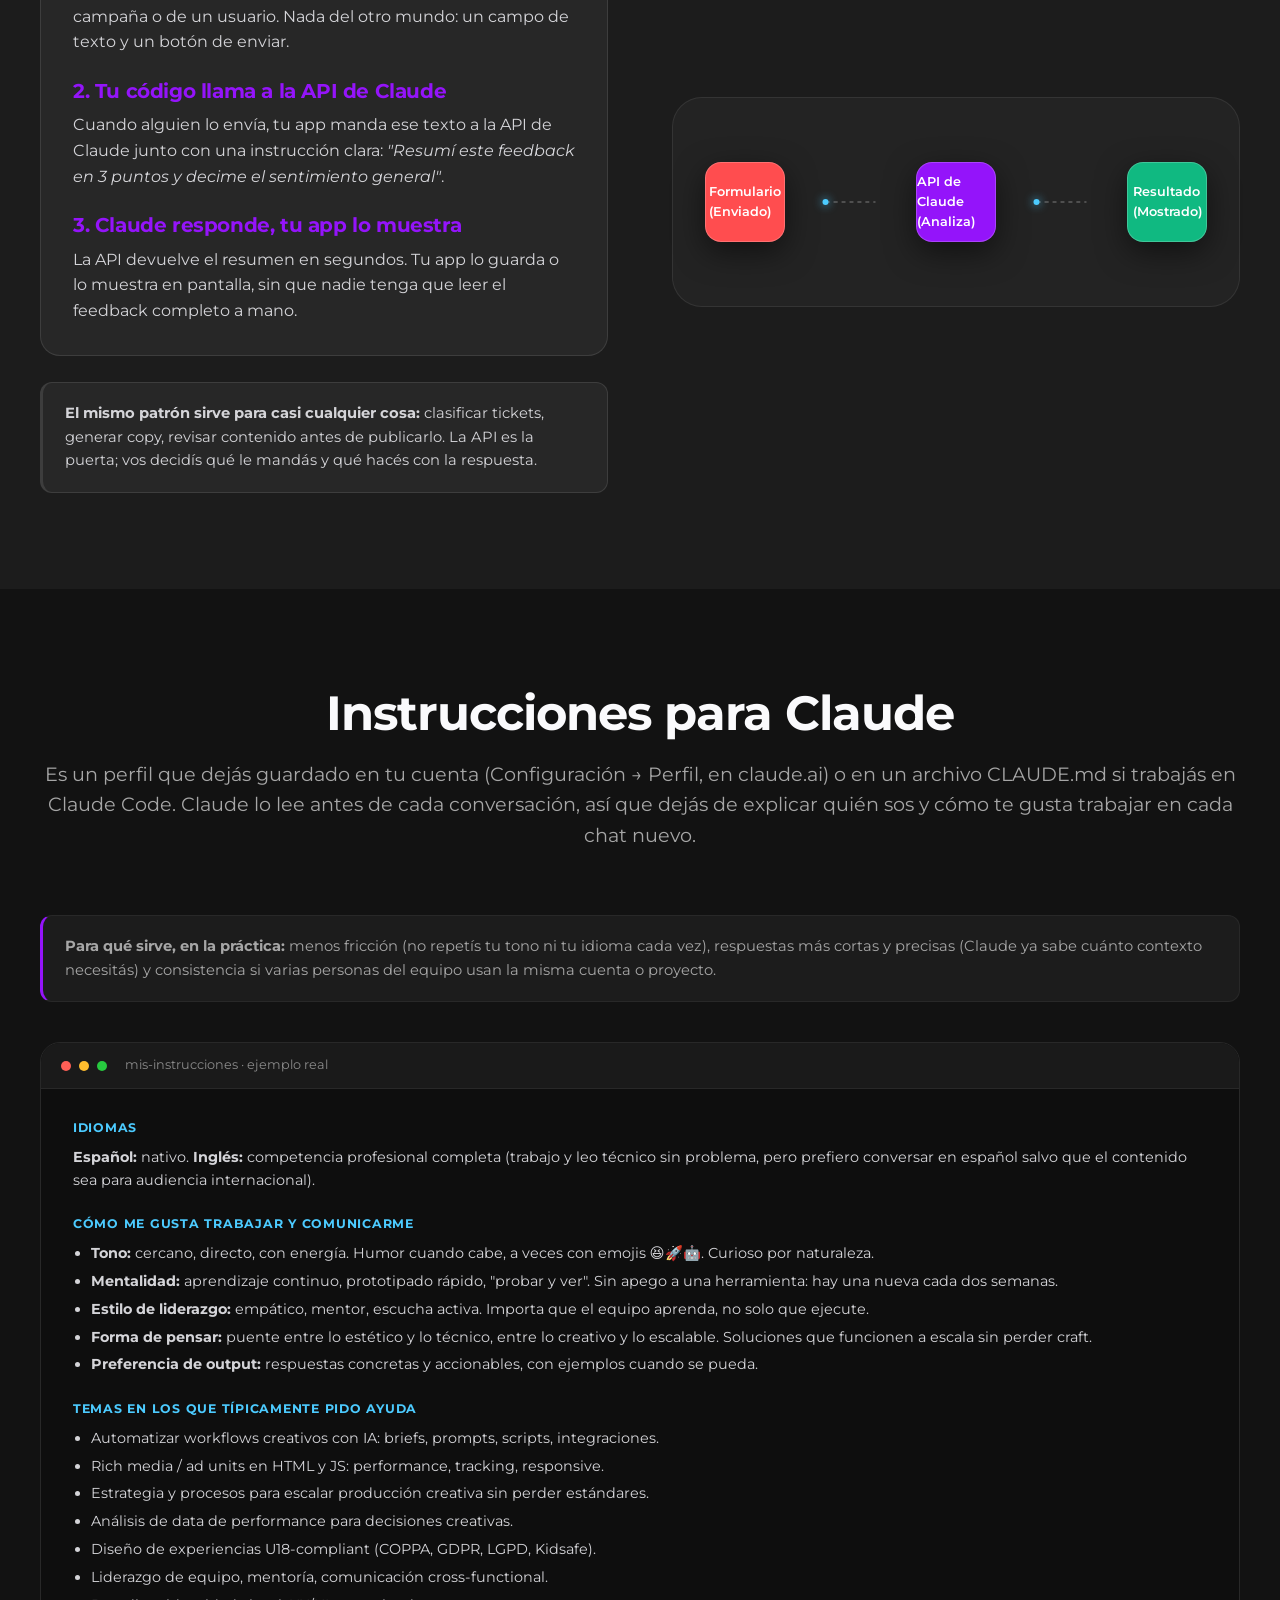
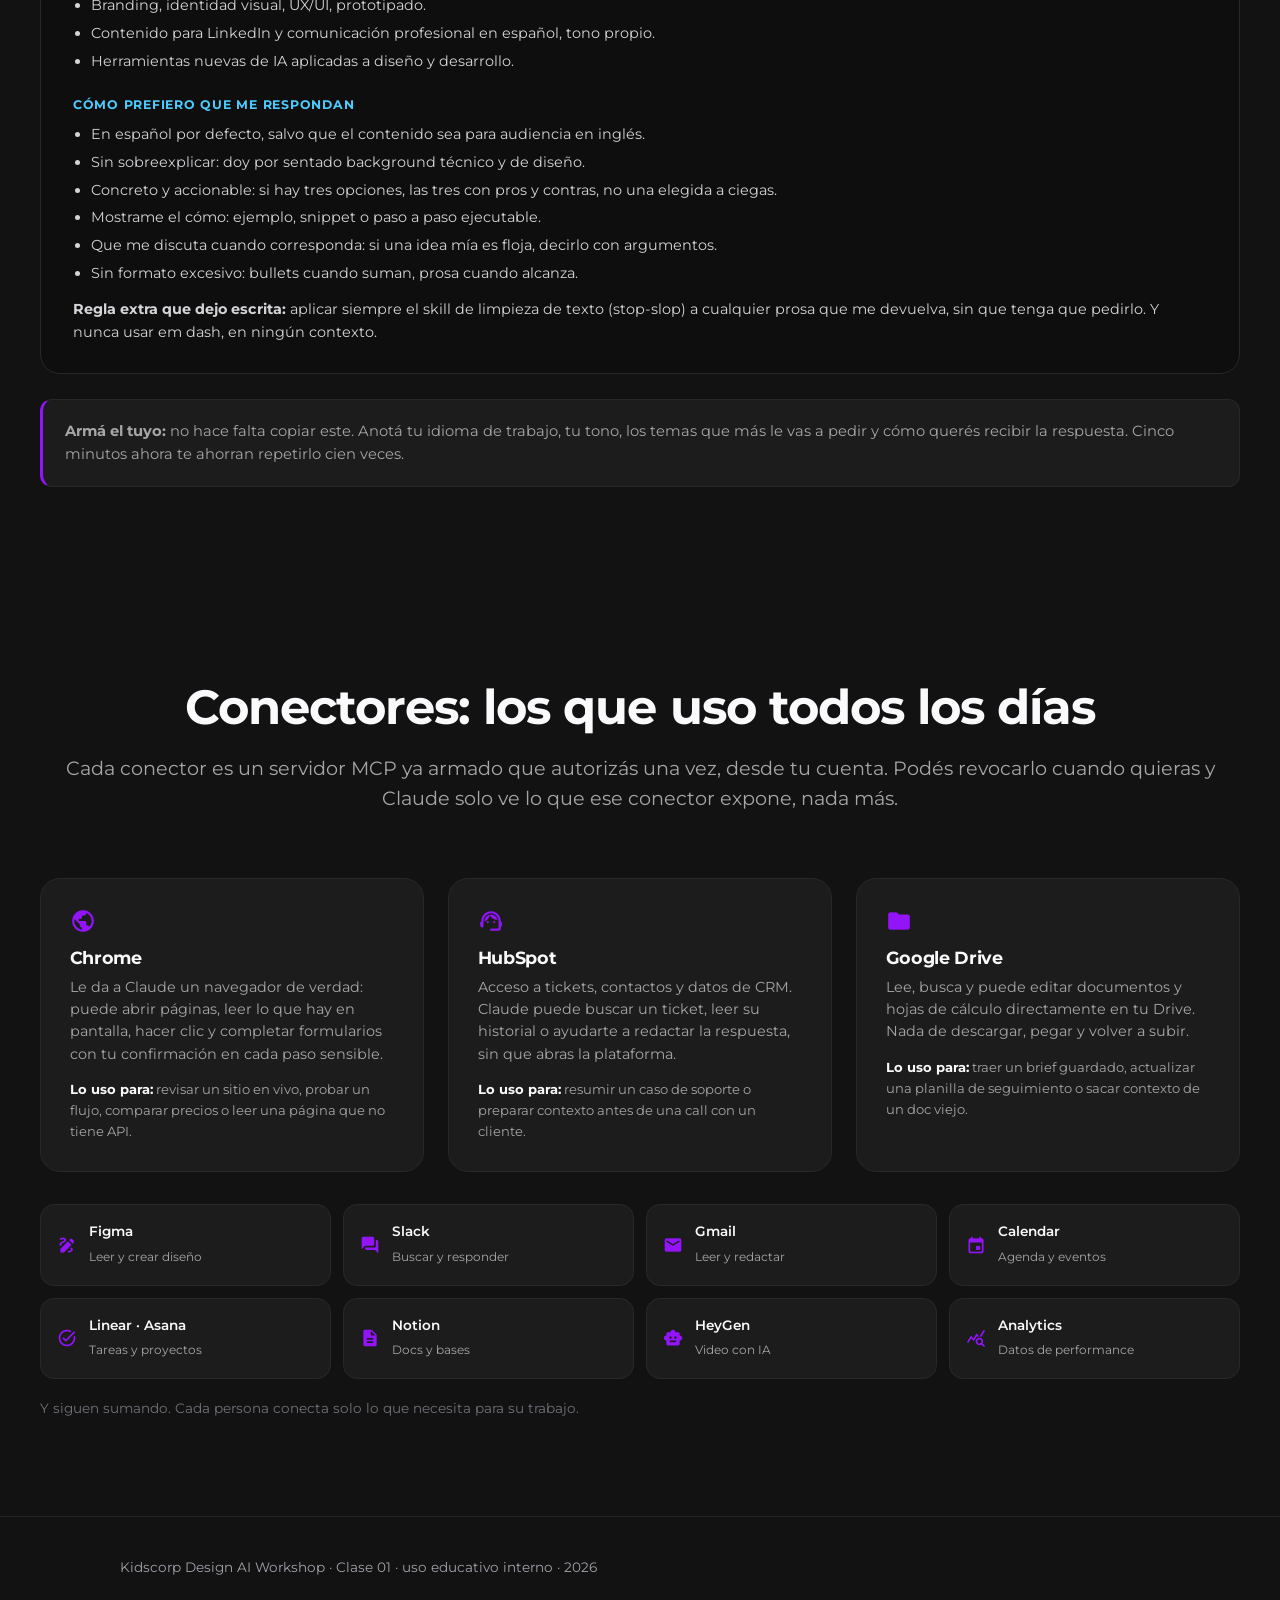
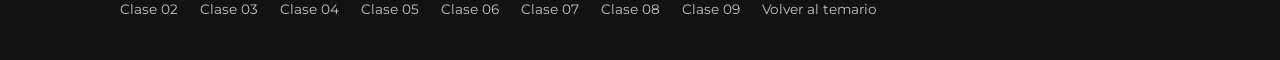
==== commit b112da3c: "Add Clase 09 (Claude en Chrome), temario a 9 clases - Clase 09: agente en el navegador, como ve, pie" ====
--- a/clase-01/index.html
+++ b/clase-01/index.html
@@ -410,6 +410,7 @@
                     <a href="../clase-06/index.html">Clase 06</a>
                     <a href="../clase-07/index.html">Clase 07</a>
                     <a href="../clase-08/index.html">Clase 08</a>
+                    <a href="../clase-09/index.html">Clase 09</a>
                     <a href="../index.html">Volver al temario</a>
                 </div>
             </div>
